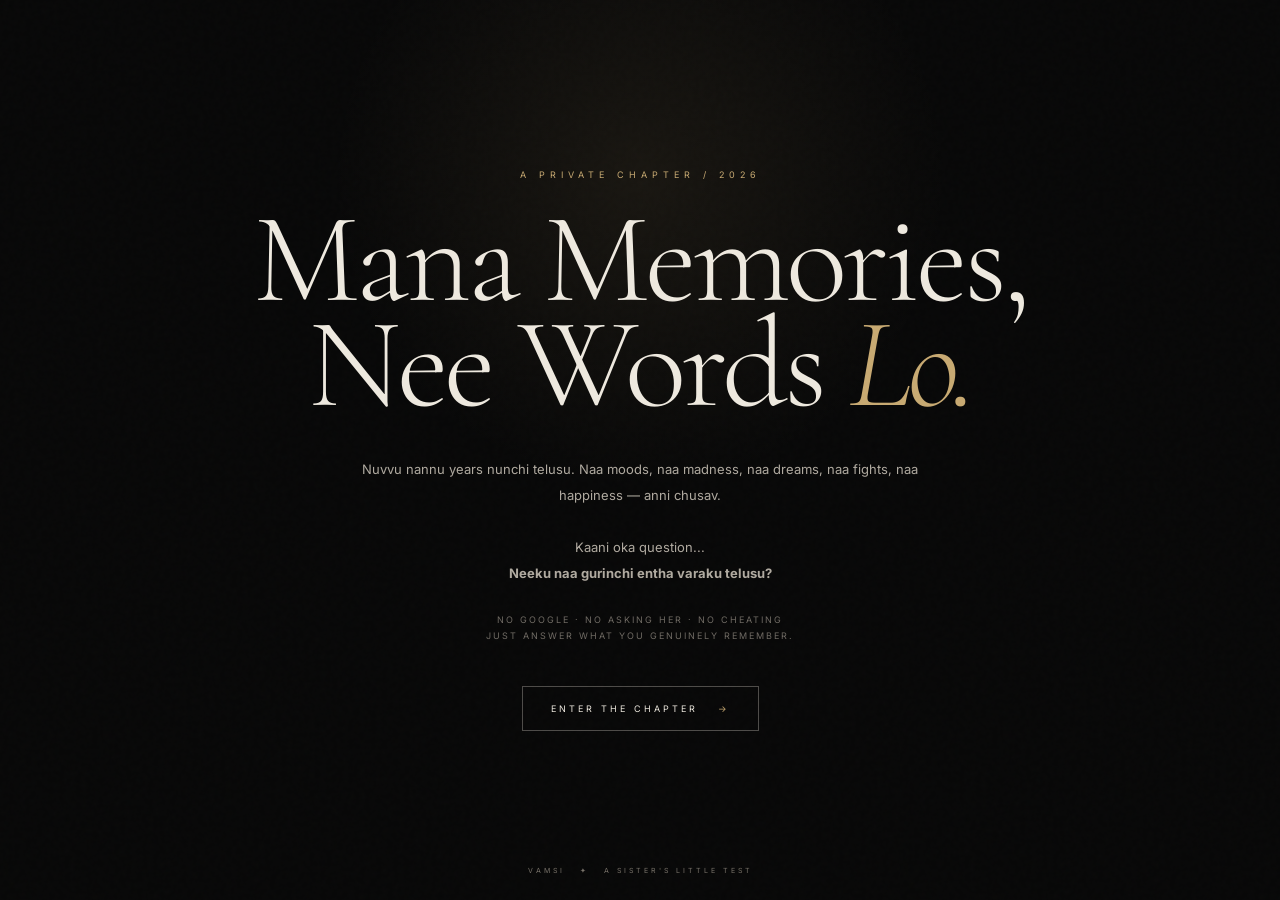
==== index.html @ 3186c995 "Add Memory Vault project" ====
<!DOCTYPE html>
<html lang="en">
<head>
<meta charset="UTF-8">
<meta name="viewport" content="width=device-width, initial-scale=1.0">
<meta name="theme-color" content="#080808">
<title>Mana Memories, Nee Words Lo — Vamsi</title>

<link rel="preconnect" href="https://fonts.googleapis.com">
<link rel="preconnect" href="https://fonts.gstatic.com" crossorigin>
<link href="https://fonts.googleapis.com/css2?family=Cormorant+Garamond:wght@300;400;500;600;700&family=Inter:wght@300;400;500;600&display=swap" rel="stylesheet">

<style>
:root{
    --black:#080808;
    --dark:#0d0d0d;
    --cream:#eee9df;
    --gold:#c8aa72;
    --gold-light:#dfc995;
    --muted:#8d8981;
    --border:rgba(238,233,223,.13);
}

*{box-sizing:border-box;margin:0;padding:0}

html{background:var(--black);scroll-behavior:smooth}

body{
    min-height:100vh;
    background:
        radial-gradient(circle at 50% 20%,rgba(200,170,114,.09),transparent 32%),
        var(--black);
    color:var(--cream);
    font-family:"Inter",Arial,sans-serif;
    overflow-x:hidden;
}

body::before{
    content:"";
    position:fixed;
    inset:0;
    pointer-events:none;
    z-index:999;
    opacity:.035;
    background-image:url("data:image/svg+xml,%3Csvg viewBox='0 0 180 180' xmlns='http://www.w3.org/2000/svg'%3E%3Cfilter id='n'%3E%3CfeTurbulence type='fractalNoise' baseFrequency='.9' numOctaves='3' stitchTiles='stitch'/%3E%3C/filter%3E%3Crect width='100%25' height='100%25' filter='url(%23n)' opacity='.5'/%3E%3C/svg%3E");
}

button,input,textarea{font:inherit}

button{
    border:0;
    outline:0;
    cursor:pointer;
    color:var(--cream);
    background:none;
}

.screen{
    min-height:100vh;
    display:flex;
    align-items:center;
    justify-content:center;
    padding:40px 22px;
}

.hidden{display:none!important}

/* INTRO */
#intro{
    position:relative;
    overflow:hidden;
}

.intro-content{
    position:relative;
    z-index:2;
    width:min(850px,100%);
    text-align:center;
    animation:appear 1.4s ease both;
}

.kicker{
    color:var(--gold);
    font-size:9px;
    letter-spacing:5px;
    margin-bottom:28px;
}

.intro-content h1{
    font-family:"Cormorant Garamond",Georgia,serif;
    font-weight:300;
    font-size:clamp(62px,10vw,130px);
    line-height:.82;
    letter-spacing:-4px;
}

.intro-content h1 em{
    color:var(--gold);
    font-style:italic;
}

.intro-copy{
    max-width:590px;
    margin:38px auto 0;
    color:#b0aaa0;
    font-size:13px;
    line-height:2;
}

.intro-note{
    margin-top:26px;
    color:#6f6a63;
    font-size:9px;
    letter-spacing:2px;
    line-height:1.8;
}

.primary-btn{
    margin-top:42px;
    padding:16px 28px;
    border:1px solid rgba(238,233,223,.3);
    font-size:9px;
    letter-spacing:3px;
    transition:.4s ease;
}

.primary-btn span{color:var(--gold);margin-left:14px}

.primary-btn:hover{
    background:var(--cream);
    color:var(--black);
    transform:translateY(-3px);
}

.intro-footer{
    position:absolute;
    z-index:2;
    bottom:25px;
    left:50%;
    transform:translateX(-50%);
    display:flex;
    gap:15px;
    white-space:nowrap;
    color:#777168;
    font-size:7px;
    letter-spacing:3px;
}

/* QUESTIONNAIRE */
#quiz{
    min-height:100svh;
    align-items:stretch;
    padding:0;
}

.quiz-shell{
    width:min(1050px,100%);
    min-height:100svh;
    margin:auto;
    display:flex;
    flex-direction:column;
    padding:28px clamp(20px,5vw,55px) 30px;
}

.quiz-top{
    display:flex;
    justify-content:space-between;
    align-items:center;
    gap:20px;
    border-bottom:1px solid var(--border);
    padding-bottom:18px;
}

.quiz-label{
    color:var(--gold);
    font-size:8px;
    letter-spacing:4px;
}

.quiz-count{
    color:#66615a;
    font-size:8px;
    letter-spacing:2px;
}

.progress-wrap{
    height:1px;
    margin-top:1px;
    background:rgba(238,233,223,.08);
}

.progress{
    height:100%;
    width:0;
    background:var(--gold);
    transition:width .45s ease;
}

.question-area{
    flex:1;
    display:flex;
    flex-direction:column;
    justify-content:center;
    padding:70px 0;
}

.section-tag{
    color:var(--gold);
    font-size:9px;
    letter-spacing:4px;
    margin-bottom:24px;
}

.question-number{
    color:#5d5952;
    font-family:"Cormorant Garamond",Georgia,serif;
    font-size:22px;
    margin-bottom:12px;
}

.question{
    max-width:900px;
    font-family:"Cormorant Garamond",Georgia,serif;
    font-size:clamp(42px,6.2vw,76px);
    font-weight:300;
    line-height:.94;
    letter-spacing:-2px;
}

.question .gold{color:var(--gold);font-style:italic}

.answer-box{
    width:100%;
    min-height:150px;
    margin-top:42px;
    padding:20px 0;
    resize:vertical;
    border:0;
    border-top:1px solid rgba(238,233,223,.18);
    border-bottom:1px solid rgba(238,233,223,.18);
    outline:0;
    background:transparent;
    color:var(--cream);
    font-size:15px;
    line-height:1.8;
    caret-color:var(--gold);
}

.answer-box::placeholder{color:#4f4b45}

.quiz-bottom{
    display:flex;
    justify-content:space-between;
    align-items:center;
    gap:20px;
    border-top:1px solid var(--border);
    padding-top:18px;
}

.bottom-note{
    color:#55514b;
    font-size:8px;
    letter-spacing:2px;
}

.nav-buttons{
    display:flex;
    gap:22px;
}

.nav-btn{
    padding:10px 0;
    border-bottom:1px solid rgba(238,233,223,.2);
    font-size:8px;
    letter-spacing:3px;
    transition:.3s;
}

.nav-btn:hover{
    color:var(--gold);
    border-color:var(--gold);
}

.nav-btn:disabled{
    opacity:.25;
    cursor:not-allowed;
}

.save-note{
    margin-top:12px;
    text-align:right;
    color:#44413c;
    font-size:7px;
    letter-spacing:1.5px;
}

/* FINAL */
#final{
    text-align:center;
}

.final-content{
    width:min(850px,100%);
    animation:appear 1.2s ease both;
}

.final-mark{
    width:72px;
    height:72px;
    margin:0 auto 32px;
    display:flex;
    align-items:center;
    justify-content:center;
    border:1px solid rgba(200,170,114,.4);
    border-radius:50%;
    color:var(--gold);
    font-size:25px;
}

.final-content h2{
    font-family:"Cormorant Garamond",Georgia,serif;
    font-size:clamp(52px,8vw,92px);
    font-weight:300;
    line-height:.9;
    letter-spacing:-3px;
}

.final-content h2 em{
    color:var(--gold);
    font-style:italic;
}

.final-copy{
    max-width:580px;
    margin:35px auto 0;
    color:#88837b;
    line-height:2;
    font-size:13px;
}

.final-actions{
    display:flex;
    justify-content:center;
    flex-wrap:wrap;
    gap:25px;
    margin-top:42px;
}

.secondary-btn{
    padding:15px 22px;
    border-bottom:1px solid rgba(238,233,223,.25);
    color:#aaa49a;
    font-size:8px;
    letter-spacing:3px;
}

.secondary-btn:hover{color:var(--gold);border-color:var(--gold)}

.seal{
    margin-top:38px;
    color:#45413b;
    font-size:7px;
    letter-spacing:3px;
}

@keyframes appear{
    from{opacity:0;transform:translateY(18px)}
    to{opacity:1;transform:translateY(0)}
}

.fade-out{animation:fadeOut .35s ease forwards}

.fade-in{animation:appear .45s ease both}

@keyframes fadeOut{
    to{opacity:0;transform:translateY(-8px)}
}

@media(max-width:700px){
    .screen{padding:25px 18px}

    .intro-content h1{
        font-size:clamp(58px,17vw,90px);
        letter-spacing:-2px;
    }

    .intro-copy{
        font-size:12px;
        line-height:1.9;
    }

    .intro-footer{
        font-size:6px;
        letter-spacing:2px;
        gap:9px;
    }

    .quiz-shell{
        padding:20px 18px 22px;
    }

    .question-area{
        padding:50px 0;
    }

    .question{
        font-size:clamp(38px,12vw,62px);
    }

    .answer-box{
        min-height:125px;
        font-size:14px;
    }

    .quiz-bottom{
        align-items:flex-end;
    }

    .bottom-note{display:none}

    .nav-buttons{
        width:100%;
        justify-content:space-between;
    }

    .final-content h2{
        font-size:clamp(50px,14vw,76px);
    }
}
</style>
</head>

<body>

<!-- INTRO -->
<section id="intro" class="screen">
    <div class="intro-content">
        <p class="kicker">A PRIVATE CHAPTER / 2026</p>

        <h1>
            Mana Memories,<br>
            Nee Words <em>Lo.</em>
        </h1>

        <p class="intro-copy">
            Nuvvu nannu years nunchi telusu.
            Naa moods, naa madness, naa dreams,
            naa fights, naa happiness — anni chusav.
            <br><br>
            Kaani oka question...
            <br>
            <strong>Neeku naa gurinchi entha varaku telusu?</strong>
        </p>

        <p class="intro-note">
            NO GOOGLE · NO ASKING HER · NO CHEATING<br>
            JUST ANSWER WHAT YOU GENUINELY REMEMBER.
        </p>

        <button class="primary-btn" id="startBtn">
            ENTER THE CHAPTER <span>→</span>
        </button>
    </div>

    <div class="intro-footer">
        <span>VAMSI</span>
        <span>✦</span>
        <span>A SISTER'S LITTLE TEST</span>
    </div>
</section>


<!-- QUESTIONS -->
<section id="quiz" class="screen hidden">
    <div class="quiz-shell">

        <div class="quiz-top">
            <div class="quiz-label">MANA MEMORIES, NEE WORDS LO</div>
            <div class="quiz-count" id="quizCount">01 / 52</div>
        </div>

        <div class="progress-wrap">
            <div class="progress" id="progress"></div>
        </div>

        <div class="question-area" id="questionArea">
            <div class="section-tag" id="sectionTag"></div>
            <div class="question-number" id="questionNumber"></div>
            <h2 class="question" id="questionText"></h2>

            <textarea
                id="answer"
                class="answer-box"
                placeholder="Nee answer ikkada rayi..."
                autocomplete="off"
                spellcheck="false"
            ></textarea>
        </div>

        <div class="quiz-bottom">
            <div class="bottom-note">YOUR ANSWERS ARE SAVED ON THIS DEVICE</div>

            <div class="nav-buttons">
                <button class="nav-btn" id="prevBtn">← PREVIOUS</button>
                <button class="nav-btn" id="nextBtn">NEXT →</button>
            </div>
        </div>

        <div class="save-note" id="saveNote">
            Nothing leaves this page while you're answering.
        </div>
    </div>
</section>


<!-- FINAL -->
<section id="final" class="screen hidden">
    <div class="final-content">

        <div class="final-mark">♢</div>

        <p class="kicker">ARCHIVE 13 / RESPONSE SEALED</p>

        <h2>
            The vault is<br>
            <em>sealed.</em>
        </h2>

        <p class="final-copy">
            You answered from what you remember.
            That's exactly what this was meant to capture.
            <br><br>
            Your answers have been sent to the private response vault.
            Srivalli can now receive them without you having to send a file manually. 👀
        </p>

        <div class="final-actions">
            <button class="primary-btn" id="downloadBtn">
                DOWNLOAD MY ANSWERS <span>↓</span>
            </button>

            <button class="secondary-btn" id="copyBtn">
                COPY MY ANSWERS
            </button>
        </div>

        <p class="seal">
            YOUR RESPONSES HAVE BEEN PRESERVED · ARCHIVE 13 COMES LATER.
        </p>
    </div>
</section>


<script>
const questions = [
    {
        section:"PART 01 / EASY START",
        q:"Naa full name enti?"
    },
    {
        section:"PART 01 / EASY START",
        q:"Nenu “no” cheppaleni oka thing enti? 😂"
    },
    {
        section:"PART 01 / EASY START",
        q:"Nenu ekkuvaga ye type of songs enjoy chesthanu?"
    },
    {
        section:"PART 01 / EASY START",
        q:"Naa perfect day ela untundi ani nuvvu anukuntunnav?"
    },
    {
        section:"PART 01 / EASY START",
        q:"Nannu instant-ga happy chese thing enti?"
    },
    {
        section:"PART 01 / EASY START",
        q:"Nenu ekkuva time waste chese pani enti? 😂"
    },
    {
        section:"PART 02 / YOU SHOULD KNOW THIS",
        q:"Naa biggest dream enti ani nuvvu anukuntunnav?"
    },
    {
        section:"PART 02 / YOU SHOULD KNOW THIS",
        q:"Life lo nenu deni gurinchi most serious-ga untanu?"
    },
    {
        section:"PART 02 / YOU SHOULD KNOW THIS",
        q:"Nenu ekkuvaga deni gurinchi worry or overthink chesthanu?"
    },
    {
        section:"PART 02 / YOU SHOULD KNOW THIS",
        q:"Nenu upset ayinappudu usually em chesthanu?"
    },
    {
        section:"PART 02 / YOU SHOULD KNOW THIS",
        q:"Nenu angry ayinappudu first nuvvu notice chese thing enti? 👀"
    },
    {
        section:"PART 02 / YOU SHOULD KNOW THIS",
        q:"Nenu ekkuvaga overthink chese topic enti?"
    },
    {
        section:"PART 02 / YOU SHOULD KNOW THIS",
        q:"“Naaku em problem ledu” ani cheppina, actually nannu hurt chese thing enti?"
    },
    {
        section:"PART 02 / YOU SHOULD KNOW THIS",
        q:"Naa gurinchi others easily understand cheyyaleni oka thing enti?"
    },
    {
        section:"PART 03 / BROTHER KNOWS SISTER",
        q:"Nenu secretly proud-ga feel ayye thing enti ani nuvvu anukuntunnav?"
    },
    {
        section:"PART 03 / BROTHER KNOWS SISTER",
        q:"Nenu life lo lose avvakudadhu ani ekkuvaga fear ayye thing enti?"
    },
    {
        section:"PART 03 / BROTHER KNOWS SISTER",
        q:"Nenu eppudu most happy-ga untanu ani nuvvu anukuntunnav?"
    },
    {
        section:"PART 04 / MANA MADNESS",
        q:"Naalo neeku most annoying thing enti? 😂 Honest-ga cheppu!"
    },
    {
        section:"PART 04 / MANA MADNESS",
        q:"Nenu ninnu ekkuvaga irritate chese pani enti?"
    },
    {
        section:"PART 04 / MANA MADNESS",
        q:"Nenu chese ye thing chusi neeku automatic-ga navvu vasthundi?"
    },
    {
        section:"PART 04 / MANA MADNESS",
        q:"Mana iddariki unna funniest memory enti? 😂"
    },
    {
        section:"PART 04 / MANA MADNESS",
        q:"Mana iddari madhya jarigina most ridiculous fight enti?"
    },
    {
        section:"PART 04 / MANA MADNESS",
        q:"Mana arguments lo usually evaru win avutharu? And please… DON'T LIE. 👀"
    },
    {
        section:"PART 04 / MANA MADNESS",
        q:"Nannu just 3 words lo describe cheyyali ante, aa 3 words enti?"
    },
    {
        section:"PART 05 / MANA MEMORIES",
        q:"Naatho unna nee favorite memory enti?"
    },
    {
        section:"PART 05 / MANA MEMORIES",
        q:"Naatho jarigina ye moment ni nuvvu life-long marchipovu?"
    },
    {
        section:"PART 05 / MANA MEMORIES",
        q:"Mana relationship lo eppatiki change avvakudadhu ani nuvvu anukune thing enti?"
    },
    {
        section:"PART 06 / FUTURE ME",
        q:"5 years tarvatha nannu ekkada imagine chesthunnav?"
    },
    {
        section:"PART 06 / FUTURE ME",
        q:"Future lo nenu elanti person avuthanu ani nuvvu anukuntunnav?"
    },
    {
        section:"PART 06 / FUTURE ME",
        q:"Naa future kosam nuvvu naaku oka advice ivvalante, adi enti?"
    },
    {
        section:"PART 07 / DEEP OBSERVATION",
        q:"Na gurinchi naaku kuda teliyani oka thing nuvvu notice chesav anukunte, adi enti?"
    },
    {
        section:"PART 07 / DEEP OBSERVATION",
        q:"Naa nundi nuvvu nerchukunna oka thing enti?"
    },
    {
        section:"PART 07 / DEEP OBSERVATION",
        q:"Nenu realize avvakunda neeku nerpinchina oka lesson enti?"
    },
    {
        section:"PART 07 / DEEP OBSERVATION",
        q:"Naatho oka day ni malli relive cheyyagaligithe, ye day choose chesthav? Why?"
    },
    {
        section:"PART 07 / DEEP OBSERVATION",
        q:"20 years tarvatha manam malli kalisinappudu, mana relationship lo em change avvakudadhu ani nuvvu hope chesthav?"
    },
    {
        section:"PART 08 / NO FILTER",
        q:"Nuvvu normally naatho cheppavu… but ippudu cheppali ante, naaku em chepthav?"
    },
    {
        section:"PART 08 / NO FILTER",
        q:"Nenu nee life lo exactly what place occupy chesthunnanu ani nuvvu feel avuthunnav?"
    },
    {
        section:"PART 08 / NO FILTER",
        q:"Naa gurinchi nuvvu secretly admire chese quality enti?"
    },
    {
        section:"FINAL / ONE SENTENCE",
        q:"Nuvvu vere vallaki nannu introduce cheyyali ante… “Srivalli is the kind of person who ______.” Complete the sentence. ❤️"
    },
    {
        section:"SECRET FINAL / NO FILTER",
        q:"Annaya… ippudu jokes pakkana pedithe. Naa kosam nee heart lo unna oka thing cheppu… adi nenu eppudu marchipokudadhu ani nuvvu anukuntunnav. ❤️"
    }
];

let current = 0;
let answers = JSON.parse(localStorage.getItem("vamsiBrotherTestAnswers") || "{}");

// AFTER DEPLOYING THE GOOGLE APPS SCRIPT, PASTE ITS WEB APP URL HERE.
const GOOGLE_SCRIPT_URL = "https://script.google.com/macros/s/AKfycbwMJqdkyfuyqty04xSD5xMP5z7EyM2ZkUikSGZuGMFqM7Io_5mkjeHDbPZ5QOgxB7MkFA/exec";

let submissionComplete = false;

const intro = document.getElementById("intro");
const quiz = document.getElementById("quiz");
const final = document.getElementById("final");

const startBtn = document.getElementById("startBtn");
const questionArea = document.getElementById("questionArea");
const sectionTag = document.getElementById("sectionTag");
const questionNumber = document.getElementById("questionNumber");
const questionText = document.getElementById("questionText");
const answer = document.getElementById("answer");
const quizCount = document.getElementById("quizCount");
const progress = document.getElementById("progress");
const prevBtn = document.getElementById("prevBtn");
const nextBtn = document.getElementById("nextBtn");
const saveNote = document.getElementById("saveNote");

function saveCurrentAnswer(){
    answers[current] = answer.value;
    localStorage.setItem("vamsiBrotherTestAnswers", JSON.stringify(answers));
}

function renderQuestion(animate=true){
    const item = questions[current];

    if(animate){
        questionArea.classList.remove("fade-in");
        void questionArea.offsetWidth;
        questionArea.classList.add("fade-in");
    }

    sectionTag.textContent = item.section;
    questionNumber.textContent = String(current + 1).padStart(2,"0");
    questionText.textContent = item.q;
    answer.value = answers[current] || "";

    quizCount.textContent =
        String(current + 1).padStart(2,"0") +
        " / " +
        String(questions.length).padStart(2,"0");

    progress.style.width =
        ((current + 1) / questions.length * 100) + "%";

    prevBtn.disabled = current === 0;

    if(current === questions.length - 1){
        nextBtn.textContent = "SEAL ANSWERS →";
    }else{
        nextBtn.textContent = "NEXT →";
    }

    answer.focus();
}

function openQuiz(){
    intro.classList.add("hidden");
    quiz.classList.remove("hidden");
    renderQuestion(false);
}

async function finishQuiz(){
    saveCurrentAnswer();

    if(GOOGLE_SCRIPT_URL.includes("PASTE_YOUR_")){
        alert("The questionnaire is not connected to the response system yet. Please ask Srivalli to add the Google Apps Script URL.");
        return;
    }

    nextBtn.disabled = true;
    prevBtn.disabled = true;
    nextBtn.textContent = "SENDING…";

    try{
        const payload = new URLSearchParams();
        payload.append("name", "Vamsi");
        payload.append("answers", JSON.stringify(answers));
        payload.append("completedAt", new Date().toISOString());

        // no-cors is intentional: the form only needs to send the answers.
        // Google Apps Script stores them in the owner's Google Sheet.
        await fetch(GOOGLE_SCRIPT_URL, {
            method: "POST",
            mode: "no-cors",
            headers: {
                "Content-Type": "application/x-www-form-urlencoded;charset=UTF-8"
            },
            body: payload.toString()
        });

        submissionComplete = true;
        localStorage.setItem("vamsiBrotherTestSubmitted", "true");

        quiz.classList.add("hidden");
        final.classList.remove("hidden");
        window.scrollTo(0,0);

    }catch(error){
        console.error(error);
        alert("The answers could not be sent. Please check your internet connection and try again.");
        nextBtn.disabled = false;
        prevBtn.disabled = false;
        nextBtn.textContent = "SEAL ANSWERS →";
    }
}

startBtn.addEventListener("click", openQuiz);

answer.addEventListener("input", ()=>{
    answers[current] = answer.value;
    localStorage.setItem("vamsiBrotherTestAnswers", JSON.stringify(answers));

    const wordCount = answer.value.trim()
        ? answer.value.trim().split(/\s+/).length
        : 0;

    saveNote.textContent =
        wordCount
        ? `SAVED · ${wordCount} WORD${wordCount === 1 ? "" : "S"}`
        : "YOUR ANSWER WILL BE SAVED ON THIS DEVICE";
});

prevBtn.addEventListener("click", ()=>{
    saveCurrentAnswer();

    if(current > 0){
        current--;
        renderQuestion();
    }
});

nextBtn.addEventListener("click", ()=>{
    saveCurrentAnswer();

    if(current < questions.length - 1){
        current++;
        renderQuestion();
    }else{
        finishQuiz();
    }
});

document.addEventListener("keydown",(event)=>{
    if(quiz.classList.contains("hidden")) return;

    if(event.ctrlKey || event.metaKey || event.altKey) return;

    if(event.key === "ArrowLeft"){
        prevBtn.click();
    }

    if(event.key === "ArrowRight"){
        nextBtn.click();
    }
});

function buildResponseText(){
    const now = new Date();

    let text = "";
    text += "MANA MEMORIES, NEE WORDS LO — VAMSI\n";
    text += "========================================\n";
    text += "A private response for Srivalli\n";
    text += "Completed: " + now.toLocaleString() + "\n";
    text += "========================================\n\n";

    questions.forEach((item,index)=>{
        text += `${String(index+1).padStart(2,"0")}. ${item.section}\n`;
        text += `Q: ${item.q}\n`;
        text += `A: ${answers[index] || "[No answer]"}\n\n`;
        text += "----------------------------------------\n\n";
    });

    text += "END OF RESPONSE\n";
    text += "THE VAULT IS SEALED.\n";

    return text;
}

document.getElementById("downloadBtn").addEventListener("click",()=>{
    const blob = new Blob([buildResponseText()],{type:"text/plain;charset=utf-8"});
    const url = URL.createObjectURL(blob);

    const a = document.createElement("a");
    a.href = url;
    a.download = "Vamsi-Brother-Test-Answers.txt";
    document.body.appendChild(a);
    a.click();
    a.remove();

    URL.revokeObjectURL(url);
});

document.getElementById("copyBtn").addEventListener("click",async()=>{
    try{
        await navigator.clipboard.writeText(buildResponseText());
        document.getElementById("copyBtn").textContent = "COPIED ✓";

        setTimeout(()=>{
            document.getElementById("copyBtn").textContent = "COPY MY ANSWERS";
        },1800);
    }catch(error){
        alert("Copy was blocked by the browser. Use DOWNLOAD MY ANSWERS instead.");
    }
});
</script>

</body>
</html>
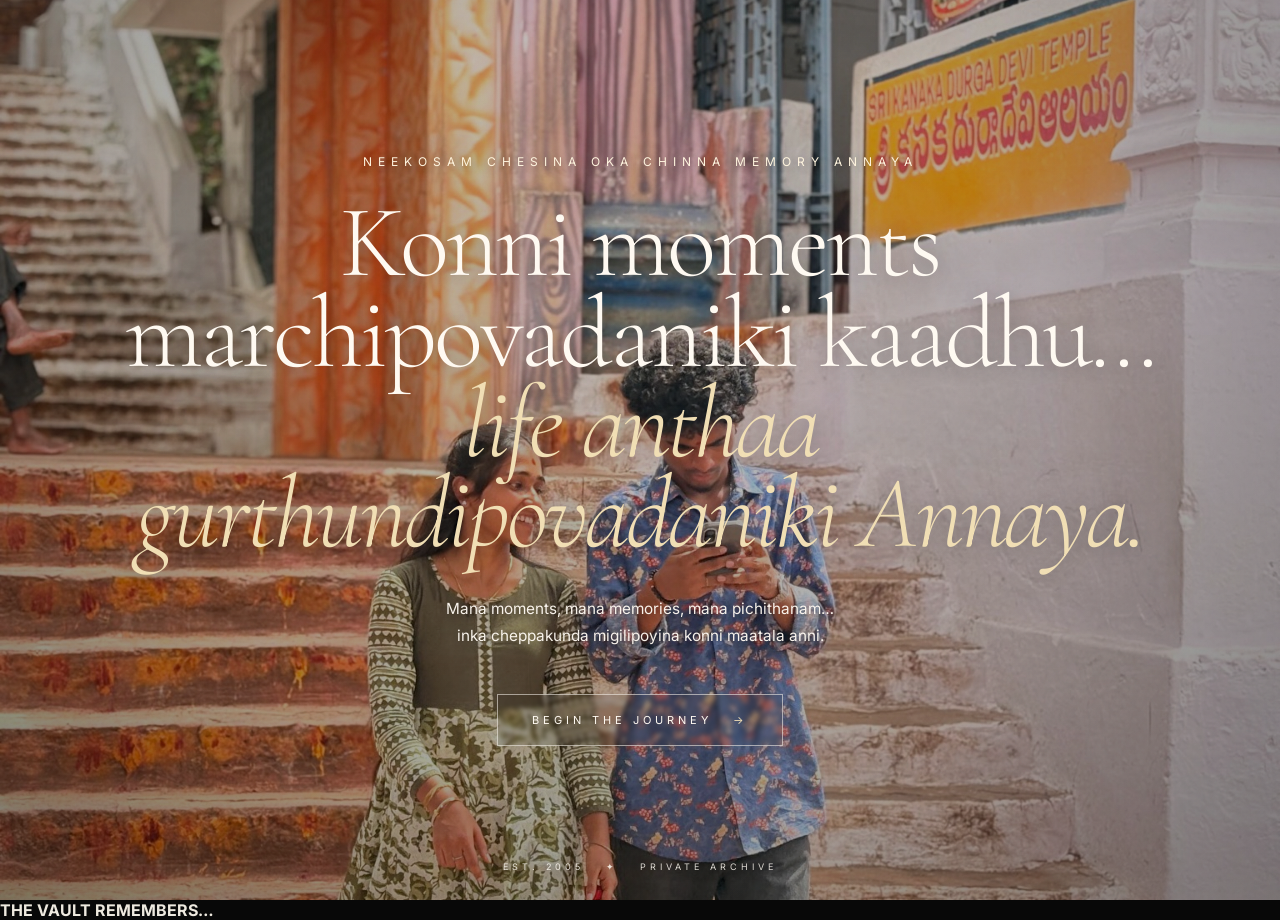
==== commit fbed7382: "Final Memory Vault updates" ====
--- a/index.html
+++ b/index.html
@@ -1,933 +1,3006 @@
 <!DOCTYPE html>
 <html lang="en">
+
 <head>
-<meta charset="UTF-8">
-<meta name="viewport" content="width=device-width, initial-scale=1.0">
-<meta name="theme-color" content="#080808">
-<title>Mana Memories, Nee Words Lo — Vamsi</title>
-
-<link rel="preconnect" href="https://fonts.googleapis.com">
-<link rel="preconnect" href="https://fonts.gstatic.com" crossorigin>
-<link href="https://fonts.googleapis.com/css2?family=Cormorant+Garamond:wght@300;400;500;600;700&family=Inter:wght@300;400;500;600&display=swap" rel="stylesheet">
-
-<style>
-:root{
-    --black:#080808;
-    --dark:#0d0d0d;
-    --cream:#eee9df;
-    --gold:#c8aa72;
-    --gold-light:#dfc995;
-    --muted:#8d8981;
-    --border:rgba(238,233,223,.13);
-}
-
-*{box-sizing:border-box;margin:0;padding:0}
-
-html{background:var(--black);scroll-behavior:smooth}
-
-body{
-    min-height:100vh;
-    background:
-        radial-gradient(circle at 50% 20%,rgba(200,170,114,.09),transparent 32%),
-        var(--black);
-    color:var(--cream);
-    font-family:"Inter",Arial,sans-serif;
-    overflow-x:hidden;
-}
-
-body::before{
-    content:"";
-    position:fixed;
-    inset:0;
-    pointer-events:none;
-    z-index:999;
-    opacity:.035;
-    background-image:url("data:image/svg+xml,%3Csvg viewBox='0 0 180 180' xmlns='http://www.w3.org/2000/svg'%3E%3Cfilter id='n'%3E%3CfeTurbulence type='fractalNoise' baseFrequency='.9' numOctaves='3' stitchTiles='stitch'/%3E%3C/filter%3E%3Crect width='100%25' height='100%25' filter='url(%23n)' opacity='.5'/%3E%3C/svg%3E");
-}
-
-button,input,textarea{font:inherit}
-
-button{
-    border:0;
-    outline:0;
-    cursor:pointer;
-    color:var(--cream);
-    background:none;
-}
-
-.screen{
-    min-height:100vh;
-    display:flex;
-    align-items:center;
-    justify-content:center;
-    padding:40px 22px;
-}
-
-.hidden{display:none!important}
-
-/* INTRO */
-#intro{
-    position:relative;
-    overflow:hidden;
-}
-
-.intro-content{
-    position:relative;
-    z-index:2;
-    width:min(850px,100%);
-    text-align:center;
-    animation:appear 1.4s ease both;
-}
-
-.kicker{
-    color:var(--gold);
-    font-size:9px;
-    letter-spacing:5px;
-    margin-bottom:28px;
-}
-
-.intro-content h1{
-    font-family:"Cormorant Garamond",Georgia,serif;
-    font-weight:300;
-    font-size:clamp(62px,10vw,130px);
-    line-height:.82;
-    letter-spacing:-4px;
-}
-
-.intro-content h1 em{
-    color:var(--gold);
-    font-style:italic;
-}
-
-.intro-copy{
-    max-width:590px;
-    margin:38px auto 0;
-    color:#b0aaa0;
-    font-size:13px;
-    line-height:2;
-}
-
-.intro-note{
-    margin-top:26px;
-    color:#6f6a63;
-    font-size:9px;
-    letter-spacing:2px;
-    line-height:1.8;
-}
-
-.primary-btn{
-    margin-top:42px;
-    padding:16px 28px;
-    border:1px solid rgba(238,233,223,.3);
-    font-size:9px;
-    letter-spacing:3px;
-    transition:.4s ease;
-}
-
-.primary-btn span{color:var(--gold);margin-left:14px}
-
-.primary-btn:hover{
-    background:var(--cream);
-    color:var(--black);
-    transform:translateY(-3px);
-}
-
-.intro-footer{
-    position:absolute;
-    z-index:2;
-    bottom:25px;
-    left:50%;
-    transform:translateX(-50%);
-    display:flex;
-    gap:15px;
-    white-space:nowrap;
-    color:#777168;
-    font-size:7px;
-    letter-spacing:3px;
-}
-
-/* QUESTIONNAIRE */
-#quiz{
-    min-height:100svh;
-    align-items:stretch;
-    padding:0;
-}
-
-.quiz-shell{
-    width:min(1050px,100%);
-    min-height:100svh;
-    margin:auto;
-    display:flex;
-    flex-direction:column;
-    padding:28px clamp(20px,5vw,55px) 30px;
-}
-
-.quiz-top{
-    display:flex;
-    justify-content:space-between;
-    align-items:center;
-    gap:20px;
-    border-bottom:1px solid var(--border);
-    padding-bottom:18px;
-}
-
-.quiz-label{
-    color:var(--gold);
-    font-size:8px;
-    letter-spacing:4px;
-}
-
-.quiz-count{
-    color:#66615a;
-    font-size:8px;
-    letter-spacing:2px;
-}
-
-.progress-wrap{
-    height:1px;
-    margin-top:1px;
-    background:rgba(238,233,223,.08);
-}
-
-.progress{
-    height:100%;
-    width:0;
-    background:var(--gold);
-    transition:width .45s ease;
-}
-
-.question-area{
-    flex:1;
-    display:flex;
-    flex-direction:column;
-    justify-content:center;
-    padding:70px 0;
-}
-
-.section-tag{
-    color:var(--gold);
-    font-size:9px;
-    letter-spacing:4px;
-    margin-bottom:24px;
-}
-
-.question-number{
-    color:#5d5952;
-    font-family:"Cormorant Garamond",Georgia,serif;
-    font-size:22px;
-    margin-bottom:12px;
-}
-
-.question{
-    max-width:900px;
-    font-family:"Cormorant Garamond",Georgia,serif;
-    font-size:clamp(42px,6.2vw,76px);
-    font-weight:300;
-    line-height:.94;
-    letter-spacing:-2px;
-}
-
-.question .gold{color:var(--gold);font-style:italic}
-
-.answer-box{
-    width:100%;
-    min-height:150px;
-    margin-top:42px;
-    padding:20px 0;
-    resize:vertical;
-    border:0;
-    border-top:1px solid rgba(238,233,223,.18);
-    border-bottom:1px solid rgba(238,233,223,.18);
-    outline:0;
-    background:transparent;
-    color:var(--cream);
-    font-size:15px;
-    line-height:1.8;
-    caret-color:var(--gold);
-}
-
-.answer-box::placeholder{color:#4f4b45}
-
-.quiz-bottom{
-    display:flex;
-    justify-content:space-between;
-    align-items:center;
-    gap:20px;
-    border-top:1px solid var(--border);
-    padding-top:18px;
-}
-
-.bottom-note{
-    color:#55514b;
-    font-size:8px;
-    letter-spacing:2px;
-}
-
-.nav-buttons{
-    display:flex;
-    gap:22px;
-}
-
-.nav-btn{
-    padding:10px 0;
-    border-bottom:1px solid rgba(238,233,223,.2);
-    font-size:8px;
-    letter-spacing:3px;
-    transition:.3s;
-}
-
-.nav-btn:hover{
-    color:var(--gold);
-    border-color:var(--gold);
-}
-
-.nav-btn:disabled{
-    opacity:.25;
-    cursor:not-allowed;
-}
-
-.save-note{
-    margin-top:12px;
-    text-align:right;
-    color:#44413c;
-    font-size:7px;
-    letter-spacing:1.5px;
-}
-
-/* FINAL */
-#final{
-    text-align:center;
-}
-
-.final-content{
-    width:min(850px,100%);
-    animation:appear 1.2s ease both;
-}
-
-.final-mark{
-    width:72px;
-    height:72px;
-    margin:0 auto 32px;
-    display:flex;
-    align-items:center;
-    justify-content:center;
-    border:1px solid rgba(200,170,114,.4);
-    border-radius:50%;
-    color:var(--gold);
-    font-size:25px;
-}
-
-.final-content h2{
-    font-family:"Cormorant Garamond",Georgia,serif;
-    font-size:clamp(52px,8vw,92px);
-    font-weight:300;
-    line-height:.9;
-    letter-spacing:-3px;
-}
-
-.final-content h2 em{
-    color:var(--gold);
-    font-style:italic;
-}
-
-.final-copy{
-    max-width:580px;
-    margin:35px auto 0;
-    color:#88837b;
-    line-height:2;
-    font-size:13px;
-}
-
-.final-actions{
-    display:flex;
-    justify-content:center;
-    flex-wrap:wrap;
-    gap:25px;
-    margin-top:42px;
-}
-
-.secondary-btn{
-    padding:15px 22px;
-    border-bottom:1px solid rgba(238,233,223,.25);
-    color:#aaa49a;
-    font-size:8px;
-    letter-spacing:3px;
-}
-
-.secondary-btn:hover{color:var(--gold);border-color:var(--gold)}
-
-.seal{
-    margin-top:38px;
-    color:#45413b;
-    font-size:7px;
-    letter-spacing:3px;
-}
-
-@keyframes appear{
-    from{opacity:0;transform:translateY(18px)}
-    to{opacity:1;transform:translateY(0)}
-}
-
-.fade-out{animation:fadeOut .35s ease forwards}
-
-.fade-in{animation:appear .45s ease both}
-
-@keyframes fadeOut{
-    to{opacity:0;transform:translateY(-8px)}
-}
-
-@media(max-width:700px){
-    .screen{padding:25px 18px}
-
-    .intro-content h1{
-        font-size:clamp(58px,17vw,90px);
-        letter-spacing:-2px;
-    }
-
-    .intro-copy{
-        font-size:12px;
-        line-height:1.9;
-    }
-
-    .intro-footer{
-        font-size:6px;
-        letter-spacing:2px;
-        gap:9px;
-    }
-
-    .quiz-shell{
-        padding:20px 18px 22px;
-    }
-
-    .question-area{
-        padding:50px 0;
-    }
-
-    .question{
-        font-size:clamp(38px,12vw,62px);
-    }
-
-    .answer-box{
-        min-height:125px;
-        font-size:14px;
-    }
-
-    .quiz-bottom{
-        align-items:flex-end;
-    }
-
-    .bottom-note{display:none}
-
-    .nav-buttons{
-        width:100%;
-        justify-content:space-between;
-    }
-
-    .final-content h2{
-        font-size:clamp(50px,14vw,76px);
-    }
-}
-</style>
+    <meta charset="UTF-8">
+    <meta name="viewport" content="width=device-width, initial-scale=1.0">
+
+    <title>Mana Memories, Nee Words Lo — Vamsi</title>
+
+    <link rel="stylesheet" href="styles.css">
+
+    <link rel="preconnect" href="https://fonts.googleapis.com">
+    <link rel="preconnect" href="https://fonts.gstatic.com" crossorigin>
+
+    <link
+        href="https://fonts.googleapis.com/css2?family=Cormorant+Garamond:wght@300;400;500;600;700&family=Inter:wght@300;400;500;600&display=swap"
+        rel="stylesheet">
+
+
+
 </head>
 
 <body>
 
-<!-- INTRO -->
-<section id="intro" class="screen">
-    <div class="intro-content">
-        <p class="kicker">A PRIVATE CHAPTER / 2026</p>
-
-        <h1>
-            Mana Memories,<br>
-            Nee Words <em>Lo.</em>
-        </h1>
-
-        <p class="intro-copy">
-            Nuvvu nannu years nunchi telusu.
-            Naa moods, naa madness, naa dreams,
-            naa fights, naa happiness — anni chusav.
-            <br><br>
-            Kaani oka question...
-            <br>
-            <strong>Neeku naa gurinchi entha varaku telusu?</strong>
-        </p>
-
-        <p class="intro-note">
-            NO GOOGLE · NO ASKING HER · NO CHEATING<br>
-            JUST ANSWER WHAT YOU GENUINELY REMEMBER.
-        </p>
-
-        <button class="primary-btn" id="startBtn">
-            ENTER THE CHAPTER <span>→</span>
+    <div class="grain"></div>
+
+
+    <!-- =================================================
+     OPENING
+================================================= -->
+
+    <section id="opening" class="screen">
+
+        <div class="opening-content">
+
+            <p class="small-text">
+                NEEKOSAM CHESINA OKA CHINNA MEMORY ANNAYA
+            </p>
+
+            <h1>
+                Konni moments<br>
+                marchipovadaniki kaadhu…<br>
+                <span>life anthaa gurthundipovadaniki Annaya.</span>
+            </h1>
+
+            <p class="subtitle">
+                Mana moments, mana memories, mana pichithanam…<br>
+                inka cheppakunda migilipoyina konni maatala anni.
+            </p>
+
+            <button id="beginBtn">
+                BEGIN THE JOURNEY <span>→</span>
+            </button>
+
+        </div>
+
+        <div class="bottom-info">
+            <span>EST. 2005</span>
+            <span>✦</span>
+            <span>PRIVATE ARCHIVE</span>
+        </div>
+
+    </section>
+
+
+    <!-- =================================================
+     PASSWORD
+================================================= -->
+
+    <section id="vault" class="screen hidden">
+
+        <div class="vault-box">
+
+            <p class="vault-label">
+                PRIVATE ARCHIVE
+            </p>
+
+            <div class="lock">
+                ♢
+            </div>
+
+            <h2>
+                THE MEMORY VAULT
+            </h2>
+
+            <p class="for-text">
+                Ee memories anni ni kosame
+            </p>
+
+            <h3>
+                VAMSI
+            </h3>
+
+            <p class="instruction">
+                Enter the password…<br>
+                appude ee memories unlock avuthayi.
+            </p>
+
+            <div class="password-container">
+
+                <input type="password" id="password" placeholder="••••••••">
+
+                <button id="unlockBtn">
+                    UNLOCK
+                </button>
+
+            </div>
+
+            <p id="error"></p>
+
+            <div class="vault-footer">
+                <span>CLASSIFIED</span>
+                <span>•</span>
+                <span>2026</span>
+            </div>
+
+        </div>
+
+    </section>
+
+
+    <!-- =================================================
+     WELCOME
+================================================= -->
+
+    <section id="welcome" class="screen hidden">
+
+        <div class="welcome-content">
+
+            <p class="small-text">
+                ACCESS GRANTED
+            </p>
+
+            <div class="line"></div>
+
+            <h1>
+                Welcome to<br>
+                <span>your story.</span>
+            </h1>
+
+            <p>
+                Prathi photo venaka oka moment untundi.<br>
+                Prathi moment venaka oka story untundi.<br>
+                Ee story maatram…nidhi.
+            </p>
+
+            <button id="enterArchive">
+                ENTER THE ARCHIVE <span>→</span>
+            </button>
+
+        </div>
+
+    </section>
+
+
+    <!-- =================================================
+     ARCHIVE
+================================================= -->
+
+    <main id="archive" class="hidden">
+
+        <header class="archive-header">
+
+            <div>
+
+                <p class="archive-label">
+                    PRIVATE ARCHIVE / 2026
+                </p>
+
+                <h1>
+                    Vamsi<span>.</span>
+                </h1>
+
+            </div>
+
+            <div class="archive-number">
+                21
+                <small>years</small>
+            </div>
+
+        </header>
+
+
+        <section class="archive-intro">
+
+            <p class="small-text">
+                THE ARCHIVE
+            </p>
+
+            <h2>
+                A few pieces<br>
+                of <em>your story...</em>
+            </h2>
+
+            <p>
+                chaala ekkuva memories, adho ala.
+            </p>
+
+        </section>
+
+
+        <!-- =================================================
+     CARDS
+================================================= -->
+
+        <section class="archive-grid">
+
+
+            <!-- 01 STORY -->
+
+            <article class="archive-card large-card">
+                <div class="archive-card">
+                    <div class="card-number">01</div>
+
+                    <div class="card-content">
+                        <span>TIMELINE</span>
+
+                        <h3>OurStory</h3>
+
+                        <p>
+                            Almost four years of memories,<br>
+                            konchem chaos, endless conversations,<br>
+                            inka madhyalo jarigina anno vishyalu.
+                        </p>
+
+                        <button class="open-card" onclick="openSection('storySection')">
+                            OPEN STORY →
+                        </button>
+                    </div>
+                </div>
+
+            </article>
+
+
+            <!-- 02 Nee World — Nee lens nunchi -->
+
+            <article class="archive-card photo-card">
+
+                <div class="photo-background">
+
+                    <img src="images/a8.jpeg" alt="Vamsi photography">
+
+                </div>
+
+                <div class="photo-overlay"></div>
+
+                <div class="card-number">
+                    02
+                </div>
+
+                <div class="card-content">
+
+                    <span>Nee World — Nee lens nunchi</span>
+
+                    <h3>
+                        Nee lens nunchi
+                    </h3>
+
+                    <p>
+                        Andaru chuse world okkate…<br>
+                        kaani nuvvu chuse way is different Annaya.
+                    </p>
+
+                    <button class="open-card" onclick="openSection('photos')">
+                        Nee Frames Chooddhaama →
+                    </button>
+
+                </div>
+
+            </article>
+
+
+            <!-- 03 -->
+
+            <article class="archive-card">
+
+                <div class="card-number">
+                    03
+                </div>
+
+                <div class="card-content">
+
+                    <span>21 YEARS OF YOU</span>
+
+                    <h3>
+                        21 Things That Make You… You
+                    </h3>
+
+                    <p>
+                        21 chinna chinna things…<br>
+                        avi kalisi nuvvu ane person ni create chestayi.
+                    </p>
+
+                    <button class="open-card" onclick="openSection('things')">
+                        DISCOVER →
+                    </button>
+
+                </div>
+
+            </article>
+
+
+            <!-- 04 VIDEO -->
+
+            <article class="archive-card video-card">
+
+                <div class="snap-card-background">
+
+                    <img src="images/s34.jpeg" alt="Memories in Motion">
+
+                </div>
+                < div class="video-overlay">
+                    </div>
+
+                    <div class="card-number">
+                        04
+                    </div>
+
+                    <div class="card-content">
+
+                        <span>MEMORIES IN MOTION</span>
+
+                        <h3>
+                            Mana snaps
+                        </h3>
+
+                        <p>
+                            Konni memories photo lo kanna…<br>
+                            kadilthe inka bhaguntay Annaya.
+                        </p>
+
+                        <button class="open-card" onclick="openSection('video')">
+                            WATCH →
+                        </button>
+
+                    </div>
+
+            </article>
+
+            <!-- 05 MESSAGE -->
+
+            <article class="archive-card message-card">
+
+                <div class="card-number">
+                    05
+                </div>
+
+                <div class="card-content">
+
+                    <span>NAA NUNCHI…</span>
+
+                    <h3>
+                        A Message
+                    </h3>
+
+                    <p>
+                        Konni maatlu… direct ga cheppaleni vi.
+                    </p>
+
+
+                    <!-- MESSAGE 01 -->
+
+                    <div class="voice-message">
+
+                        <small>
+                            MESSAGE 01
+                        </small>
+
+                        <button class="voice-play" data-audio="message1">
+                            ▶ PLAY MESSAGE
+                        </button>
+
+                        <audio id="message1">
+                            <source src="audio/message1.ogg" type="audio/ogg">
+                        </audio>
+
+                    </div>
+
+
+                    <!-- MESSAGE 02 -->
+
+                    <div class="voice-message">
+
+                        <small>
+                            MESSAGE 02
+                        </small>
+
+                        <button class="voice-play" data-audio="message2">
+                            ▶ PLAY MESSAGE
+                        </button>
+
+                        <audio id="message2">
+                            <source src="audio/message2.ogg" type="audio/ogg">
+                        </audio>
+
+                    </div>
+
+                </div>
+
+            </article>
+
+
+            <!-- 06 MULTIVERSE -->
+
+            <article class="archive-card large-card multiverse-card">
+
+                <div class="card-number">
+                    06
+                </div>
+
+                <div class="card-content">
+
+                    <span>Oka Vela… WHAT IF?</span>
+
+                    <h3>
+                        The Multiverse
+                    </h3>
+
+                    <p>
+                        Worlds veraina…<br>
+                        lives veraina…<br>
+                        Nuvvu nuvve.
+                    </p>
+
+                    <button class="open-card" onclick="openSection('multiverse')">
+                        ENTER →
+                    </button>
+
+                </div>
+
+            </article>
+
+
+            <!-- 07 FUTURE -->
+
+            <article class="archive-card future-card">
+
+                <div class="card-number">
+                    07
+                </div>
+
+                <div class="card-content">
+
+                    <span>
+                        CLASSIFIED / 2036
+                    </span>
+
+                    <h3>
+                        10 Years Tarvatha Maybe…
+                    </h3>
+
+                    <p>
+                        Oka camera tho start ayina dream…<br>
+                        10 years lo ekkadiki teesukeltundo choodali.
+                    </p>
+
+                    <button class="open-card" onclick="openSection('future')">
+                        Open Chaos →
+                    </button>
+
+                </div>
+
+            </article>
+
+
+            <!-- 08 INKA LOCKED 🔒 -->
+
+            <article class="archive-card locked-card">
+
+                <div class="lock-symbol">
+                    🔒
+                </div>
+
+                <div class="card-number">
+                    08
+                </div>
+
+                <div class="card-content">
+
+                    <span>
+                        DO NOT OPEN
+                    </span>
+
+                    <h3>
+                        2027
+                    </h3>
+
+                    <p>
+                        Next time malli ra…
+                    </p>
+
+                    <button disabled>
+                        INKA LOCKED 🔒
+                    </button>
+
+                </div>
+
+            </article>
+
+            <!-- 09 CHAOS -->
+            <article class="archive-card emotional-card">
+                <div class="card-number">09</div>
+                <div class="card-content">
+                    <span>THE CHAOS ARCHIVE</span>
+                    <h3>Mana Pichi Panulu</h3>
+                    <p>Mana jokes, mana fights, mana nonsense…<br>
+                        bayata vallaki artham kaani,<br>
+                        manaki maatram moments.</p>
+                    <button class="open-card" onclick="openSection('chaos')">Open Chaos →</button>
+                </div>
+            </article>
+
+            <!-- 10 OPEN WHEN -->
+            <article class="archive-card emotional-card">
+                <div class="card-number">10</div>
+                <div class="card-content">
+                    <span>PRIVATE LETTERS</span>
+                    <h3>Eppudu Open Cheyyalante…</h3>
+                    <p>Konni rojulu happy ga untayi…<br>
+                        konni rojulu konchem tough ga untayi.<br>
+                        Aa days kosam konni maatlu.</p>
+                    <button class="open-card" onclick="openSection('openWhen')">OPEN ENVELOPE →</button>
+                </div>
+            </article>
+
+            <!-- 11 UNSAID -->
+            <article class="archive-card emotional-card">
+                <div class="card-number">11</div>
+                <div class="card-content">
+                    <span>THINGS I NEVER SAY</span>
+                    <h3>Unsaid Things</h3>
+                    <p>Konni feelings face-to-face cheppadam kanna…<br>
+                        paper meeda raayadam different ga anipisthundi Annaya.</p>
+                    <button class="open-card" onclick="openSection('unsaid')">Idi Chaduvu →</button>
+                </div>
+            </article>
+
+            <!-- 12 FINAL LETTER -->
+            <article class="archive-card emotional-card final-card">
+                <div class="card-number">12</div>
+                <div class="card-content">
+                    <span>BEFORE YOU LEAVE…</span>
+                    <h3>Letter</h3>
+                    <p>Last ga okkate gurthupettuko…<br>
+                        mana memories ekkada unna,<br>
+                        mana relation ki oka different idhi untundi Annaya.</p>
+                    <button class="open-card" onclick="openSection('finalLetter')">Open Cheyyi →</button>
+                </div>
+            </article>
+            <!-- 13 QUESTIONNAIRE -->
+
+            <article class="archive-card questionnaire-card">
+
+                <div class="card-number">
+                    13
+                </div>
+
+                <div class="card-content">
+
+                    <span>
+                        MANA MEMORIES, NEE WORDS LO
+                    </span>
+
+                    <h3>
+                        Your Words.
+                    </h3>
+
+                    <p>
+                        Few questions.<br>
+                        No Google. No cheating.<br>
+                        Just niku nakosam am telusu anthe 👀
+                    </p>
+
+                    <button class="open-card" onclick="window.location.href='mana-memories-nee-words-lo.html'">
+
+                        OPEN QUESTIONNAIRE →
+
+                    </button>
+
+                </div>
+
+            </article>
+            <!-- 14 QUESTIONNAIRE RESPONSES -->
+
+            <article class="archive-card response-card">
+
+                <div class="card-number">
+                    14
+                </div>
+
+                <div class="card-content">
+
+                    <span>
+                        MANA MEMORIES, NEE WORDS LO
+                    </span>
+
+                    <h3>
+                        The Answers You Left.
+                    </h3>
+
+                    <p>
+                        Few questions.<br>
+                        miku na kosam antha teluso 👀.
+                    </p>
+
+                    <button class="open-card" type="button" onclick="openSection('responses')">
+                        READ THE RESPONSES →
+                    </button>
+
+                </div>
+
+            </article>
+        </section>
+
+
+        <!-- =================================================
+     STORY SECTION
+================================================= -->
+
+        <section id="storySection" class="extra-section hidden">
+
+            <button type="button" class="back-btn" onclick="closeSection('storySection')">
+                ← BACK TO ARCHIVE
+            </button>
+
+            <div class="timeline-item">
+                <span>CHAPTER 01</span>
+
+                <h3>Our <em>Story.</em></h3>
+
+                <p>
+                    Almost four years… ayina, mana story ki proper beginning ani cheppadaniki oka particular vishyam
+                    ledu.
+                </p>
+
+                <p>
+                    THAT DAY — 30 JUL 2022.<br>
+                    First lo mana iddaram ki teliyadu kada… ee random conversations anni oka roju memories avuthayi
+                    ani🤷‍♀️.
+                </p>
+            </div>
+
+            <div class="timeline-item">
+                <span>CHAPTER 02</span>
+                <h3>Mana Chaos.</h3>
+                <p>
+                    Mana jokes, mana fights, random conversations, godavalu… appudu avi just normal days. Ippudu venakki
+                    chusthe avi anni chala pedha memories.
+                </p>
+            </div>
+
+            <div class="timeline-item">
+                <span>CHAPTER 03</span>
+                <h3>Almost four years later.</h3>
+                <p>
+                    Time chala fast ga vellipoyindi. Kaani inka complete kaaledu.<br>
+                    Inka chaala memories create cheyyali Annaya.
+                </p>
+            </div>
+            <div class="timeline-item">
+                <span>CHAPTER 04</span>
+                <h3>Our <em>Forever.</em></h3>
+                <p>
+                    Idi ending kaadhu Annaya.<br>
+                    Already raasina chapters konni unnayi… migatha story inka mana mundhe undi.
+                    SOMEWHERE ALONG THE WAY
+                </p>
+            </div>
+
+        </section>
+
+        <!-- =================================================
+     CARD 02 — NEE WORLD
+================================================= -->
+
+        <section id="photos" class="extra-section hidden">
+
+            <button type="button" class="back-btn" onclick="closeSection('photos')">
+                ← BACK TO ARCHIVE
+            </button>
+
+            <div class="section-intro">
+                <span class="small-text">CHAPTER 02</span>
+
+                <h2>
+                    Nee World — Through Your <em>Lens.</em>
+                </h2>
+
+                <p class="section-intro-text">
+                    Nuvvu just photographs theeyavu.<br>
+                    Konni moments ni notice chesthav… konni feelings ni capture chesthav…
+                    migatha vallaki ordinary ga kanipinche things lo kuda oka frame chusthav.
+                </p>
+            </div>
+
+
+            <!-- =========================
+         PHOTOS
+    ========================== -->
+
+            <div class="card2-title">
+                <span>01 / HIS FRAMES</span>
+                <h3>Captured Moments.</h3>
+            </div>
+
+            <div class="card2-photo-grid">
+
+                <button class="card2-media" onclick="openPhoto('images/a1.jpeg')">
+                    <img src="images/a1.jpeg" alt="Vamsi photo 1">
+                    <span>01</span>
+                </button>
+
+                <button class="card2-media" onclick="openPhoto('images/a2.jpeg')">
+                    <img src="images/a2.jpeg" alt="Vamsi photo 2">
+                    <span>02</span>
+                </button>
+
+                <button class="card2-media" onclick="openPhoto('images/a3.jpeg')">
+                    <img src="images/a3.jpeg" alt="Vamsi photo 3">
+                    <span>03</span>
+                </button>
+
+                <button class="card2-media" onclick="openPhoto('images/a4.jpeg')">
+                    <img src="images/a4.jpeg" alt="Vamsi photo 4">
+                    <span>04</span>
+                </button>
+
+                <button class="card2-media" onclick="openPhoto('images/a5.jpeg')">
+                    <img src="images/a5.jpeg" alt="Vamsi photo 5">
+                    <span>05</span>
+                </button>
+
+                <button class="card2-media" onclick="openPhoto('images/a6.jpeg')">
+                    <img src="images/a6.jpeg" alt="Vamsi photo 6">
+                    <span>06</span>
+                </button>
+
+                <button class="card2-media" onclick="openPhoto('images/a7.jpeg')">
+                    <img src="images/a7.jpeg" alt="Vamsi photo 7">
+                    <span>07</span>
+                </button>
+
+                <button class="card2-media" onclick="openPhoto('images/a8.jpeg')">
+                    <img src="images/a8.jpeg" alt="Vamsi photo 8">
+                    <span>08</span>
+                </button>
+
+                <button class="card2-media" onclick="openPhoto('images/a9.jpeg')">
+                    <img src="images/a9.jpeg" alt="Vamsi photo 9">
+                    <span>09</span>
+                </button>
+
+                <button class="card2-media" onclick="openPhoto('images/a10.jpeg')">
+                    <img src="images/a10.jpeg" alt="Vamsi photo 10">
+                    <span>10</span>
+                </button>
+
+                <button class="card2-media" onclick="openPhoto('images/a11.jpeg')">
+                    <img src="images/a11.jpeg" alt="Vamsi photo 11">
+                    <span>11</span>
+                </button>
+
+                <button class="card2-media" onclick="openPhoto('images/a12.jpeg')">
+                    <img src="images/a12.jpeg" alt="Vamsi photo 12">
+                    <span>12</span>
+                </button>
+
+                <button class="card2-media" onclick="openPhoto('images/a13.jpeg')">
+                    <img src="images/a13.jpeg" alt="Vamsi photo 13">
+                    <span>13</span>
+                </button>
+
+                <button class="card2-media" onclick="openPhoto('images/a14.jpeg')">
+                    <img src="images/a14.jpeg" alt="Vamsi photo 14">
+                    <span>14</span>
+                </button>
+
+                <button class="card2-media" onclick="openPhoto('images/a15.jpeg')">
+                    <img src="images/a15.jpeg" alt="Vamsi photo 15">
+                    <span>15</span>
+                </button>
+
+                <button class="card2-media" onclick="openPhoto('images/a16.jpeg')">
+                    <img src="images/a16.jpeg" alt="Vamsi photo 16">
+                    <span>16</span>
+                </button>
+
+                <button class="card2-media" onclick="openPhoto('images/a17.jpeg')">
+                    <img src="images/a17.jpeg" alt="Vamsi photo 17">
+                    <span>17</span>
+                </button>
+
+                <button class="card2-media" onclick="openPhoto('images/a18.jpeg')">
+                    <img src="images/a18.jpeg" alt="Vamsi photo 18">
+                    <span>18</span>
+                </button>
+
+                <button class="card2-media" onclick="openPhoto('images/a19.jpeg')">
+                    <img src="images/a19.jpeg" alt="Vamsi photo 19">
+                    <span>19</span>
+                </button>
+
+            </div>
+
+
+            <!-- =========================
+         SOCIALS
+    ========================== -->
+
+            <div class="card2-socials">
+
+                <div class="card2-title">
+                    <span>02 / FIND HIM</span>
+                    <h3>Beyond The Frame.</h3>
+                </div>
+
+                <div class="card2-social-grid">
+
+                    <a class="card2-social instagram" href="https://www.instagram.com/hey__tony__.01/" target="_blank"
+                        rel="noopener noreferrer">
+
+                        <div>
+                            <small>INSTAGRAM</small>
+                            <strong>@hey__tony__.01</strong>
+                        </div>
+
+                        <span>VIEW PROFILE ↗</span>
+
+                    </a>
+
+
+                    <div class="card2-social snapchat coming-soon">
+
+                        <div>
+                            <small>SNAPCHAT</small>
+                            <strong>Coming Soon</strong>
+                        </div>
+
+                        <span>ADDING LATER</span>
+
+                    </div>
+
+                </div>
+
+            </div>
+
+
+            <!-- =========================
+         REELS
+    ========================== -->
+            <div class="card2-reels">
+
+                <div class="card2-media-heading card2-reels-heading">
+                    <span>03 / REELS</span>
+                    <div></div>
+                </div>
+
+                <h3 class="card2-reels-title">
+                    His Moments In Motion.
+                </h3>
+
+                <!-- ONE GRID -->
+                <div class="card2-reel-grid">
+
+                    <button class="card2-reel" onclick="openReel('videos/annaya1.mp4')">
+
+                        <video muted playsinline preload="metadata">
+                            <source src="videos/annaya1.mp4" type="video/mp4">
+                        </video>
+
+                        <span>REEL 01</span>
+
+                    </button>
+
+                    <button class="card2-reel" onclick="openReel('videos/annaya2.mp4')">
+
+                        <video muted playsinline preload="metadata">
+                            <source src="videos/annaya2.mp4" type="video/mp4">
+                        </video>
+
+                        <span>REEL 02</span>
+
+                    </button>
+
+                    <button class="card2-reel" onclick="openReel('videos/annaya3.mp4')">
+
+                        <video muted playsinline preload="metadata">
+                            <source src="videos/annaya3.mp4" type="video/mp4">
+                        </video>
+
+                        <span>REEL 03</span>
+                        <button class="card2-reel" onclick="openReel('videos/annaya4.mp4')">
+
+                            <video muted playsinline preload="metadata">
+                                <source src="videos/annaya4.mp4" type="video/mp4">
+                            </video>
+
+                            <span>REEL 04</span>
+
+                        </button>
+                        <button class="card2-reel" onclick="openReel('videos/annaya5.mp4')">
+
+                            <video muted playsinline preload="metadata">
+                                <source src="videos/annaya5.mp4" type="video/mp4">
+                            </video>
+
+                            <span>REEL 05</span>
+
+                        </button>
+                        <button class="card2-reel" onclick="openReel('videos/annaya6.mp4')">
+
+                            <video muted playsinline preload="metadata">
+                                <source src="videos/annaya6.mp4" type="video/mp4">
+                            </video>
+
+                            <span>REEL 06</span>
+
+                        </button>
+                        <button class="card2-reel" onclick="openReel('videos/annaya7.mp4')">
+
+                            <video muted playsinline preload="metadata">
+                                <source src="videos/annaya7.mp4" type="video/mp4">
+                            </video>
+
+                            <span>REEL 07</span>
+
+                        </button>
+                        <button class="card2-reel" onclick="openReel('videos/annaya8.mp4')">
+
+                            <video muted playsinline preload="metadata">
+                                <source src="videos/annaya8.mp4" type="video/mp4">
+                            </video>
+
+                            <span>REEL 08</span>
+
+                        </button>
+                        <button class="card2-reel" onclick="openReel('videos/annaya9.mp4')">
+
+                            <video muted playsinline preload="metadata">
+                                <source src="videos/annaya9.mp4" type="video/mp4">
+                            </video>
+
+                            <span>REEL 09</span>
+
+                        </button>
+                        <button class="card2-reel" onclick="openReel('videos/annaya10.mp4')">
+
+                            <video muted playsinline preload="metadata">
+                                <source src="videos/annaya10.mp4" type="video/mp4">
+                            </video>
+
+                            <span>REEL 10</span>
+
+                        </button>
+                        <button class="card2-reel" onclick="openReel('videos/annaya11.mp4')">
+
+                            <video muted playsinline preload="metadata">
+                                <source src="videos/annaya11.mp4" type="video/mp4">
+                            </video>
+
+                            <span>REEL 11</span>
+
+                        </button>
+                        <button class="card2-reel" onclick="openReel('videos/annaya12.mp4')">
+
+                            <video muted playsinline preload="metadata">
+                                <source src="videos/annaya12.mp4" type="video/mp4">
+                            </video>
+
+                            <span>REEL 12</span>
+
+                        </button>
+                        <button class="card2-reel" onclick="openReel('videos/annaya13.mp4')">
+
+                            <video muted playsinline preload="metadata">
+                                <source src="videos/annaya13.mp4" type="video/mp4">
+                            </video>
+
+                            <span>REEL 13</span>
+
+                        </button>
+
+                    </button>
+                    <button class="card2-reel" onclick="openReel('videos/annaya14.mp4')">
+
+                        <video muted playsinline preload="metadata">
+                            <source src="videos/annaya14.mp4" type="video/mp4">
+                        </video>
+
+                        <span>REEL 14</span>
+
+                    </button>
+                    <button class="card2-reel" onclick="openReel('videos/annaya15.mp4')">
+
+                        <video muted playsinline preload="metadata">
+                            <source src="videos/annaya15.mp4" type="video/mp4">
+                        </video>
+
+                        <span>REEL 15</span>
+
+                    </button>
+                    <button class="card2-reel" onclick="openReel('videos/annaya16.mp4')">
+
+                        <video muted playsinline preload="metadata">
+                            <source src="videos/annaya16.mp4" type="video/mp4">
+                        </video>
+
+                        <span>REEL 16</span>
+
+                    </button>
+                    <button class="card2-reel" onclick="openReel('videos/annaya17.mp4')">
+
+                        <video muted playsinline preload="metadata">
+                            <source src="videos/annaya17.mp4" type="video/mp4">
+                        </video>
+
+                        <span>REEL 17</span>
+
+                    </button>
+                    <button class="card2-reel" onclick="openReel('videos/annaya18.mp4')">
+
+                        <video muted playsinline preload="metadata">
+                            <source src="videos/annaya18.mp4" type="video/mp4">
+                        </video>
+
+                        <span>REEL 18</span>
+
+                    </button>
+                    <button class="card2-reel" onclick="openReel('videos/annaya19.mp4')">
+
+                        <video muted playsinline preload="metadata">
+                            <source src="videos/annaya19.mp4" type="video/mp4">
+                        </video>
+
+                        <span>REEL 19</span>
+
+                    </button>
+                    <button class="card2-reel" onclick="openReel('videos/annaya20.mp4')">
+
+                        <video muted playsinline preload="metadata">
+                            <source src="videos/annaya20.mp4" type="video/mp4">
+                        </video>
+
+                        <span>REEL 20</span>
+
+                    </button>
+                    <button class="card2-reel" onclick="openReel('videos/annaya21.mp4')">
+
+                        <video muted playsinline preload="metadata">
+                            <source src="videos/annaya21.mp4" type="video/mp4">
+                        </video>
+
+                        <span>REEL 21</span>
+
+                    </button>
+                    <button class="card2-reel" onclick="openReel('videos/annaya22.mp4')">
+
+                        <video muted playsinline preload="metadata">
+                            <source src="videos/annaya22.mp4" type="video/mp4">
+                        </video>
+
+                        <span>REEL 22</span>
+
+                    </button>
+                    <button class="card2-reel" onclick="openReel('videos/annaya23.mp4')">
+
+                        <video muted playsinline preload="metadata">
+                            <source src="videos/annaya23.mp4" type="video/mp4">
+                        </video>
+
+                        <span>REEL 23</span>
+
+                    </button>
+                    <button class="card2-reel" onclick="openReel('videos/annaya24.mp4')">
+
+                        <video muted playsinline preload="metadata">
+                            <source src="videos/annaya24.mp4" type="video/mp4">
+                        </video>
+
+                        <span>REEL 24</span>
+
+                    </button>
+
+                    <button class="card2-reel" onclick="openReel('videos/annaya25.mp4')">
+
+                        <video muted playsinline preload="metadata">
+                            <source src="videos/annaya25.mp4" type="video/mp4">
+                        </video>
+
+                        <span>REEL 25</span>
+
+                    </button>
+                    <button class="card2-reel" onclick="openReel('videos/annaya26.mp4')">
+
+                        <video muted playsinline preload="metadata">
+                            <source src="videos/annaya26.mp4" type="video/mp4">
+                        </video>
+
+                        <span>REEL 26</span>
+
+                    </button>
+                    <button class="card2-reel" onclick="openReel('videos/annaya27.mp4')">
+
+                        <video muted playsinline preload="metadata">
+                            <source src="videos/annaya27.mp4" type="video/mp4">
+                        </video>
+
+                        <span>REEL 27</span>
+
+                    </button>
+                    <button class="card2-reel" onclick="openReel('videos/annaya28.mp4')">
+
+                        <video muted playsinline preload="metadata">
+                            <source src="videos/annaya28.mp4" type="video/mp4">
+                        </video>
+
+                        <span>REEL 28</span>
+
+                    </button>
+                    <button class="card2-reel" onclick="openReel('videos/annaya29.mp4')">
+
+                        <video muted playsinline preload="metadata">
+                            <source src="videos/annaya29.mp4" type="video/mp4">
+                        </video>
+
+                        <span>REEL 29</span>
+
+                    </button>
+                    <button class="card2-reel" onclick="openReel('videos/annaya30.mp4')">
+
+                        <video muted playsinline preload="metadata">
+                            <source src="videos/annaya30.mp4" type="video/mp4">
+                        </video>
+
+                        <span>REEL 30</span>
+
+                    </button>
+                    <button class="card2-reel" onclick="openReel('videos/annaya31.mp4')">
+
+                        <video muted playsinline preload="metadata">
+                            <source src="videos/annaya31.mp4" type="video/mp4">
+                        </video>
+
+                        <span>REEL 31</span>
+
+                    </button>
+                    <button class="card2-reel" onclick="openReel('videos/annaya32.mp4')">
+
+                        <video muted playsinline preload="metadata">
+                            <source src="videos/annaya32.mp4" type="video/mp4">
+                        </video>
+
+                        <span>REEL 32</span>
+
+                    </button>
+                    <button class="card2-reel" onclick="openReel('videos/annaya33.mp4')">
+
+                        <video muted playsinline preload="metadata">
+                            <source src="videos/annaya33.mp4" type="video/mp4">
+                        </video>
+
+                        <span>REEL 33</span>
+
+                    </button>
+                    <button class="card2-reel" onclick="openReel('videos/annaya34.mp4')">
+
+                        <video muted playsinline preload="metadata">
+                            <source src="videos/annaya34.mp4" type="video/mp4">
+                        </video>
+
+                        <span>REEL 34</span>
+
+                    </button>
+                    <button class="card2-reel" onclick="openReel('videos/annaya35.mp4')">
+
+                        <video muted playsinline preload="metadata">
+                            <source src="videos/annaya35.mp4" type="video/mp4">
+                        </video>
+
+                        <span>REEL 35</span>
+
+                    </button>
+                    <button class="card2-reel" onclick="openReel('videos/annaya36.mp4')">
+
+                        <video muted playsinline preload="metadata">
+                            <source src="videos/annaya36.mp4" type="video/mp4">
+                        </video>
+
+                        <span>REEL 36</span>
+
+                    </button>
+                    <button class="card2-reel" onclick="openReel('videos/annaya37.mp4')">
+
+                        <video muted playsinline preload="metadata">
+                            <source src="videos/annaya37.mp4" type="video/mp4">
+                        </video>
+
+                        <span>REEL 37</span>
+
+                    </button>
+                    <button class="card2-reel" onclick="openReel('videos/annaya38.mp4')">
+
+                        <video muted playsinline preload="metadata">
+                            <source src="videos/annaya38.mp4" type="video/mp4">
+                        </video>
+
+                        <span>REEL 38</span>
+
+                    </button>
+                    <button class="card2-reel" onclick="openReel('videos/annaya39.mp4')">
+
+                        <video muted playsinline preload="metadata">
+                            <source src="videos/annaya39.mp4" type="video/mp4">
+                        </video>
+
+                        <span>REEL 39</span>
+
+                    </button>
+                    <button class="card2-reel" onclick="openReel('videos/annaya40.mp4')">
+
+                        <video muted playsinline preload="metadata">
+                            <source src="videos/annaya40.mp4" type="video/mp4">
+                        </video>
+
+                        <span>REEL 40</span>
+
+                    </button>
+                    <button class="card2-reel" onclick="openReel('videos/annaya41.mp4')">
+
+                        <video muted playsinline preload="metadata">
+                            <source src="videos/annaya41.mp4" type="video/mp4">
+                        </video>
+
+                        <span>REEL 41</span>
+
+                    </button>
+
+                    <button class="card2-reel" onclick="openReel('videos/annaya42.mp4')">
+
+                        <video muted playsinline preload="metadata">
+                            <source src="videos/annaya42.mp4" type="video/mp4">
+                        </video>
+
+                        <span>REEL 42</span>
+
+                    </button>
+                    <button class="card2-reel" onclick="openReel('videos/annaya43.mp4')">
+
+                        <video muted playsinline preload="metadata">
+                            <source src="videos/annaya43.mp4" type="video/mp4">
+                        </video>
+
+                       <span>REEL 42</span>
+
+                    </button>
+
+                </div>
+
+            </div>
+
+        </section>
+
+
+        <!-- =================================================
+     21 THINGS
+================================================= -->
+
+        <section id="things" class="extra-section hidden">
+
+            <button type="button" class="back-btn" onclick="closeSection('things')">
+                ← BACK TO ARCHIVE
+            </button>
+
+            <p class="small-text">
+                CHAPTER 03
+            </p>
+
+            <h2>
+                21 Things That Make You… You<br>
+                <em>About You.</em>
+            </h2>
+
+            <div class="things-grid">
+
+                <div class="thing">
+                    <span>01</span>
+                    <p>Nannu yedipinchadam lo niku chala istame kadha Annaya.</p>
+                </div>
+
+                <div class="thing">
+                    <span>02</span>
+                    <p>Nenu serious ga unna kuda somehow navvinchesthav.</p>
+                </div>
+
+                <div class="thing">
+                    <span>03</span>
+                    <p>Camera tho chuse nee way chaala different.</p>
+                </div>
+
+                <div class="thing">
+                    <span>04</span>
+                    <p>Vere vallaki kanipinchani details nuvvu notice chesthav.</p>
+                </div>
+
+                <div class="thing">
+                    <span>05</span>
+                    <p>Ordinary moments ni kuda memory ga marchesthav.</p>
+                </div>
+
+                <div class="thing">
+                    <span>06</span>
+                    <p>Nee dreams ni serious ga teesukuntav.</p>
+                </div>
+
+                <div class="thing">
+                    <span>07</span>
+                    <p>Nee lens… just lens kaadhu. Adi nee way of seeing the world.</p>
+                </div>
+
+                <div class="thing">
+                    <span>08</span>
+                    <p>Nuvvu unte life different ga untundi Annaya.</p>
+                </div>
+
+                <div class="thing">
+                    <span>09</span>
+                    <p>Konni sarlu chiraku ga untav. 😂</p>
+                </div>
+
+                <div class="thing">
+                    <span>10</span>
+                    <p>Kaani ninnu vere vallatho replace cheyyanu.</p>
+                </div>
+
+                <div class="thing">
+                    <span>11</span>
+                    <p>Nee own way of seeing the world undi.</p>
+                </div>
+
+                <div class="thing">
+                    <span>12</span>
+                    <p>Nuvvu inka nannu ala care chesthune untav.</p>
+                </div>
+
+                <div class="thing">
+                    <span>13</span>
+                    <p>Planning lekunda create ayye memories manaki ekkuva.</p>
+                </div>
+
+                <div class="thing">
+                    <span>14</span>
+                    <p>Nuvvu anukunnadanikanna nilo potential chaala ekkuva Annaya kani niku adhi teliyatle.</p>
+                </div>
+
+                <div class="thing">
+                    <span>15</span>
+                    <p>Nee dreams nijam avvali ani true ga korukuntunna.</p>
+                </div>
+
+                <div class="thing">
+                    <span>16</span>
+                    <p>Nuvvu Different Annaya.</p>
+                </div>
+
+                <div class="thing">
+                    <span>17</span>
+                    <p>Nuvvu family ni iche value kuda veru Annaya.</p>
+                </div>
+
+                <div class="thing">
+                    <span>18</span>
+                    <p>Nee story inka chaala pedda ga undi.</p>
+                </div>
+
+                <div class="thing">
+                    <span>19</span>
+                    <p>Nuvvu inka grow avuthunnav… and that's beautiful to watch.</p>
+                </div>
+
+                <div class="thing">
+                    <span>20</span>
+                    <p>Nuvvu avarki ivalsina value priority valaki isthav Annaya.</p>
+                </div>
+
+                <div class="thing">
+                    <span>21</span>
+                    <p>
+                        Nuvvu chese chaala things ni nuvvu notice cheyyakapoyina… nenu notice chestha.
+                    </p>
+                </div>
+
+            </div>
+
+        </section>
+
+
+        <!-- =================================================
+     VIDEO
+================================================= -->
+
+        <section id="video" class="extra-section hidden">
+
+            <button type="button" class="back-btn" onclick="closeSection('video')">
+                ← BACK TO ARCHIVE
+            </button>
+
+
+            <div class="section-intro">
+
+                <span class="small-text">
+                    CHAPTER 04
+                </span>
+
+                <h2>
+                    Memories in <em>Motion.</em>
+                </h2>
+
+                <p class="section-intro-text">
+                    Konni memories photo lo kanna…<br>
+                    kadilthe inka bhaguntay Annaya.
+                </p>
+
+            </div>
+
+
+            <!-- =================================================
+         SNAP MEMORIES
+    ================================================= -->
+
+            <div class="card2-title">
+
+                <span>01 / SNAP MEMORIES</span>
+
+                <h3>
+                    Mana Snaps.
+                </h3>
+
+            </div>
+
+
+            <div class="snap-memory-grid">
+
+
+                <!-- SNAP VIDEO -->
+
+                <button type="button" class="snap-memory" onclick="openReel('videos/s1.mp4')">
+
+                    <video muted playsinline preload="metadata">
+
+                        <source src="videos/s1.mp4" type="video/mp4">
+
+                    </video>
+
+                    <span>
+                        SNAP 01
+                    </span>
+
+                </button>
+                <button type="button" class="snap-memory" onclick="openReel('videos/s2.mp4')">
+
+                    <video muted playsinline preload="metadata">
+
+                        <source src="videos/s2.mp4" type="video/mp4">
+
+                    </video>
+
+                    <span>
+                        SNAP 23
+                    </span>
+
+                </button>
+
+
+
+
+                <button type="button" class="snap-memory" onclick="openReel('videos/s3.mp4')">
+
+                    <video muted playsinline preload="metadata">
+
+                        <source src="videos/s3.mp4" type="video/mp4">
+
+                    </video>
+
+                    <span>
+                        SNAP 02
+                    </span>
+
+                </button>
+
+                <button type="button" class="snap-memory" onclick="openReel('videos/s4.mp4')">
+
+                    <video muted playsinline preload="metadata">
+
+                        <source src="videos/s4.mp4" type="video/mp4">
+
+                    </video>
+
+                    <span>
+                        SNAP 03
+                    </span>
+
+                </button>
+
+                <button type="button" class="snap-memory" onclick="openReel('videos/s5.mp4')">
+
+                    <video muted playsinline preload="metadata">
+
+                        <source src="videos/s5.mp4" type="video/mp4">
+
+                    </video>
+
+                    <span>
+                        SNAP 04
+                    </span>
+
+                </button>
+
+                <button type="button" class="snap-memory" onclick="openReel('videos/s6.mp4')">
+
+                    <video muted playsinline preload="metadata">
+
+                        <source src="videos/s6.mp4" type="video/mp4">
+
+                    </video>
+
+                    <span>
+                        SNAP 05
+                    </span>
+
+                </button>
+
+                <button type="button" class="snap-memory" onclick="openReel('videos/s7.mp4')">
+
+                    <video muted playsinline preload="metadata">
+
+                        <source src="videos/s7.mp4" type="video/mp4">
+
+                    </video>
+
+                    <span>
+                        SNAP 06
+                    </span>
+
+                </button>
+
+                <button type="button" class="snap-memory" onclick="openReel('videos/s8.mp4')">
+
+                    <video muted playsinline preload="metadata">
+
+                        <source src="videos/s8.mp4" type="video/mp4">
+
+                    </video>
+
+                    <span>
+                        SNAP 07
+                    </span>
+
+                </button>
+
+                <button type="button" class="snap-memory" onclick="openReel('videos/s9.mp4')">
+
+                    <video muted playsinline preload="metadata">
+
+                        <source src="videos/s9.mp4" type="video/mp4">
+
+                    </video>
+
+                    <span>
+                        SNAP 08
+                    </span>
+
+                </button>
+
+                <button type="button" class="snap-memory" onclick="openReel('videos/s10.mp4')">
+
+                    <video muted playsinline preload="metadata">
+
+                        <source src="videos/s10.mp4" type="video/mp4">
+
+                    </video>
+
+                    <span>
+                        SNAP 09
+                    </span>
+
+                </button>
+
+                <button type="button" class="snap-memory" onclick="openReel('videos/s11.mp4')">
+
+                    <video muted playsinline preload="metadata">
+
+                        <source src="videos/s11.mp4" type="video/mp4">
+
+                    </video>
+
+                    <span>
+                        SNAP 10
+                    </span>
+
+                </button>
+                <button type="button" class="snap-memory" onclick="openReel('videos/s12.mp4')">
+
+                    <video muted playsinline preload="metadata">
+
+                        <source src="videos/s12.mp4" type="video/mp4">
+
+                    </video>
+
+                    <span>
+                        SNAP 11
+                    </span>
+
+                </button>
+                <button type="button" class="snap-memory" onclick="openReel('videos/s13.mp4')">
+
+                    <video muted playsinline preload="metadata">
+
+                        <source src="videos/s13.mp4" type="video/mp4">
+
+                    </video>
+
+                    <span>
+                        SNAP 12
+                    </span>
+
+                </button>
+                <button type="button" class="snap-memory" onclick="openReel('videos/s14.mp4')">
+
+                    <video muted playsinline preload="metadata">
+
+                        <source src="videos/s14.mp4" type="video/mp4">
+
+                    </video>
+
+                    <span>
+                        SNAP 13
+                    </span>
+
+                </button>
+
+                <button type="button" class="snap-memory" onclick="openReel('videos/s15.mp4')">
+
+                    <video muted playsinline preload="metadata">
+
+                        <source src="videos/s15.mp4" type="video/mp4">
+
+                    </video>
+
+                    <span>
+                        SNAP 14
+                    </span>
+
+                </button>
+
+                <button type="button" class="snap-memory" onclick="openReel('videos/s16.mp4')">
+
+                    <video muted playsinline preload="metadata">
+
+                        <source src="videos/s16.mp4" type="video/mp4">
+
+                    </video>
+
+                    <span>
+                        SNAP 15
+                    </span>
+
+                </button>
+
+                <button type="button" class="snap-memory" onclick="openReel('videos/s17.mp4')">
+
+                    <video muted playsinline preload="metadata">
+
+                        <source src="videos/s17.mp4" type="video/mp4">
+
+                    </video>
+
+                    <span>
+                        SNAP 16
+                    </span>
+
+                </button>
+
+                <button type="button" class="snap-memory" onclick="openReel('videos/s18.mp4')">
+
+                    <video muted playsinline preload="metadata">
+
+                        <source src="videos/s18.mp4" type="video/mp4">
+
+                    </video>
+
+                    <span>
+                        SNAP 17
+                    </span>
+
+                </button>
+
+                <button type="button" class="snap-memory" onclick="openReel('videos/s19.mp4')">
+
+                    <video muted playsinline preload="metadata">
+
+                        <source src="videos/s19.mp4" type="video/mp4">
+
+                    </video>
+
+                    <span>
+                        SNAP 18
+                    </span>
+
+                </button>
+
+                <button type="button" class="snap-memory" onclick="openReel('videos/s20.mp4')">
+
+                    <video muted playsinline preload="metadata">
+
+                        <source src="videos/s20.mp4" type="video/mp4">
+
+                    </video>
+
+                    <span>
+                        SNAP 19
+                    </span>
+
+                </button>
+
+                <button type="button" class="snap-memory" onclick="openReel('videos/s21.mp4')">
+
+                    <video muted playsinline preload="metadata">
+
+                        <source src="videos/s21.mp4" type="video/mp4">
+
+                    </video>
+
+                    <span>
+                        SNAP 20
+                    </span>
+
+                </button>
+
+                <button type="button" class="snap-memory" onclick="openReel('videos/s24.mp4')">
+
+                    <video muted playsinline preload="metadata">
+
+                        <source src="videos/s24.mp4" type="video/mp4">
+
+                    </video>
+
+                    <span>
+                        SNAP 21
+                    </span>
+
+                </button>
+
+                <button type="button" class="snap-memory" onclick="openReel('videos/s25.mp4')">
+
+                    <video muted playsinline preload="metadata">
+
+                        <source src="videos/s25.mp4" type="video/mp4">
+
+                    </video>
+
+                    <span>
+                        SNAP 24
+                    </span>
+
+                </button>
+
+                <button type="button" class="snap-memory" onclick="openReel('videos/s26.mp4')">
+
+                    <video muted playsinline preload="metadata">
+
+                        <source src="videos/s26.mp4" type="video/mp4">
+
+                    </video>
+
+                    <span>
+                        SNAP 25
+                    </span>
+
+                </button>
+
+                <button type="button" class="snap-memory" onclick="openReel('videos/s27.mp4')">
+
+                    <video muted playsinline preload="metadata">
+
+                        <source src="videos/s27.mp4" type="video/mp4">
+
+                    </video>
+
+                    <span>
+                        SNAP 26
+                    </span>
+
+                </button>
+
+                <button type="button" class="snap-memory" onclick="openReel('videos/s28.mp4')">
+
+                    <video muted playsinline preload="metadata">
+
+                        <source src="videos/s28.mp4" type="video/mp4">
+
+                    </video>
+
+                    <span>
+                        SNAP 27
+                    </span>
+
+                </button>
+
+                <button type="button" class="snap-memory" onclick="openReel('videos/s29.mp4')">
+
+                    <video muted playsinline preload="metadata">
+
+                        <source src="videos/s29.mp4" type="video/mp4">
+
+                    </video>
+
+                    <span>
+                        SNAP 28
+                    </span>
+
+                </button>
+
+                <button type="button" class="snap-memory" onclick="openReel('videos/s30.mp4')">
+
+                    <video muted playsinline preload="metadata">
+
+                        <source src="videos/s30.mp4" type="video/mp4">
+
+                    </video>
+
+                    <span>
+                        SNAP 29
+                    </span>
+
+                </button>
+
+                <button type="button" class="snap-memory" onclick="openReel('videos/s31.mp4')">
+
+                    <video muted playsinline preload="metadata">
+
+                        <source src="videos/s31.mp4" type="video/mp4">
+
+                    </video>
+
+                    <span>
+                        SNAP 30
+                    </span>
+
+                </button>
+
+                <button type="button" class="snap-memory" onclick="openReel('videos/s32.mp4')">
+
+                    <video muted playsinline preload="metadata">
+
+                        <source src="videos/s32.mp4" type="video/mp4">
+
+                    </video>
+
+                    <span>
+                        SNAP 31
+                    </span>
+
+                </button>
+
+                <button type="button" class="snap-memory" onclick="openReel('videos/s33.mp4')">
+
+                    <video muted playsinline preload="metadata">
+
+                        <source src="videos/s33.mp4" type="video/mp4">
+
+                    </video>
+
+                    <span>
+                        SNAP 32
+                    </span>
+
+                </button>
+
+
+
+
+
+
+
+
+
+
+
+                <!-- SNAP PHOTO -->
+
+                <button type="button" class="snap-memory" onclick="openPhoto('images/s23.jpeg')">
+
+                    <img src="images/s23.jpeg" alt="Snap memory">
+
+                    <span>
+                        SNAP 33
+                    </span>
+
+                </button>
+
+                <button type="button" class="snap-memory" onclick="openPhoto('images/s34.jpeg')">
+
+                    <img src="images/s34.jpeg" alt="Snap memory">
+
+                    <span>
+                        SNAP 34
+                    </span>
+
+                </button>
+
+
+            </div>
+
+        </section>
+
+
+        <!-- =================================================
+     MULTIVERSE
+================================================= -->
+
+        <section id="multiverse" class="extra-section hidden">
+
+            <button type="button" class="back-btn" onclick="closeSection('multiverse')">
+                ← BACK TO ARCHIVE
+            </button>
+
+            <p class="small-text">
+                CHAPTER 06
+            </p>
+
+            <h2>
+                The <em>Multiverse.</em>
+            </h2>
+
+            <p class="section-intro">
+                Oka vela mana lives different ga unte?<br>
+                Different city. Different career. Different people. Different story.
+            </p>
+
+            <div class="universe-grid">
+
+                <div>
+                    <span>UNIVERSE 01</span>
+                    <h3>THE PHOTOGRAPHER</h3>
+                    <p>
+                        Camera tho moments ni chase chesthu… finally nee dream ni live chesthunnav.
+                    </p>
+                </div>
+
+                <div>
+                    <span>UNIVERSE 02</span>
+                    <h3>THE TRAVELLER</h3>
+                    <p>
+                        Oka place nunchi inko place ki velthu… every location lo oka new story kanipisthav.
+                    </p>
+                </div>
+
+                <div>
+                    <span>UNIVERSE 03</span>
+                    <h3>THE FILMMAKER</h3>
+                    <p>
+                        Photos nunchi movie stories varaku… moments ni cinema laga capture chesthav.
+                    </p>
+                </div>
+
+                <div>
+                    <span>UNIVERSE 04</span>
+                    <h3>THE EXPLORER</h3>
+                    <p>
+                        Next frame ekkada untundo teliyadu… kaani search cheyyadam aapavu.
+                    </p>
+                </div>
+
+            </div>
+
+        </section>
+
+
+        <!-- =================================================
+     FUTURE
+================================================= -->
+
+        <section id="future" class="extra-section future-section hidden">
+
+            <button type="button" class="back-btn" onclick="closeSection('future')">
+                ← BACK TO ARCHIVE
+            </button>
+
+            <div class="future-header">
+
+                <p class="small-text">
+                    CLASSIFIED FILE / 2036
+                </p>
+
+                <h2>
+                    10 Years<br>
+                    From <em>Now.</em>
+                </h2>
+
+                <p>
+                    This file was created in 2026.<br>
+                    Open chesedi 2036 lo or inka mundhu ayina avvachu.
+                </p>
+
+            </div>
+
+
+            <div class="future-profile">
+
+                <div class="future-year">
+                    2036
+                </div>
+
+                <div>
+
+                    <span>
+                        VAMSI
+                    </span>
+
+                    <h3>
+                        PHOTOGRAPHER
+                    </h3>
+
+                    <p>
+                        MNC • CREATIVE VISUALS
+                    </p>
+
+                </div>
+
+            </div>
+
+
+            <div class="future-letter">
+
+                <p>
+                    Annaya,
+                </p>
+
+                <p>
+                    10 years tarvatha ee page chusthunnaav ante… first of all, hello future Annaya. 😂
+                </p>
+
+                <p>
+                    Maybe oka office lo nee dream job chesthu untav.
+                </p>
+
+                <p>
+                    Maybe somewhere beautiful, camera hand lo pattukuni next perfect frame kosam wait chesthu untav.
+                </p>
+
+                <p>
+                    Maybe thousands of stories already capture chesi untav.
+                </p>
+
+                <p>
+                    Kaani okati matram marchipoku.<br>
+                    Nee dream start ayina reason ni marchipoku.
+                </p>
+
+                <p class="highlight">
+                    Different ga choodadam aapaku.
+                </p>
+
+                <p class="highlight">
+                    Perfect frame kosam chase cheyyadam aapaku.
+                </p>
+
+                <p class="highlight">
+                    And most importantly…<br>
+                    Nuvvu avvali anukunna person ga ayyinantha varuku aapaku.
+                </p>
+
+                <p>
+                    I'll always be somewhere cheering for you.
+                </p>
+
+                <div class="future-signature">
+                    —valli🖤
+                </div>
+
+            </div>
+
+        </section>
+
+
+        <!-- =================================================
+     CHAOS ARCHIVE
+================================================= -->
+        <section id="chaos" class="extra-section hidden emotional-section">
+            <button type="button" class="back-btn" onclick="closeSection('chaos')">← BACK TO ARCHIVE</button>
+            <div class="section-intro">
+                <span class="small-text">09 / THE CHAOS ARCHIVE</span>
+                <h2>Things that make <em>no sense.</em></h2>
+                <p>Bayata vallaki idi just nonsense.<br>
+                    Manaki?<br>
+                    Core memories. 😂</p>
+            </div>
+            <div class="memory-notes">
+                <article><span>01</span>
+                    <h3>THE INSIDE JOKES</h3>
+                    <p>Explain cheyyalsina avasaram leni jokes.<br>
+                        Oka word chaalu… iddaram navvukovadaniki.</p>
+                </article>
+                <article><span>02</span>
+                    <h3>THE RANDOM FIGHTS</h3>
+                    <p>5 minutes argument.<br>
+                        10 minutes later…<br>
+                        “Em jaragaledhu” ani normal ga matladukovadam. 😂</p>
+                </article>
+                <article><span>03</span>
+                    <h3>THE STUPID MOMENTS</h3>
+                    <p>Appudu stupid anipinchina moments…<br>
+                        Ippudu gurthosthe automatic ga navvu vachche moments.</p>
+                </article>
+                <article><span>04</span>
+                    <h3>THE ORDINARY DAYS</h3>
+                    <p>Maybe mana best memories special days lo kaadhu.<br>
+                        Just normal days lo jarigina chinna chinna things lo unnayi.<br>
+                        That's our kind of chaos. ❤️</p>
+                </article>
+            </div>
+        </section>
+
+        <!-- =================================================
+     OPEN WHEN
+================================================= -->
+        <section id="openWhen" class="extra-section hidden emotional-section">
+            <button type="button" class="back-btn" onclick="closeSection('openWhen')">← BACK TO ARCHIVE</button>
+            <div class="section-intro">
+                <span class="small-text">10 / PRIVATE LETTERS</span>
+                <h2>Open <em>when...</em></h2>
+                <p>Anni okesari open cheyyaku.<br>
+                    Konni letters future kosam save cheyyi. ❤️</p>
+            </div>
+            <div class="envelope-grid">
+                <button class="envelope" onclick="toggleEnvelope(this)"><span>OPEN WHEN</span><strong>YOU'RE HAVING A
+                        BAD DAY</strong>
+                    <p>Every day strong ga undalsina avasaram ledu Annaya.<br>
+                        Bad day ante bad life kaadhu.<br>
+                        Konchem time teesko.<br>
+                        Tomorrow malli try cheyyachu.</p>
+                </button>
+                <button class="envelope" onclick="toggleEnvelope(this)"><span>OPEN WHEN</span><strong>YOU MISS
+                        ME</strong>
+                    <p>Phone lo message cheyyachu… but first, ee page chudu. 😂<br>
+                        Consider this a tiny hug from your sister.</p>
+                </button>
+                <button class="envelope" onclick="toggleEnvelope(this)"><span>OPEN WHEN</span><strong>YOU NEED TO
+                        LAUGH</strong>
+                    <p>Remember one thing…<br>
+                        Nannu sister ga vundi kuda unav ante, nee life already successful. 😂</p>
+                </button>
+                <button class="envelope" onclick="toggleEnvelope(this)"><span>OPEN WHEN</span><strong>YOU FORGET HOW
+                        MUCH YOU MATTER</strong>
+                    <p>Nuvvu anukunnadanikanna chaala important.<br>
+                        And yes… nenu cheppakapoyina, I care about you more than you know.</p>
+                </button>
+            </div>
+        </section>
+
+        <!-- =================================================
+     UNSAID THINGS
+================================================= -->
+        <section id="unsaid" class="extra-section hidden emotional-section unsaid-section">
+            <button type="button" class="back-btn" onclick="closeSection('unsaid')">← BACK TO ARCHIVE</button>
+            <div class="section-intro">
+                <span class="small-text">11 / THINGS I NEVER SAY</span>
+                <h2>Things I <em>don't say enough.</em></h2>
+            </div>
+            <div class="unsaid-letter">
+                <p>Annaya,<br><br>I don't say it enough… but I'm proud of you.</p>
+                <p>Nuvvu nannu almost irritate chesthav. 😂<br>
+                    Kaani somehow… every single time, I'd still choose you as my brother.</p>
+                <p>Thank you for growing up with me.</p>
+                <p>Thank you for all those ordinary days… avi memories avuthunnayi ani appudu manaki teliyaledu.</p>
+                <p>Nee camera dream ni chase chesthu undu.<br>
+                    One day nenu “I knew you could do it” ani cheppali.</p>
+                <p class="highlight">And no matter how old we get…<br>
+                    Mana childhood, mana stupid jokes, mana fights, mana memories lo oka little piece of us always
+                    untundi.</p>
+                <div class="future-signature">— Srivalli</div>
+            </div>
+        </section>
+
+        <!-- =================================================
+     FINAL LETTER
+================================================= -->
+        <section id="finalLetter" class="extra-section hidden final-letter-section">
+            <button type="button" class="back-btn" onclick="closeSection('finalLetter')">← BACK TO ARCHIVE</button>
+            <div class="final-letter-wrap">
+                <span class="small-text">12 / A LETTER</span>
+                <h2>Out of all the people life could have given me…</h2>
+                <p class="final-highlight">IAndhuko telidhu annaya kani nuv matram naku chala special anthe</p>
+                <p>Whatever happens next…<br>
+                    Life manalni different directions lo teesukellina, busy ayina, years pass ayina…<br>
+                    I hope we never become strangers.</p>
+                <p>Keep taking photographs.<br>
+                    Keep finding beautiful things.<br>
+                    Keep chasing the life you want.</p>
+                <p>And one day life chaala busy ayyi photos theeyadam kuda marchipothe…<br>
+                    at least aa moments ela feel ayyamo marchipokunda undham Annaya<br><br>
+                    Because photos may fade…<br>
+                    but some memories don't.</p>
+                <div class="final-signature">— Yours ❤️</div>
+                <div class="final-end">THE END? <span>Probably not.</span></div>
+            </div>
+        </section>
+        <!-- =================================================
+     CARD 14 — HIS RESPONSES
+================================================= -->
+
+        <section id="responses" class="extra-section hidden">
+
+            <button type="button" class="back-btn" onclick="closeSection('responses')">
+
+                ← BACK TO ARCHIVE
+
+            </button>
+
+
+            <div class="section-intro">
+
+                <span class="small-text">
+                    ARCHIVE 14 / HIS WORDS
+                </span>
+
+                <h2>
+                    The Answers<br>
+                    You <em>Left Behind.</em>
+                </h2>
+
+                <p class="section-intro-text">
+                    Questions asked once.<br>
+                    Answers preserved here.
+                </p>
+
+            </div>
+
+
+            <div class="responses-list">
+
+
+                <!-- RESPONSE 01 -->
+
+                <article class="response-item">
+
+                    <span class="response-number">
+                        01
+                    </span>
+
+                    <h3 class="response-question">
+                        Naa full name enti?
+                    </h3>
+
+                    <p class="response-answer">
+                        rapetisrivalli
+                    </p>
+
+                </article>
+
+
+                <!-- RESPONSE 02 -->
+
+                <article class="response-item">
+
+                    <span class="response-number">
+                        02
+                    </span>
+
+                    <h3 class="response-question">
+                        Nenu “no” cheppaleni oka thing enti? 😂
+                    </h3>
+
+                    <p class="response-answer">
+                        nen em adigana nuvvu no cheppalevuu
+                    </p>
+
+                </article>
+
+
+                <!-- RESPONSE 03 -->
+
+                <article class="response-item">
+
+                    <span class="response-number">
+                        03
+                    </span>
+
+                    <h3 class="response-question">
+                        Nenu ekkuvaga ye type of songs enjoy chesthanu?
+                    </h3>
+
+                    <p class="response-answer">
+                        love songs
+                    </p>
+
+                </article>
+
+
+                <!-- RESPONSE 04 -->
+
+                <article class="response-item">
+
+                    <span class="response-number">
+                        04
+                    </span>
+
+                    <h3 class="response-question">
+                        Naa perfect day ela untundi ani nuvvu anukuntunnav?
+                    </h3>
+
+                    <p class="response-answer">
+                        calls and msgs full busy person
+                    </p>
+
+                </article>
+                <article class="response-item">
+
+                    <span class="response-number">
+                        05
+                    </span>
+
+                    <h3 class="response-question">
+                        Nannu instant-ga happy chese thing enti?
+                    </h3>
+
+                    <p class="response-answer">
+                        natho matladadam
+                    </p>
+
+                </article>
+                <article class="response-item">
+
+                    <span class="response-number">
+                        06
+                    </span>
+
+                    <h3 class="response-question">
+                        Nenu ekkuva time waste chese pani enti? 😂
+
+                        <p class="response-answer">
+                            cooking
+
+                </article>
+                <article class="response-item">
+
+                    <span class="response-number">
+                        07
+                    </span>
+
+                    <h3 class="response-question">
+                        Naa biggest dream enti ani nuvvu anukuntunnav?
+                    </h3>
+
+                    <p class="response-answer">
+                        vaditho pelli
+                    </p>
+
+                </article>
+                <article class="response-item">
+
+                    <span class="response-number">
+                        08
+                    </span>
+
+                    <h3 class="response-question">
+                        Life lo nenu deni gurinchi most serious-ga untanu?
+                    </h3>
+
+                    <p class="response-answer">
+                        every relationship
+                    </p>
+
+                </article>
+                <article class="response-item">
+
+                    <span class="response-number">
+                        09
+                    </span>
+
+                    <h3 class="response-question">
+                        Nenu ekkuvaga deni gurinchi worry or overthink chesthanu?
+                    </h3>
+
+                    <p class="response-answer">
+                        relationship
+                    </p>
+
+                </article>
+                <article class="response-item">
+
+                    <span class="response-number">
+                        10
+                    </span>
+
+                    <h3 class="response-question">
+                        Nenu upset ayinappudu usually em chesthanu?
+                    </h3>
+
+                    <p class="response-answer">
+                        andharini avoid chesthav
+                    </p>
+
+                </article>
+                <article class="response-item">
+
+                    <span class="response-number">
+                        11
+                    </span>
+
+                    <h3 class="response-question">
+                        Nenu angry ayinappudu first nuvvu notice chese thing enti? 👀
+                    </h3>
+
+                    <p class="response-answer">
+                        alagadam
+
+                </article>
+                <article class="response-item">
+
+                    <span class="response-number">
+                        12
+                    </span>
+
+                    <h3 class="response-question">
+                        Nenu ekkuvaga overthink chese topic enti?
+                    </h3>
+
+                    <p class="response-answer">
+                        relationship
+                    </p>
+
+                </article>
+                <article class="response-item">
+
+                    <span class="response-number">
+                        13
+                    </span>
+
+                    <h3 class="response-question">
+                        “Naaku em problem ledu” ani cheppina, actually nannu hurt chese thing enti?
+
+                        <p class="response-answer">
+                            nen edho ani overthinking cheyadam
+                        </p>
+
+                </article>
+                <article class="response-item">
+
+                    <span class="response-number">
+                        14
+                    </span>
+
+                    <h3 class="response-question">
+                        Naa gurinchi others easily understand cheyyaleni oka thing enti?
+                    </h3>
+
+                    <p class="response-answer">
+                        nuvvu andhulo ayina true ga vunta
+                    </p>
+
+                </article>
+                <article class="response-item">
+
+                    <span class="response-number">
+                        15
+                    </span>
+
+                    <h3 class="response-question">
+                        Nenu secretly proud-ga feel ayye thing enti ani nuvvu anukuntunnav?
+
+                    </h3>
+
+                    <p class="response-answer">
+                        bond
+                    </p>
+
+                </article>
+                <article class="response-item">
+
+                    <span class="response-number">
+                        16
+                    </span>
+
+                    <h3 class="response-question">
+                        Nenu life lo lose avvakudadhu ani ekkuvaga fear ayye thing enti?
+
+                        <p class="response-answer">
+                            our relationship
+
+                </article>
+                <article class="response-item">
+
+                    <span class="response-number">
+                        17
+                    </span>
+
+                    <h3 class="response-question">
+                        Nenu eppudu most happy-ga untanu ani nuvvu anukuntunnav?
+                    </h3>
+
+                    <p class="response-answer">
+                        enjoy your most important persons
+                    </p>
+
+                </article>
+                <article class="response-item">
+
+                    <span class="response-number">
+                        18
+                    </span>
+
+                    <h3 class="response-question">
+                        Naalo neeku most annoying thing enti? 😂 Honest-ga cheppu!
+                    </h3>
+
+                    <p class="response-answer">
+                        nen ammayi ni flirting chesa time lo
+                </article>
+                <article class="response-item">
+
+                    <span class="response-number">
+                        19
+                    </span>
+
+                    <h3 class="response-question">
+                        Nenu ninnu ekkuvaga irritate chese pani enti?
+                    </h3>
+
+                    <p class="response-answer">
+                        overthinking
+                    </p>
+
+                </article>
+                <article class="response-item">
+
+                    <span class="response-number">
+                        20
+                    </span>
+
+                    <h3 class="response-question">
+                        Nenu chese ye thing chusi neeku automatic-ga navvu vasthundi?
+                    </h3>
+
+                    <p class="response-answer">
+                        em cheppina vinakunda malli adhe overthinking chesthav
+                    </p>
+
+                </article>
+                <article class="response-item">
+
+                    <span class="response-number">
+                        21
+                    </span>
+
+                    <h3 class="response-question">
+                        Mana iddariki unna funniest memory enti? 😂
+                    </h3>
+
+                    <p class="response-answer">
+                        vadini iterate chesa time lo
+                    </p>
+
+                </article>
+                <article class="response-item">
+
+                    <span class="response-number">
+                        22
+                    </span>
+
+                    <h3 class="response-question">
+                        Mana iddari madhya jarigina most ridiculous fight enti?
+                    </h3>
+
+                    <p class="response-answer">
+                        no reason don't talking too mee
+                    </p>
+
+                </article>
+                <article class="response-item">
+
+                    <span class="response-number">
+                        23
+                    </span>
+
+                    <h3 class="response-question">
+                        Mana arguments lo usually evaru win avutharu? And please… DON'T LIE. 👀
+
+                    </h3>
+
+                    <p class="response-answer">
+                        nuvve
+                    </p>
+
+                </article>
+                <article class="response-item">
+
+                    <span class="response-number">
+                        24
+                    </span>
+
+                    <h3 class="response-question">
+                        Nannu just 3 words lo describe cheyyali ante, aa 3 words enti?
+                    </h3>
+
+                    <p class="response-answer">
+                        best relationship every . most important person .wlle wishe
+                    </p>
+
+                </article>
+                <article class="response-item">
+
+                    <span class="response-number">
+                        25
+                    </span>
+
+                    <h3 class="response-question">
+                        Naatho unna nee favorite memory enti?
+                    </h3>
+
+                    <p class="response-answer">
+                        every tiem spending too you its my favourite memory
+                    </p>
+
+                </article>
+                <article class="response-item">
+
+                    <span class="response-number">
+                        26
+                    </span>
+
+                    <h3 class="response-question">
+                        Naatho jarigina ye moment ni nuvvu life-long marchipovu?
+                    </h3>
+
+                    <p class="response-answer">
+                        anakapalli
+                    </p>
+
+                </article>
+                <article class="response-item">
+
+                    <span class="response-number">
+                        27
+                    </span>
+
+                    <h3 class="response-question">
+                        Mana relationship lo eppatiki change avvakudadhu ani nuvvu anukune thing enti?
+                    </h3>
+
+                    <p class="response-answer">
+                        trust
+                    </p>
+
+                </article>
+                <article class="response-item">
+
+                    <span class="response-number">
+                        28
+                    </span>
+
+                    <h3 class="response-question">
+                        5 years tarvatha nannu ekkada imagine chesthunnav?
+                    </h3>
+
+                    <p class="response-answer">
+                        raghu valla intlo
+                    </p>
+
+                </article>
+                <article class="response-item">
+
+                    <span class="response-number">
+                        29
+                    </span>
+
+                    <h3 class="response-question">
+                        Future lo nenu elanti person avuthanu ani nuvvu anukuntunnav?
+                    </h3>
+
+                    <p class="response-answer">
+                        ma bava ki pellam laa
+                    </p>
+
+                </article>
+                <article class="response-item">
+
+                    <span class="response-number">
+                        30
+                    </span>
+
+                    <h3 class="response-question">
+                        Naa future kosam nuvvu naaku oka advice ivvalante, adi enti?
+                    </h3>
+
+                    <p class="response-answer">
+                        nv baga vundu vadini baga chusko
+
+                </article>
+                <article class="response-item">
+
+                    <span class="response-number">
+                        31
+                    </span>
+
+                    <h3 class="response-question">
+                        Na gurinchi naaku kuda teliyani oka thing nuvvu notice chesav anukunte, adi enti?
+                    </h3>
+
+                    <p class="response-answer">
+                        em levu niku ani telsu nak kuda ani telsu
+                    </p>
+
+                </article>
+                <article class="response-item">
+
+                    <span class="response-number">
+                        32
+                    </span>
+
+                    <h3 class="response-question">
+                        Naa nundi nuvvu nerchukunna oka thing enti?
+
+                        <p class="response-answer">
+                            true gah vundadam nd em ayina cool la react avvadam
+                        </p>
+
+                </article>
+                <article class="response-item">
+
+                    <span class="response-number">
+                        33
+                    </span>
+
+                    <h3 class="response-question">
+                        Nenu realize avvakunda neeku nerpinchina oka lesson enti?
+
+                        <p class="response-answer">
+                            loev kosma na ichina advage
+                        </p>
+
+                </article>
+                <article class="response-item">
+
+                    <span class="response-number">
+                        34
+                    </span>
+
+                    <h3 class="response-question">
+                        Naatho oka day ni malli relive cheyyagaligithe, ye day choose chesthav? Why?
+                    </h3>
+
+                    <p class="response-answer">
+                        anakapalli
+                    </p>
+
+                </article>
+                <article class="response-item">
+
+                    <span class="response-number">
+                        35
+                    </span>
+
+                    <h3 class="response-question">
+                        20 years tarvatha manam malli kalisinappudu, mana relationship lo em change avvakudadhu ani
+                        nuvvu hope chesthav?
+                    </h3>
+
+                    <p class="response-answer">
+                        mana bond
+                    </p>
+
+                </article>
+                <article class="response-item">
+
+                    <span class="response-number">
+                        36
+                    </span>
+
+                    <h3 class="response-question">
+                        Nuvvu normally naatho cheppavu… but ippudu cheppali ante, naaku em chepthav?
+
+                        <p class="response-answer">
+                            nen kida nilane overthinking chestha
+                        </p>
+
+                </article>
+                <article class="response-item">
+
+                    <span class="response-number">
+                        37
+                    </span>
+
+                    <h3 class="response-question">
+                        Nenu nee life lo exactly what place occupy chesthunnanu ani nuvvu feel avuthunnav?
+                    </h3>
+
+                    <p class="response-answer">
+                        best person evary
+                    </p>
+
+                </article>
+                <article class="response-item">
+
+                    <span class="response-number">
+                        38
+                    </span>
+
+                    <h3 class="response-question">
+                        Naa gurinchi nuvvu secretly admire chese quality enti?
+                    </h3>
+
+                    <p class="response-answer">
+                        opikaga vundadam
+                    </p>
+
+                </article>
+                <article class="response-item">
+
+                    <span class="response-number">
+                        39
+                    </span>
+
+                    <h3 class="response-question">
+                        Nuvvu vere vallaki nannu introduce cheyyali ante… “Srivalli is the kind of person who ______.”
+                        Complete the sentence. ❤️
+                    </h3>
+
+                    <p class="response-answer">
+                        sri valla is the most and important person to mee
+                    </p>
+
+                </article>
+                <article class="response-item">
+
+                    <span class="response-number">
+                        40
+                    </span>
+
+                    <h3 class="response-question">
+                        Annaya… ippudu jokes pakkana pedithe. Naa kosam nee heart lo unna oka thing cheppu… adi nenu
+                        eppudu marchipokudadhu ani nuvvu anukuntunnav. ❤️
+                    </h3>
+
+                    <p class="response-answer">
+                        you are my best sister in every
+                    </p>
+
+                </article>
+                <p class="responses-end">
+                    IVI NUV RASINAVE ANNAYA<br>
+                    IKKADE UNTAYI ❤️
+                </p>
+
+
+                <!-- CONTINUE THE SAME FORMAT -->
+                <!-- RESPONSE 05 → RESPONSE 41 -->
+
+            </div>
+
+        </section>
+
+        <!-- ========================1
+         ========================
+     END
+================================================= -->
+
+
+        <section class="vault-stats" aria-label="Memory Vault statistics">
+            <div class="vault-stat"><span>14</span><small>ARCHIVES</small></div>
+            <div class="vault-stat"><span>21</span><small>YEARS OF YOU</small></div>
+            <div class="vault-stat"><span>2022 → ∞</span><small>STORY STILL WRITING</small></div>
+        </section>
+
+        <section class="random-memory-wrap">
+            <div class="random-memory-label">THE VAULT REMEMBERS…</div>
+            <div class="random-memory" id="randomMemory">Konni ordinary days… later memories aipoyayi.</div>
+            <button class="memory-btn" id="randomMemoryBtn">Inka →</button>
+        </section>
+
+        <section class="archive-x" id="archiveX">
+            <p class="small-text">CLASSIFIED / ARCHIVE X</p>
+            <h3>One More Thing…</h3>
+            <p>Kani konni memories ki names avasaram ledu Annaya.</p>
+            <button id="archiveXBtn">OPEN CHEY→</button>
+            <div class="archive-x-message">
+                You found it. ❤️<br><br>
+                ikada ami secret kadhu kani .<br>
+                Ee pages ni ala mana memories tho add chesukuntu undham Annaya kk na<br><br>
+                <em>Inka rayalsina memories chala unnayi Annaya.</em>
+            </div>
+        </section>
+
+        <section class="vault-close">
+            <p class="small-text">THE VAULT IS NEVER REALLY CLOSED</p>
+            <h2>Come back when we have<br><em>another memory worth saving.</em></h2>
+            <p>Already written chapters are safe here.<br>New ones can always be added.</p>
+        </section>
+
+        <footer>
+
+            <span>
+                THE MEMORY VAULT
+            </span>
+
+            <span>
+                / 2026
+            </span>
+
+        </footer>
+
+    </main>
+    <div class="vault-whisper" id="vaultWhisper"><strong>THE VAULT REMEMBERS…</strong><span
+            id="vaultWhisperText"></span></div>
+
+    <script>
+        (function () {
+            const randomMemory = document.getElementById("randomMemory");
+            const randomMemoryBtn = document.getElementById("randomMemoryBtn");
+            const memories = [
+                "Konni moments marchipovadaniki kaadhu… life anthaa gurthundipovadaniki Annaya.",
+                "Mana jokes, mana fights, mana pichi… bayata vallaki ardham kaani, manaki maatrame ardham ayye moments.",
+                "Ordinary moments ni kuda memory ga marchukundam",
+                "Maybe mana best memories special days lo kaadhu… normal days lo jarigina chinna chinna vishyalo lo untayi.",
+                "Nuvvu naku kopam tepisthav. 😂 Kaani somehow… every single time, I'd still choose you as my Annaya.",
+                "Nuvvu chese chala vishyalani ni nuvvu notice cheyyakapoyina… nenu notice chestha Annaya👀.",
+                "Idi ending kaadhu Annaya. Inka chaala memories create chesukundham.",
+                "Photos may fade… but some memories don't but even photos stay ♾️."
+            ];
+            if (randomMemory && randomMemoryBtn) {
+                randomMemoryBtn.addEventListener("click", function () {
+                    randomMemory.style.opacity = "0";
+                    randomMemory.style.transform = "translateY(6px)";
+                    setTimeout(function () {
+                        let next = memories[Math.floor(Math.random() * memories.length)];
+                        while (memories.length > 1 && next === randomMemory.textContent.trim()) {
+                            next = memories[Math.floor(Math.random() * memories.length)];
+                        }
+                        randomMemory.textContent = next;
+                        randomMemory.style.opacity = "1";
+                        randomMemory.style.transform = "translateY(0)";
+                    }, 220);
+                });
+            }
+
+            const whisper = document.getElementById("vaultWhisper");
+            const whisperText = document.getElementById("vaultWhisperText");
+            const whisperMessages = [
+                "Manam appudu just moment ni create chesukuntune undham. ",
+                "Some ordinary days deserve a permanent place here.",
+                "Ee website lo unna prati word has my emotion Annaya.",
+                "The story is already beautiful. It just isn't finished yet.",
+                "One day, you'll look back and realize how much changed… and how much stayed the same."
+            ];
+            let shown = false, timer;
+            function showWhisper() {
+                if (!whisper || !whisperText) return;
+                whisperText.textContent = whisperMessages[Math.floor(Math.random() * whisperMessages.length)];
+                whisper.classList.add("show");
+                clearTimeout(timer);
+                timer = setTimeout(() => whisper.classList.remove("show"), 4200);
+            }
+
+
+            const archiveX = document.getElementById("archiveX");
+            const archiveXBtn = document.getElementById("archiveXBtn");
+            if (archiveX && archiveXBtn) {
+                archiveXBtn.addEventListener("click", function () {
+                    archiveX.classList.toggle("opened");
+                    archiveXBtn.textContent = archiveX.classList.contains("opened") ? "CLOSE ARCHIVE X" : "TRY TO OPEN →";
+                });
+            }
+        })();
+    </script>
+    <!-- =================================================
+     MEDIA VIEWER
+     PHOTO + REEL
+================================================= -->
+
+    <div id="mediaViewer" class="media-viewer hidden">
+
+        <button type="button" class="media-viewer-close" onclick="closeMediaViewer(event)">
+            ×
         </button>
+
+        <div class="media-viewer-content">
+
+            <!-- PHOTO -->
+            <img id="fullPhoto" src="" alt="Full photo">
+
+
+            <!-- REEL -->
+            <video id="fullReel" controls playsinline>
+
+                <source id="fullReelSource" src="" type="video/mp4">
+
+            </video>
+
+        </div>
+
     </div>
-
-    <div class="intro-footer">
-        <span>VAMSI</span>
-        <span>✦</span>
-        <span>A SISTER'S LITTLE TEST</span>
-    </div>
-</section>
-
-
-<!-- QUESTIONS -->
-<section id="quiz" class="screen hidden">
-    <div class="quiz-shell">
-
-        <div class="quiz-top">
-            <div class="quiz-label">MANA MEMORIES, NEE WORDS LO</div>
-            <div class="quiz-count" id="quizCount">01 / 52</div>
-        </div>
-
-        <div class="progress-wrap">
-            <div class="progress" id="progress"></div>
-        </div>
-
-        <div class="question-area" id="questionArea">
-            <div class="section-tag" id="sectionTag"></div>
-            <div class="question-number" id="questionNumber"></div>
-            <h2 class="question" id="questionText"></h2>
-
-            <textarea
-                id="answer"
-                class="answer-box"
-                placeholder="Nee answer ikkada rayi..."
-                autocomplete="off"
-                spellcheck="false"
-            ></textarea>
-        </div>
-
-        <div class="quiz-bottom">
-            <div class="bottom-note">YOUR ANSWERS ARE SAVED ON THIS DEVICE</div>
-
-            <div class="nav-buttons">
-                <button class="nav-btn" id="prevBtn">← PREVIOUS</button>
-                <button class="nav-btn" id="nextBtn">NEXT →</button>
-            </div>
-        </div>
-
-        <div class="save-note" id="saveNote">
-            Nothing leaves this page while you're answering.
-        </div>
-    </div>
-</section>
-
-
-<!-- FINAL -->
-<section id="final" class="screen hidden">
-    <div class="final-content">
-
-        <div class="final-mark">♢</div>
-
-        <p class="kicker">ARCHIVE 13 / RESPONSE SEALED</p>
-
-        <h2>
-            The vault is<br>
-            <em>sealed.</em>
-        </h2>
-
-        <p class="final-copy">
-            You answered from what you remember.
-            That's exactly what this was meant to capture.
-            <br><br>
-            Your answers have been sent to the private response vault.
-            Srivalli can now receive them without you having to send a file manually. 👀
-        </p>
-
-        <div class="final-actions">
-            <button class="primary-btn" id="downloadBtn">
-                DOWNLOAD MY ANSWERS <span>↓</span>
-            </button>
-
-            <button class="secondary-btn" id="copyBtn">
-                COPY MY ANSWERS
-            </button>
-        </div>
-
-        <p class="seal">
-            YOUR RESPONSES HAVE BEEN PRESERVED · ARCHIVE 13 COMES LATER.
-        </p>
-    </div>
-</section>
-
-
-<script>
-const questions = [
-    {
-        section:"PART 01 / EASY START",
-        q:"Naa full name enti?"
-    },
-    {
-        section:"PART 01 / EASY START",
-        q:"Nenu “no” cheppaleni oka thing enti? 😂"
-    },
-    {
-        section:"PART 01 / EASY START",
-        q:"Nenu ekkuvaga ye type of songs enjoy chesthanu?"
-    },
-    {
-        section:"PART 01 / EASY START",
-        q:"Naa perfect day ela untundi ani nuvvu anukuntunnav?"
-    },
-    {
-        section:"PART 01 / EASY START",
-        q:"Nannu instant-ga happy chese thing enti?"
-    },
-    {
-        section:"PART 01 / EASY START",
-        q:"Nenu ekkuva time waste chese pani enti? 😂"
-    },
-    {
-        section:"PART 02 / YOU SHOULD KNOW THIS",
-        q:"Naa biggest dream enti ani nuvvu anukuntunnav?"
-    },
-    {
-        section:"PART 02 / YOU SHOULD KNOW THIS",
-        q:"Life lo nenu deni gurinchi most serious-ga untanu?"
-    },
-    {
-        section:"PART 02 / YOU SHOULD KNOW THIS",
-        q:"Nenu ekkuvaga deni gurinchi worry or overthink chesthanu?"
-    },
-    {
-        section:"PART 02 / YOU SHOULD KNOW THIS",
-        q:"Nenu upset ayinappudu usually em chesthanu?"
-    },
-    {
-        section:"PART 02 / YOU SHOULD KNOW THIS",
-        q:"Nenu angry ayinappudu first nuvvu notice chese thing enti? 👀"
-    },
-    {
-        section:"PART 02 / YOU SHOULD KNOW THIS",
-        q:"Nenu ekkuvaga overthink chese topic enti?"
-    },
-    {
-        section:"PART 02 / YOU SHOULD KNOW THIS",
-        q:"“Naaku em problem ledu” ani cheppina, actually nannu hurt chese thing enti?"
-    },
-    {
-        section:"PART 02 / YOU SHOULD KNOW THIS",
-        q:"Naa gurinchi others easily understand cheyyaleni oka thing enti?"
-    },
-    {
-        section:"PART 03 / BROTHER KNOWS SISTER",
-        q:"Nenu secretly proud-ga feel ayye thing enti ani nuvvu anukuntunnav?"
-    },
-    {
-        section:"PART 03 / BROTHER KNOWS SISTER",
-        q:"Nenu life lo lose avvakudadhu ani ekkuvaga fear ayye thing enti?"
-    },
-    {
-        section:"PART 03 / BROTHER KNOWS SISTER",
-        q:"Nenu eppudu most happy-ga untanu ani nuvvu anukuntunnav?"
-    },
-    {
-        section:"PART 04 / MANA MADNESS",
-        q:"Naalo neeku most annoying thing enti? 😂 Honest-ga cheppu!"
-    },
-    {
-        section:"PART 04 / MANA MADNESS",
-        q:"Nenu ninnu ekkuvaga irritate chese pani enti?"
-    },
-    {
-        section:"PART 04 / MANA MADNESS",
-        q:"Nenu chese ye thing chusi neeku automatic-ga navvu vasthundi?"
-    },
-    {
-        section:"PART 04 / MANA MADNESS",
-        q:"Mana iddariki unna funniest memory enti? 😂"
-    },
-    {
-        section:"PART 04 / MANA MADNESS",
-        q:"Mana iddari madhya jarigina most ridiculous fight enti?"
-    },
-    {
-        section:"PART 04 / MANA MADNESS",
-        q:"Mana arguments lo usually evaru win avutharu? And please… DON'T LIE. 👀"
-    },
-    {
-        section:"PART 04 / MANA MADNESS",
-        q:"Nannu just 3 words lo describe cheyyali ante, aa 3 words enti?"
-    },
-    {
-        section:"PART 05 / MANA MEMORIES",
-        q:"Naatho unna nee favorite memory enti?"
-    },
-    {
-        section:"PART 05 / MANA MEMORIES",
-        q:"Naatho jarigina ye moment ni nuvvu life-long marchipovu?"
-    },
-    {
-        section:"PART 05 / MANA MEMORIES",
-        q:"Mana relationship lo eppatiki change avvakudadhu ani nuvvu anukune thing enti?"
-    },
-    {
-        section:"PART 06 / FUTURE ME",
-        q:"5 years tarvatha nannu ekkada imagine chesthunnav?"
-    },
-    {
-        section:"PART 06 / FUTURE ME",
-        q:"Future lo nenu elanti person avuthanu ani nuvvu anukuntunnav?"
-    },
-    {
-        section:"PART 06 / FUTURE ME",
-        q:"Naa future kosam nuvvu naaku oka advice ivvalante, adi enti?"
-    },
-    {
-        section:"PART 07 / DEEP OBSERVATION",
-        q:"Na gurinchi naaku kuda teliyani oka thing nuvvu notice chesav anukunte, adi enti?"
-    },
-    {
-        section:"PART 07 / DEEP OBSERVATION",
-        q:"Naa nundi nuvvu nerchukunna oka thing enti?"
-    },
-    {
-        section:"PART 07 / DEEP OBSERVATION",
-        q:"Nenu realize avvakunda neeku nerpinchina oka lesson enti?"
-    },
-    {
-        section:"PART 07 / DEEP OBSERVATION",
-        q:"Naatho oka day ni malli relive cheyyagaligithe, ye day choose chesthav? Why?"
-    },
-    {
-        section:"PART 07 / DEEP OBSERVATION",
-        q:"20 years tarvatha manam malli kalisinappudu, mana relationship lo em change avvakudadhu ani nuvvu hope chesthav?"
-    },
-    {
-        section:"PART 08 / NO FILTER",
-        q:"Nuvvu normally naatho cheppavu… but ippudu cheppali ante, naaku em chepthav?"
-    },
-    {
-        section:"PART 08 / NO FILTER",
-        q:"Nenu nee life lo exactly what place occupy chesthunnanu ani nuvvu feel avuthunnav?"
-    },
-    {
-        section:"PART 08 / NO FILTER",
-        q:"Naa gurinchi nuvvu secretly admire chese quality enti?"
-    },
-    {
-        section:"FINAL / ONE SENTENCE",
-        q:"Nuvvu vere vallaki nannu introduce cheyyali ante… “Srivalli is the kind of person who ______.” Complete the sentence. ❤️"
-    },
-    {
-        section:"SECRET FINAL / NO FILTER",
-        q:"Annaya… ippudu jokes pakkana pedithe. Naa kosam nee heart lo unna oka thing cheppu… adi nenu eppudu marchipokudadhu ani nuvvu anukuntunnav. ❤️"
-    }
-];
-
-let current = 0;
-let answers = JSON.parse(localStorage.getItem("vamsiBrotherTestAnswers") || "{}");
-
-// AFTER DEPLOYING THE GOOGLE APPS SCRIPT, PASTE ITS WEB APP URL HERE.
-const GOOGLE_SCRIPT_URL = "https://script.google.com/macros/s/AKfycbwMJqdkyfuyqty04xSD5xMP5z7EyM2ZkUikSGZuGMFqM7Io_5mkjeHDbPZ5QOgxB7MkFA/exec";
-
-let submissionComplete = false;
-
-const intro = document.getElementById("intro");
-const quiz = document.getElementById("quiz");
-const final = document.getElementById("final");
-
-const startBtn = document.getElementById("startBtn");
-const questionArea = document.getElementById("questionArea");
-const sectionTag = document.getElementById("sectionTag");
-const questionNumber = document.getElementById("questionNumber");
-const questionText = document.getElementById("questionText");
-const answer = document.getElementById("answer");
-const quizCount = document.getElementById("quizCount");
-const progress = document.getElementById("progress");
-const prevBtn = document.getElementById("prevBtn");
-const nextBtn = document.getElementById("nextBtn");
-const saveNote = document.getElementById("saveNote");
-
-function saveCurrentAnswer(){
-    answers[current] = answer.value;
-    localStorage.setItem("vamsiBrotherTestAnswers", JSON.stringify(answers));
-}
-
-function renderQuestion(animate=true){
-    const item = questions[current];
-
-    if(animate){
-        questionArea.classList.remove("fade-in");
-        void questionArea.offsetWidth;
-        questionArea.classList.add("fade-in");
-    }
-
-    sectionTag.textContent = item.section;
-    questionNumber.textContent = String(current + 1).padStart(2,"0");
-    questionText.textContent = item.q;
-    answer.value = answers[current] || "";
-
-    quizCount.textContent =
-        String(current + 1).padStart(2,"0") +
-        " / " +
-        String(questions.length).padStart(2,"0");
-
-    progress.style.width =
-        ((current + 1) / questions.length * 100) + "%";
-
-    prevBtn.disabled = current === 0;
-
-    if(current === questions.length - 1){
-        nextBtn.textContent = "SEAL ANSWERS →";
-    }else{
-        nextBtn.textContent = "NEXT →";
-    }
-
-    answer.focus();
-}
-
-function openQuiz(){
-    intro.classList.add("hidden");
-    quiz.classList.remove("hidden");
-    renderQuestion(false);
-}
-
-async function finishQuiz(){
-    saveCurrentAnswer();
-
-    if(GOOGLE_SCRIPT_URL.includes("PASTE_YOUR_")){
-        alert("The questionnaire is not connected to the response system yet. Please ask Srivalli to add the Google Apps Script URL.");
-        return;
-    }
-
-    nextBtn.disabled = true;
-    prevBtn.disabled = true;
-    nextBtn.textContent = "SENDING…";
-
-    try{
-        const payload = new URLSearchParams();
-        payload.append("name", "Vamsi");
-        payload.append("answers", JSON.stringify(answers));
-        payload.append("completedAt", new Date().toISOString());
-
-        // no-cors is intentional: the form only needs to send the answers.
-        // Google Apps Script stores them in the owner's Google Sheet.
-        await fetch(GOOGLE_SCRIPT_URL, {
-            method: "POST",
-            mode: "no-cors",
-            headers: {
-                "Content-Type": "application/x-www-form-urlencoded;charset=UTF-8"
-            },
-            body: payload.toString()
-        });
-
-        submissionComplete = true;
-        localStorage.setItem("vamsiBrotherTestSubmitted", "true");
-
-        quiz.classList.add("hidden");
-        final.classList.remove("hidden");
-        window.scrollTo(0,0);
-
-    }catch(error){
-        console.error(error);
-        alert("The answers could not be sent. Please check your internet connection and try again.");
-        nextBtn.disabled = false;
-        prevBtn.disabled = false;
-        nextBtn.textContent = "SEAL ANSWERS →";
-    }
-}
-
-startBtn.addEventListener("click", openQuiz);
-
-answer.addEventListener("input", ()=>{
-    answers[current] = answer.value;
-    localStorage.setItem("vamsiBrotherTestAnswers", JSON.stringify(answers));
-
-    const wordCount = answer.value.trim()
-        ? answer.value.trim().split(/\s+/).length
-        : 0;
-
-    saveNote.textContent =
-        wordCount
-        ? `SAVED · ${wordCount} WORD${wordCount === 1 ? "" : "S"}`
-        : "YOUR ANSWER WILL BE SAVED ON THIS DEVICE";
-});
-
-prevBtn.addEventListener("click", ()=>{
-    saveCurrentAnswer();
-
-    if(current > 0){
-        current--;
-        renderQuestion();
-    }
-});
-
-nextBtn.addEventListener("click", ()=>{
-    saveCurrentAnswer();
-
-    if(current < questions.length - 1){
-        current++;
-        renderQuestion();
-    }else{
-        finishQuiz();
-    }
-});
-
-document.addEventListener("keydown",(event)=>{
-    if(quiz.classList.contains("hidden")) return;
-
-    if(event.ctrlKey || event.metaKey || event.altKey) return;
-
-    if(event.key === "ArrowLeft"){
-        prevBtn.click();
-    }
-
-    if(event.key === "ArrowRight"){
-        nextBtn.click();
-    }
-});
-
-function buildResponseText(){
-    const now = new Date();
-
-    let text = "";
-    text += "MANA MEMORIES, NEE WORDS LO — VAMSI\n";
-    text += "========================================\n";
-    text += "A private response for Srivalli\n";
-    text += "Completed: " + now.toLocaleString() + "\n";
-    text += "========================================\n\n";
-
-    questions.forEach((item,index)=>{
-        text += `${String(index+1).padStart(2,"0")}. ${item.section}\n`;
-        text += `Q: ${item.q}\n`;
-        text += `A: ${answers[index] || "[No answer]"}\n\n`;
-        text += "----------------------------------------\n\n";
-    });
-
-    text += "END OF RESPONSE\n";
-    text += "THE VAULT IS SEALED.\n";
-
-    return text;
-}
-
-document.getElementById("downloadBtn").addEventListener("click",()=>{
-    const blob = new Blob([buildResponseText()],{type:"text/plain;charset=utf-8"});
-    const url = URL.createObjectURL(blob);
-
-    const a = document.createElement("a");
-    a.href = url;
-    a.download = "Vamsi-Brother-Test-Answers.txt";
-    document.body.appendChild(a);
-    a.click();
-    a.remove();
-
-    URL.revokeObjectURL(url);
-});
-
-document.getElementById("copyBtn").addEventListener("click",async()=>{
-    try{
-        await navigator.clipboard.writeText(buildResponseText());
-        document.getElementById("copyBtn").textContent = "COPIED ✓";
-
-        setTimeout(()=>{
-            document.getElementById("copyBtn").textContent = "COPY MY ANSWERS";
-        },1800);
-    }catch(error){
-        alert("Copy was blocked by the browser. Use DOWNLOAD MY ANSWERS instead.");
-    }
-});
-</script>
+    <script src="script.js"></script>
 
 </body>
-</html>
+
+</html>
--- a/styles.css
+++ b/styles.css
@@ -0,0 +1,3551 @@
+/* =========================================================
+   BROTHER TIME CAPSULE — THE MEMORY VAULT
+   COMPLETE MODIFIED STYLESHEET
+   MOBILE-FIRST CHAPTER 1 & 4 PHOTO LAYOUT
+========================================================= */
+
+/* =========================================================
+   RESET
+========================================================= */
+
+* {
+    margin: 0;
+    padding: 0;
+    box-sizing: border-box;
+}
+
+:root {
+    --black: #080808;
+    --dark: #0d0d0d;
+    --dark-soft: #111111;
+    --cream: #eee9df;
+    --gold: #c8aa72;
+    --gold-light: #dfc995;
+    --muted: #8d8981;
+    --muted-dark: #55514b;
+    --border: rgba(238, 233, 223, 0.12);
+}
+
+/* =========================================================
+   BODY
+========================================================= */
+
+html {
+    scroll-behavior: smooth;
+    background: var(--black);
+}
+
+body {
+    width: 100%;
+    min-height: 100vh;
+    margin: 0;
+    padding: 0;
+    background: var(--black);
+    color: var(--cream);
+    font-family: "Inter", Arial, sans-serif;
+    overflow-x: hidden;
+}
+
+/* =========================================================
+   FILM GRAIN
+========================================================= */
+
+.grain {
+    position: fixed;
+    inset: 0;
+    width: 100%;
+    height: 100%;
+    pointer-events: none;
+    z-index: 9999;
+    opacity: 0.035;
+
+    background-image:
+        url("data:image/svg+xml,%3Csvg viewBox='0 0 180 180' xmlns='http://www.w3.org/2000/svg'%3E%3Cfilter id='n'%3E%3CfeTurbulence type='fractalNoise' baseFrequency='.9' numOctaves='3' stitchTiles='stitch'/%3E%3C/filter%3E%3Crect width='100%25' height='100%25' filter='url(%23n)' opacity='.5'/%3E%3C/svg%3E");
+
+    animation: grainMove 0.4s steps(2) infinite;
+}
+
+@keyframes grainMove {
+    0% {
+        transform: translate(0, 0);
+    }
+
+    25% {
+        transform: translate(1%, -1%);
+    }
+
+    50% {
+        transform: translate(-1%, 1%);
+    }
+
+    75% {
+        transform: translate(1%, 0);
+    }
+
+    100% {
+        transform: translate(0, -1%);
+    }
+}
+
+/* =========================================================
+   COMMON
+========================================================= */
+
+.hidden {
+    display: none !important;
+}
+
+button {
+    border: none;
+    outline: none;
+    background: none;
+    color: var(--cream);
+    cursor: pointer;
+    font-family: "Inter", Arial, sans-serif;
+}
+
+button:focus-visible {
+    outline: 1px solid var(--gold);
+    outline-offset: 5px;
+}
+
+/* =========================================================
+   FULL SCREEN SCREENS
+========================================================= */
+
+.screen {
+    position: relative;
+    width: 100%;
+    min-height: 100vh;
+
+    display: flex;
+    align-items: center;
+    justify-content: center;
+
+    background:
+        radial-gradient(
+            circle at 50% 45%,
+            rgba(200, 170, 114, 0.08),
+            transparent 35%
+        ),
+        var(--black);
+
+    transition:
+        opacity 1.2s ease,
+        transform 1.2s ease;
+}
+
+/* =========================================================
+   OPENING SCREEN
+========================================================= */
+
+.opening-content {
+    width: 100%;
+    max-width: 850px;
+    padding: 30px;
+    text-align: center;
+    animation: appear 1.8s ease forwards;
+}
+
+.small-text {
+    margin-bottom: 35px;
+    font-size: 10px;
+    letter-spacing: 5px;
+    color: var(--gold);
+}
+
+.opening-content h1,
+h1 {
+    font-family: "Cormorant Garamond", Georgia, serif;
+    font-weight: 300;
+    font-size: clamp(55px, 8vw, 105px);
+    line-height: 0.88;
+    letter-spacing: -3px;
+}
+
+h1 span {
+    color: var(--gold);
+    font-style: italic;
+}
+
+.subtitle {
+    margin-top: 40px;
+    font-size: 13px;
+    line-height: 1.8;
+    color: var(--muted);
+}
+
+/* =========================================================
+   BUTTONS
+========================================================= */
+
+#beginBtn,
+#enterArchive {
+    margin-top: 50px;
+    padding: 16px 30px;
+    border: 1px solid rgba(238, 233, 223, 0.25);
+    font-size: 10px;
+    letter-spacing: 3px;
+    transition: 0.4s ease;
+}
+
+#beginBtn span,
+#enterArchive span {
+    margin-left: 15px;
+    color: var(--gold);
+}
+
+#beginBtn:hover,
+#enterArchive:hover {
+    background: var(--cream);
+    color: var(--black);
+    border-color: var(--cream);
+    transform: translateY(-3px);
+}
+
+/* =========================================================
+   BOTTOM INFO
+========================================================= */
+
+.bottom-info {
+    position: absolute;
+    bottom: 30px;
+    left: 50%;
+
+    transform: translateX(-50%);
+
+    display: flex;
+    gap: 20px;
+
+    font-size: 8px;
+    letter-spacing: 3px;
+    color: #555;
+
+    white-space: nowrap;
+}
+
+/* =========================================================
+   MEMORY VAULT / PASSWORD
+========================================================= */
+
+.vault-box {
+    width: min(450px, 90%);
+    padding: 50px 35px;
+
+    text-align: center;
+
+    border: 1px solid rgba(238, 233, 223, 0.12);
+
+    background:
+        linear-gradient(
+            145deg,
+            rgba(255, 255, 255, 0.025),
+            rgba(255, 255, 255, 0)
+        );
+
+    box-shadow:
+        0 30px 100px rgba(0, 0, 0, 0.5);
+
+    animation: vaultAppear 1.4s ease;
+}
+
+.vault-label {
+    font-size: 8px;
+    letter-spacing: 4px;
+    color: var(--gold);
+}
+
+.lock {
+    width: 60px;
+    height: 60px;
+    margin: 30px auto 20px;
+
+    display: flex;
+    align-items: center;
+    justify-content: center;
+
+    border: 1px solid rgba(200, 170, 114, 0.4);
+    border-radius: 50%;
+
+    color: var(--gold);
+    font-size: 25px;
+}
+
+.vault-box h2 {
+    font-family: "Cormorant Garamond", Georgia, serif;
+    font-size: 40px;
+    font-weight: 400;
+    letter-spacing: 2px;
+}
+
+.for-text {
+    margin-top: 30px;
+    color: var(--muted);
+    font-size: 11px;
+}
+
+.vault-box h3 {
+    margin-top: 8px;
+    font-size: 13px;
+    font-weight: 400;
+    letter-spacing: 4px;
+    color: var(--cream);
+}
+
+.instruction {
+    margin-top: 35px;
+    font-size: 10px;
+    color: #666;
+}
+
+/* =========================================================
+   PASSWORD INPUT
+========================================================= */
+
+.password-container {
+    margin-top: 20px;
+    display: flex;
+    border-bottom: 1px solid rgba(238, 233, 223, 0.25);
+}
+
+.password-container input {
+    flex: 1;
+    min-width: 0;
+
+    padding: 15px;
+
+    background: transparent;
+    border: none;
+    outline: none;
+
+    color: var(--cream);
+    text-align: center;
+    letter-spacing: 5px;
+}
+
+.password-container input::placeholder {
+    color: #444;
+}
+
+#unlockBtn {
+    padding: 15px;
+    font-size: 9px;
+    letter-spacing: 2px;
+    color: var(--gold);
+    transition: 0.3s;
+}
+
+#unlockBtn:hover {
+    color: white;
+}
+
+#error {
+    height: 20px;
+    margin-top: 12px;
+    font-size: 9px;
+    color: #b77777;
+}
+
+.vault-footer {
+    margin-top: 35px;
+
+    display: flex;
+    justify-content: center;
+    gap: 15px;
+
+    font-size: 7px;
+    letter-spacing: 3px;
+    color: #444;
+}
+
+/* =========================================================
+   WELCOME SCREEN
+========================================================= */
+
+#welcome {
+    background:
+        radial-gradient(
+            circle at center,
+            rgba(200, 170, 114, 0.12),
+            transparent 40%
+        ),
+        var(--black);
+}
+
+.welcome-content {
+    text-align: center;
+    animation: appear 2s ease;
+}
+
+.welcome-content h1 {
+    font-size: clamp(60px, 9vw, 120px);
+}
+
+.welcome-content p:not(.small-text) {
+    margin-top: 40px;
+    color: var(--muted);
+    line-height: 2;
+    font-size: 13px;
+}
+
+.line {
+    width: 1px;
+    height: 60px;
+    margin: 0 auto 35px;
+    background: var(--gold);
+}
+
+/* =========================================================
+   GENERAL EXTRA SECTIONS
+========================================================= */
+
+.extra-section {
+    position: relative;
+    width: 100%;
+    min-height: 100vh;
+
+    padding: 100px 7vw;
+
+    background:
+        radial-gradient(
+            circle at 50% 10%,
+            rgba(200, 170, 114, 0.08),
+            transparent 35%
+        ),
+        var(--black);
+
+    animation: sectionIn 0.8s ease;
+}
+
+.extra-section h2 {
+    font-family: "Cormorant Garamond", Georgia, serif;
+    font-size: clamp(70px, 10vw, 150px);
+    font-weight: 300;
+    line-height: 0.82;
+    letter-spacing: -5px;
+    margin: 35px 0;
+}
+
+.extra-section h2 em {
+    color: var(--gold);
+    font-style: italic;
+}
+
+.back-btn {
+    padding-bottom: 10px;
+    border-bottom: 1px solid #333;
+
+    font-size: 8px;
+    letter-spacing: 3px;
+    color: #777;
+
+    transition: 0.3s;
+}
+
+.back-btn:hover {
+    color: var(--gold);
+    border-color: var(--gold);
+}
+
+.section-intro {
+    max-width: 700px;
+    margin: 40px 0 80px;
+
+    color: #777;
+    font-size: 13px;
+    line-height: 2;
+}
+
+/* =========================================================
+   MEMORY VAULT ARCHIVE
+========================================================= */
+
+#archive {
+    position: relative;
+    width: 100%;
+    min-height: 100vh;
+
+    padding: 55px 7vw 120px;
+
+    background:
+        radial-gradient(
+            circle at 80% 10%,
+            rgba(200, 170, 114, 0.07),
+            transparent 30%
+        ),
+        #080808;
+
+    color: var(--cream);
+    overflow: hidden;
+}
+
+/* =========================================================
+   ARCHIVE TOP
+========================================================= */
+
+.archive-header {
+    position: relative;
+    z-index: 2;
+
+    max-width: 1400px;
+    margin: 0 auto;
+
+    display: flex;
+    align-items: flex-start;
+    justify-content: space-between;
+
+    gap: 40px;
+}
+
+.archive-header h1 {
+    margin: 15px 0 0;
+
+    font-family: "Cormorant Garamond", Georgia, serif;
+    font-size: clamp(80px, 12vw, 170px);
+    font-weight: 300;
+    line-height: 0.75;
+    letter-spacing: -6px;
+}
+
+.archive-header h1 span {
+    color: var(--gold);
+    font-style: italic;
+}
+
+.archive-header .archive-age {
+    margin-top: 20px;
+    color: var(--cream);
+    font-size: 12px;
+    letter-spacing: 1px;
+}
+
+.archive-header .archive-label {
+    margin-top: 10px;
+    color: var(--gold);
+    font-size: 9px;
+    letter-spacing: 5px;
+}
+
+/* =========================================================
+   ARCHIVE INTRO
+========================================================= */
+
+.archive-intro {
+    position: relative;
+    z-index: 2;
+
+    max-width: 1400px;
+    margin: 90px auto 55px;
+}
+
+.archive-intro h2 {
+    max-width: 700px;
+    margin: 0;
+
+    font-family: "Cormorant Garamond", Georgia, serif;
+    font-size: clamp(55px, 7vw, 95px);
+    font-weight: 300;
+    line-height: 0.88;
+    letter-spacing: -3px;
+
+    color: var(--cream);
+}
+
+.archive-intro h2 em {
+    color: var(--gold);
+    font-style: italic;
+}
+
+.archive-intro p {
+    max-width: 600px;
+    margin-top: 35px;
+
+    color: #777;
+    font-size: 13px;
+    line-height: 1.9;
+}
+
+/* =========================================================
+   ARCHIVE GRID
+========================================================= */
+
+.archive-grid {
+    position: relative;
+    z-index: 2;
+
+    max-width: 1100px;
+    margin: 0 auto;
+
+    display: grid;
+    grid-template-columns: repeat(3, minmax(0, 1fr));
+    gap: 14px;
+}
+
+/* =========================================================
+   ARCHIVE CARD
+========================================================= */
+
+.archive-card {
+    position: relative;
+
+    min-height: 300px;
+    height: 300px;
+
+    padding: 28px;
+
+    display: flex;
+    flex-direction: column;
+    justify-content: space-between;
+
+    overflow: hidden;
+
+    background:
+        linear-gradient(
+            145deg,
+            #101010,
+            #0b0b0b
+        );
+
+    border: 1px solid rgba(238, 233, 223, 0.1);
+
+    transition:
+        transform 0.5s ease,
+        border-color 0.5s ease,
+        background 0.5s ease;
+}
+
+.archive-card:hover {
+    transform: translateY(-8px);
+    border-color: rgba(200, 170, 114, 0.45);
+    background: #10100f;
+}
+
+.large-card,
+.photo-card,
+.video-card {
+    min-height: 300px;
+    height: 300px;
+}
+
+/* =========================================================
+   CARD NUMBER
+========================================================= */
+
+.card-number {
+    position: relative;
+    z-index: 5;
+
+    color: var(--gold);
+    font-size: 9px;
+    letter-spacing: 4px;
+}
+
+/* =========================================================
+   CARD CONTENT
+========================================================= */
+
+.card-content {
+    position: relative;
+    z-index: 5;
+    max-width: 650px;
+}
+
+.card-content span {
+    display: block;
+    margin-bottom: 10px;
+
+    color: var(--gold);
+    font-size: 8px;
+    letter-spacing: 3px;
+}
+
+.card-content h3 {
+    margin: 10px 0;
+
+    font-family: "Cormorant Garamond", Georgia, serif;
+    font-size: 38px;
+    font-weight: 300;
+    line-height: 1;
+
+    color: var(--cream);
+}
+
+.card-content p {
+    max-width: 550px;
+
+    color: #888;
+    font-size: 11px;
+    line-height: 1.6;
+}
+
+/* =========================================================
+   CARD BUTTON
+========================================================= */
+
+.open-card {
+    position: relative;
+    z-index: 5;
+
+    align-self: flex-start;
+
+    margin-top: 20px;
+    padding-bottom: 8px;
+
+    border-bottom: 1px solid rgba(238, 233, 223, 0.25);
+
+    color: var(--cream);
+    font-size: 8px;
+    letter-spacing: 3px;
+
+    transition: 0.3s;
+}
+
+.open-card:hover {
+    color: var(--gold);
+    border-color: var(--gold);
+}
+
+/* =========================================================
+   PHOTOGRAPHY CARD
+========================================================= */
+
+.photo-background {
+    position: absolute;
+    inset: 0;
+
+    z-index: 0;
+    overflow: hidden;
+}
+
+.photo-background::after {
+    content: "";
+
+    position: absolute;
+    inset: 0;
+
+    background:
+        linear-gradient(
+            to top,
+            rgba(0, 0, 0, 0.95),
+            rgba(0, 0, 0, 0.25),
+            rgba(0, 0, 0, 0.15)
+        );
+}
+
+.photo-background img {
+    width: 100%;
+    height: 100%;
+
+    display: block;
+
+    object-fit: cover;
+
+    filter: grayscale(20%);
+    opacity: 0.55;
+
+    transition:
+        transform 1s ease,
+        opacity 1s ease;
+}
+
+.photo-card:hover .photo-background img {
+    transform: scale(1.07);
+    opacity: 0.9;
+}
+
+/* =========================================================
+   VIDEO CARD
+========================================================= */
+
+.video-card::after {
+    content: "";
+
+    position: absolute;
+    inset: 0;
+
+    z-index: 1;
+
+    background:
+        linear-gradient(
+            to top,
+            rgba(0, 0, 0, 0.95),
+            rgba(0, 0, 0, 0.25)
+        );
+
+    pointer-events: none;
+}
+
+.video-card video {
+    position: absolute;
+    inset: 0;
+
+    width: 100%;
+    height: 100%;
+
+    object-fit: cover;
+
+    z-index: 0;
+    opacity: 0.5;
+}
+
+/* =========================================================
+   TIMELINE
+========================================================= */
+
+.timeline {
+    max-width: 900px;
+    margin: 60px auto;
+}
+
+.timeline-item {
+    padding: 60px 0;
+    border-top: 1px solid rgba(238, 233, 223, 0.12);
+}
+
+.timeline-item span {
+    color: var(--gold);
+    font-size: 8px;
+    letter-spacing: 4px;
+}
+
+.timeline-item h3 {
+    margin: 20px 0;
+
+    font-family: "Cormorant Garamond", Georgia, serif;
+    font-size: clamp(35px, 5vw, 65px);
+    font-weight: 300;
+}
+
+.timeline-item p {
+    max-width: 600px;
+    color: #777;
+    line-height: 2;
+}
+
+/* =========================================================
+   PHOTO GALLERY
+========================================================= */
+
+.photo-gallery {
+    max-width: 1200px;
+    margin: 80px auto;
+
+    display: grid;
+    grid-template-columns: repeat(3, minmax(0, 1fr));
+
+    gap: 25px;
+}
+
+.gallery-item {
+    position: relative;
+    min-height: 400px;
+    overflow: hidden;
+}
+
+.gallery-item img {
+    width: 100%;
+    height: 100%;
+    min-height: 400px;
+
+    display: block;
+
+    object-fit: cover;
+
+    transition: transform 1s ease;
+}
+
+.gallery-item:hover img {
+    transform: scale(1.06);
+}
+
+.gallery-item div {
+    position: absolute;
+    left: 25px;
+    bottom: 20px;
+    z-index: 5;
+
+    font-size: 8px;
+    letter-spacing: 3px;
+    color: white;
+}
+
+/* =========================================================
+   21 THINGS
+========================================================= */
+
+.things-grid {
+    max-width: 1200px;
+    margin: 100px auto;
+
+    display: grid;
+    grid-template-columns: repeat(3, 1fr);
+
+    gap: 1px;
+
+    background: rgba(238, 233, 223, 0.12);
+}
+
+.thing {
+    min-height: 220px;
+    padding: 35px;
+
+    background: #080808;
+
+    transition:
+        background 0.4s ease,
+        transform 0.4s ease;
+}
+
+.thing:hover {
+    background: #111;
+    transform: translateY(-3px);
+}
+
+.thing span {
+    font-family: "Cormorant Garamond", Georgia, serif;
+    color: var(--gold);
+    font-size: 25px;
+}
+
+.thing p {
+    margin-top: 40px;
+
+    color: #999;
+    font-size: 12px;
+    line-height: 1.8;
+}
+
+.final-thing {
+    background:
+        radial-gradient(
+            circle at center,
+            rgba(200, 170, 114, 0.1),
+            transparent
+        );
+}
+
+/* =========================================================
+   BIG VIDEO SECTION
+========================================================= */
+
+.big-video {
+    max-width: 1200px;
+    margin: 80px auto;
+}
+
+.big-video video {
+    width: 100%;
+    max-height: 700px;
+
+    display: block;
+
+    background: #000;
+}
+
+/* =========================================================
+   MULTIVERSE
+========================================================= */
+
+.universe-grid {
+    max-width: 1200px;
+    margin: 100px auto;
+
+    display: grid;
+    grid-template-columns: repeat(2, 1fr);
+
+    gap: 20px;
+}
+
+.universe-grid > div {
+    min-height: 300px;
+    padding: 40px;
+
+    display: flex;
+    flex-direction: column;
+    justify-content: flex-end;
+
+    border: 1px solid rgba(238, 233, 223, 0.1);
+
+    transition:
+        border-color 0.5s ease,
+        transform 0.5s ease;
+}
+
+.universe-grid > div:hover {
+    border-color: rgba(200, 170, 114, 0.4);
+    transform: translateY(-6px);
+}
+
+.universe-grid span {
+    color: var(--gold);
+    font-size: 8px;
+    letter-spacing: 3px;
+}
+
+.universe-grid h3 {
+    margin: 15px 0;
+
+    font-family: "Cormorant Garamond", Georgia, serif;
+    font-size: 45px;
+    font-weight: 300;
+}
+
+.universe-grid p {
+    color: #777;
+}
+
+/* =========================================================
+   FUTURE / 2036
+========================================================= */
+
+.future-section {
+    background:
+        radial-gradient(
+            circle at 50% 20%,
+            rgba(200, 170, 114, 0.12),
+            transparent 40%
+        ),
+        var(--black);
+}
+
+.future-header {
+    max-width: 1100px;
+    margin: 120px auto;
+}
+
+.future-header > p:last-child {
+    margin-top: 35px;
+    color: #555;
+}
+
+.future-profile {
+    max-width: 1000px;
+    margin: 100px auto;
+
+    padding: 60px;
+
+    display: flex;
+    align-items: center;
+
+    gap: 70px;
+
+    border-top: 1px solid rgba(238, 233, 223, 0.15);
+    border-bottom: 1px solid rgba(238, 233, 223, 0.15);
+}
+
+.future-year {
+    flex-shrink: 0;
+
+    font-family: "Cormorant Garamond", Georgia, serif;
+    font-size: 120px;
+
+    color: rgba(200, 170, 114, 0.25);
+}
+
+.future-profile span {
+    color: var(--gold);
+    font-size: 9px;
+    letter-spacing: 4px;
+}
+
+.future-profile h3 {
+    margin: 10px 0;
+
+    font-family: "Cormorant Garamond", Georgia, serif;
+    font-size: 55px;
+    font-weight: 300;
+}
+
+.future-profile p {
+    color: #666;
+    font-size: 10px;
+    letter-spacing: 3px;
+}
+
+/* =========================================================
+   FUTURE LETTER
+========================================================= */
+
+.future-letter {
+    max-width: 700px;
+    margin: 150px auto;
+
+    font-family: "Cormorant Garamond", Georgia, serif;
+    font-size: 27px;
+    line-height: 1.5;
+
+    color: #aaa;
+}
+
+.future-letter p {
+    margin-bottom: 35px;
+}
+
+.future-letter p:first-child {
+    color: var(--cream);
+}
+
+.future-letter .highlight {
+    color: var(--gold);
+    font-size: 35px;
+    font-style: italic;
+}
+
+.future-signature {
+    margin-top: 80px;
+
+    font-size: 35px;
+    color: var(--cream);
+    font-style: italic;
+}
+
+/* =========================================================
+   ARCHIVE ENDING
+========================================================= */
+
+.archive-ending {
+    max-width: 1000px;
+    margin: 120px auto 70px;
+
+    text-align: center;
+}
+
+.archive-ending h2 {
+    font-family: "Cormorant Garamond", Georgia, serif;
+    font-size: clamp(55px, 8vw, 100px);
+    font-weight: 300;
+    line-height: 0.9;
+
+    color: var(--cream);
+}
+
+.archive-ending h2 em {
+    color: var(--gold);
+    font-style: italic;
+}
+
+.archive-ending p {
+    max-width: 500px;
+    margin: 30px auto 0;
+
+    color: #666;
+    font-size: 12px;
+    line-height: 1.8;
+}
+
+/* =========================================================
+   VOICE BUTTON
+========================================================= */
+
+#voiceBtn {
+    margin-top: 25px;
+    padding-bottom: 8px;
+
+    border-bottom: 1px solid rgba(238, 233, 223, 0.25);
+
+    color: var(--cream);
+    font-size: 9px;
+    letter-spacing: 3px;
+
+    transition: 0.3s;
+}
+
+#voiceBtn:hover {
+    color: var(--gold);
+    border-color: var(--gold);
+}
+
+/* =========================================================
+   EMOTIONAL ARCHIVE
+========================================================= */
+
+#archive .archive-grid {
+    max-width: 1100px !important;
+    grid-template-columns: repeat(3, minmax(0, 1fr)) !important;
+    gap: 14px !important;
+}
+
+#archive .archive-grid > .archive-card {
+    min-height: 300px !important;
+    height: 300px !important;
+    padding: 28px !important;
+}
+
+#archive .archive-grid > .archive-card.large-card,
+#archive .archive-grid > .archive-card.photo-card,
+#archive .archive-grid > .archive-card.video-card {
+    min-height: 300px !important;
+    height: 300px !important;
+}
+
+#archive .archive-grid > .archive-card > .archive-card {
+    min-height: 0 !important;
+    height: 100% !important;
+    width: 100% !important;
+
+    padding: 0 !important;
+
+    background: transparent !important;
+    border: 0 !important;
+}
+
+#archive.section-open > .archive-header,
+#archive.section-open > .archive-intro,
+#archive.section-open > .archive-grid,
+#archive.section-open > .archive-ending,
+#archive.section-open > footer {
+    display: none !important;
+}
+
+#archive.section-open > .extra-section:not(.hidden) {
+    display: block !important;
+}
+
+.emotional-card {
+    background:
+        radial-gradient(
+            circle at 80% 20%,
+            rgba(200, 170, 114, 0.08),
+            transparent 35%
+        ),
+        linear-gradient(
+            145deg,
+            #111,
+            #090909
+        ) !important;
+}
+
+.final-card {
+    background:
+        radial-gradient(
+            circle at center,
+            rgba(200, 170, 114, 0.12),
+            transparent 65%
+        ),
+        #0b0b0b !important;
+}
+
+/* =========================================================
+   MEMORY NOTES
+========================================================= */
+
+.memory-notes {
+    max-width: 1050px;
+    margin: 90px auto 120px;
+
+    display: grid;
+    grid-template-columns: repeat(2, 1fr);
+
+    gap: 14px;
+}
+
+.memory-notes article {
+    min-height: 240px;
+    padding: 35px;
+
+    border: 1px solid rgba(238, 233, 223, 0.1);
+    background: #0d0d0d;
+}
+
+.memory-notes span {
+    color: var(--gold);
+    font-size: 9px;
+    letter-spacing: 4px;
+}
+
+.memory-notes h3 {
+    margin: 35px 0 15px;
+
+    font-family: "Cormorant Garamond", Georgia, serif;
+    font-size: 42px;
+    font-weight: 300;
+}
+
+.memory-notes p {
+    color: #777;
+    line-height: 1.8;
+}
+
+/* =========================================================
+   ENVELOPE GRID
+========================================================= */
+
+.envelope-grid {
+    max-width: 1050px;
+    margin: 80px auto 120px;
+
+    display: grid;
+    grid-template-columns: repeat(2, 1fr);
+
+    gap: 14px;
+}
+
+.envelope {
+    min-height: 230px;
+    padding: 35px;
+
+    text-align: left;
+
+    border: 1px solid rgba(238, 233, 223, 0.1);
+    background: #0d0d0d;
+
+    transition: 0.4s ease;
+}
+
+.envelope:hover,
+.envelope.opened {
+    border-color: rgba(200, 170, 114, 0.45);
+    transform: translateY(-4px);
+}
+
+.envelope span {
+    display: block;
+
+    color: var(--gold);
+    font-size: 8px;
+    letter-spacing: 4px;
+}
+
+.envelope strong {
+    display: block;
+
+    margin-top: 25px;
+
+    color: var(--cream);
+
+    font-family: "Cormorant Garamond", Georgia, serif;
+    font-size: 34px;
+    font-weight: 400;
+}
+
+.envelope p {
+    max-height: 0;
+    margin: 0;
+
+    overflow: hidden;
+
+    color: #999;
+    line-height: 1.8;
+
+    transition: 0.5s ease;
+}
+
+.envelope.opened p {
+    max-height: 120px;
+    margin-top: 25px;
+}
+
+/* =========================================================
+   UNSAID LETTER
+========================================================= */
+
+.unsaid-letter {
+    max-width: 760px;
+    margin: 80px auto 150px;
+
+    font-family: "Cormorant Garamond", Georgia, serif;
+    font-size: 28px;
+    line-height: 1.55;
+
+    color: #999;
+}
+
+.unsaid-letter p {
+    margin-bottom: 32px;
+}
+
+.unsaid-letter p:first-child {
+    color: var(--cream);
+}
+
+.unsaid-letter em,
+.unsaid-letter .highlight {
+    color: var(--gold);
+}
+
+/* =========================================================
+   FINAL LETTER
+========================================================= */
+
+.final-letter-section {
+    min-height: 100vh;
+
+    background:
+        radial-gradient(
+            circle at 50% 25%,
+            rgba(200, 170, 114, 0.12),
+            transparent 45%
+        ),
+        #080808;
+}
+
+.final-letter-wrap {
+    max-width: 850px;
+    margin: 130px auto 160px;
+
+    text-align: center;
+}
+
+.final-letter-wrap h2 {
+    margin-top: 45px;
+
+    font-family: "Cormorant Garamond", Georgia, serif;
+    font-size: clamp(45px, 7vw, 82px);
+    line-height: 1;
+    font-weight: 300;
+}
+
+.final-letter-wrap p {
+    max-width: 620px;
+    margin: 35px auto 0;
+
+    color: #888;
+
+    font-family: "Cormorant Garamond", Georgia, serif;
+    font-size: 24px;
+    line-height: 1.55;
+}
+
+.final-letter-wrap .final-highlight {
+    color: var(--gold);
+    font-size: clamp(40px, 6vw, 68px);
+    font-style: italic;
+}
+
+.final-signature {
+    margin-top: 70px;
+
+    font-family: "Cormorant Garamond", Georgia, serif;
+    font-size: 34px;
+    font-style: italic;
+}
+
+.final-end {
+    margin-top: 100px;
+
+    color: #444;
+    font-size: 9px;
+    letter-spacing: 5px;
+}
+
+.final-end span {
+    color: var(--gold);
+}
+
+/* =========================================================
+   STORY SECTION
+========================================================= */
+
+#storySection {
+    display: none;
+}
+
+#storySection:not(.hidden) {
+    display: block;
+
+    min-height: 100vh;
+
+    background: #080808;
+    color: var(--cream);
+}
+
+#storySection .section-intro {
+    max-width: 1000px;
+    margin: 100px auto 50px;
+}
+
+#storySection .timeline {
+    max-width: 900px;
+    margin: 60px auto;
+}
+
+#storySection .timeline-item {
+    padding: 60px 0;
+    border-top: 1px solid rgba(238, 233, 223, 0.12);
+}
+
+#storySection .timeline-item span {
+    color: var(--gold);
+    font-size: 9px;
+    letter-spacing: 4px;
+}
+
+#storySection .timeline-item h3 {
+    font-family: "Cormorant Garamond", Georgia, serif;
+    font-size: 45px;
+    font-weight: 300;
+    margin: 15px 0;
+}
+
+#storySection .timeline-item p {
+    max-width: 600px;
+    color: #888;
+    line-height: 1.9;
+}
+
+/* =========================================================
+   SECTION VISIBILITY
+========================================================= */
+
+#archive.hidden,
+#storySection.hidden,
+#photoSection.hidden,
+#thingsSection.hidden,
+#videoSection.hidden {
+    display: none !important;
+}
+
+#archive:not(.hidden) {
+    display: block;
+}
+
+.extra-section:not(.hidden) {
+    display: block;
+}
+
+/* =========================================================
+   OPENING PAGE
+========================================================= */
+
+#opening {
+    position: relative;
+
+    width: 100%;
+
+    min-height: 100vh;
+    min-height: 100svh;
+
+    display: flex;
+    align-items: center;
+    justify-content: center;
+
+    overflow: hidden;
+    isolation: isolate;
+
+    background-image:
+        linear-gradient(
+            rgba(0, 0, 0, 0.18),
+            rgba(0, 0, 0, 0.32)
+        ),
+        url("./main-page.jpg");
+
+    background-size: cover;
+    background-position: center center;
+    background-repeat: no-repeat;
+
+    transition:
+        opacity 0.9s ease,
+        transform 0.9s ease;
+}
+
+#opening::before {
+    content: "";
+
+    position: absolute;
+    inset: 0;
+
+    z-index: 1;
+    pointer-events: none;
+
+    background:
+        radial-gradient(
+            circle at center,
+            rgba(0, 0, 0, 0.02) 0%,
+            rgba(0, 0, 0, 0.08) 55%,
+            rgba(0, 0, 0, 0.28) 100%
+        );
+}
+
+#opening .opening-content,
+#opening .bottom-info {
+    position: relative;
+    z-index: 5;
+}
+
+#opening .opening-content {
+    width: min(1100px, 92%);
+    max-width: 1100px;
+
+    padding: 60px 20px;
+
+    text-align: center;
+}
+
+#opening .opening-content h1 {
+    margin: 0 auto;
+
+    font-family: "Cormorant Garamond", Georgia, serif;
+    font-weight: 300;
+
+    font-size: clamp(64px, 8vw, 120px);
+    line-height: 0.88;
+    letter-spacing: -3px;
+
+    color: #fffaf2;
+
+    text-shadow:
+        0 2px 18px rgba(0, 0, 0, 0.25);
+}
+
+#opening .opening-content h1 span {
+    color: #f1dfb5;
+    font-style: italic;
+}
+
+#opening .opening-content .small-text {
+    margin-bottom: 28px;
+
+    font-size: 12px;
+    letter-spacing: 6px;
+
+    color: #fff5df;
+
+    text-shadow:
+        0 2px 12px rgba(0, 0, 0, 0.4);
+}
+
+#opening .opening-content .subtitle {
+    margin-top: 38px;
+
+    font-size: clamp(14px, 1.2vw, 18px);
+    line-height: 1.75;
+
+    color: rgba(255, 250, 242, 0.96);
+
+    text-shadow:
+        0 2px 12px rgba(0, 0, 0, 0.4);
+}
+
+#opening #beginBtn {
+    margin-top: 44px;
+
+    padding: 18px 34px;
+
+    border: 1px solid rgba(255, 250, 242, 0.55);
+
+    color: #fffaf2;
+    background: rgba(0, 0, 0, 0.08);
+
+    font-size: 11px;
+    letter-spacing: 4px;
+
+    backdrop-filter: blur(2px);
+
+    transition:
+        background 0.3s ease,
+        border-color 0.3s ease,
+        transform 0.3s ease;
+}
+
+#opening #beginBtn:hover {
+    background: rgba(0, 0, 0, 0.24);
+    border-color: rgba(255, 250, 242, 0.9);
+    transform: translateY(-2px);
+}
+
+#opening #beginBtn span {
+    margin-left: 14px;
+    color: #f1dfb5;
+}
+
+#opening .bottom-info {
+    position: absolute;
+
+    left: 50%;
+    bottom: 28px;
+
+    transform: translateX(-50%);
+
+    display: flex;
+    align-items: center;
+    justify-content: center;
+
+    gap: 22px;
+
+    width: max-content;
+    max-width: 90%;
+
+    color: rgba(255, 250, 242, 0.85);
+
+    font-size: 9px;
+    letter-spacing: 4px;
+
+    text-shadow:
+        0 2px 10px rgba(0, 0, 0, 0.5);
+}
+
+/* =========================================================
+   PHOTOGRAPHY ARCHIVE
+========================================================= */
+
+.photography-header {
+    max-width: 850px;
+    margin: 0 auto 70px;
+    text-align: center;
+}
+
+.photographer-credit {
+    margin-top: 35px;
+
+    display: flex;
+    flex-direction: column;
+    align-items: center;
+
+    gap: 8px;
+}
+
+.photographer-credit span {
+    font-size: 10px;
+    letter-spacing: 4px;
+    opacity: 0.55;
+}
+
+.instagram-link {
+    display: inline-flex;
+    align-items: center;
+
+    gap: 7px;
+
+    color: inherit;
+    text-decoration: none;
+
+    font-size: 16px;
+    letter-spacing: 1px;
+
+    transition:
+        opacity 0.3s ease,
+        transform 0.3s ease;
+}
+
+.instagram-link:hover {
+    opacity: 0.65;
+    transform: translateY(-2px);
+}
+
+.instagram-arrow {
+    font-size: 13px;
+}
+
+/* =========================================================
+   MEDIA SECTION
+========================================================= */
+
+.media-section {
+    width: min(1200px, 92%);
+    margin: 0 auto 100px;
+}
+
+.media-section-heading {
+    display: flex;
+    justify-content: space-between;
+    align-items: flex-end;
+
+    gap: 30px;
+
+    margin-bottom: 35px;
+
+    border-bottom: 1px solid rgba(0, 0, 0, 0.12);
+
+    padding-bottom: 18px;
+}
+
+.media-label {
+    margin: 0 0 8px;
+
+    font-size: 10px;
+    letter-spacing: 4px;
+
+    opacity: 0.55;
+}
+
+.media-section-heading h3 {
+    margin: 0;
+
+    font-size: clamp(28px, 4vw, 48px);
+    font-weight: 400;
+}
+
+.media-section-heading h3 em {
+    font-style: italic;
+}
+
+.media-count {
+    font-size: 10px;
+    letter-spacing: 3px;
+    opacity: 0.55;
+    white-space: nowrap;
+}
+
+.reels-intro {
+    margin: -10px 0 35px;
+
+    font-size: 14px;
+    line-height: 1.8;
+
+    opacity: 0.65;
+}
+
+/* =========================================================
+   PHOTO GALLERY
+========================================================= */
+
+.photo-gallery {
+    display: grid;
+
+    grid-template-columns:
+        repeat(3, minmax(0, 1fr));
+
+    gap: 25px;
+}
+
+.gallery-item {
+    position: relative;
+    min-width: 0;
+}
+
+.gallery-item:nth-child(3n + 1) {
+    transform: rotate(-1.2deg);
+}
+
+.gallery-item:nth-child(3n + 2) {
+    transform: rotate(0.8deg);
+}
+
+.gallery-item:nth-child(3n + 3) {
+    transform: rotate(-0.5deg);
+}
+
+.media-open {
+    position: relative;
+
+    display: block;
+
+    width: 100%;
+
+    padding: 0;
+
+    border: none;
+    background: transparent;
+
+    cursor: pointer;
+
+    text-align: left;
+    color: inherit;
+
+    transition:
+        transform 0.35s ease,
+        filter 0.35s ease;
+}
+
+.gallery-item .media-open {
+    background: #f4f0e8;
+
+    padding: 10px 10px 38px;
+
+    box-shadow:
+        0 15px 35px rgba(0, 0, 0, 0.12);
+}
+
+.gallery-item .media-open:hover {
+    transform: translateY(-8px) scale(1.015);
+}
+
+.gallery-item img {
+    display: block;
+
+    width: 100%;
+
+    aspect-ratio: 4 / 5;
+
+    object-fit: cover;
+
+    transition:
+        transform 0.5s ease,
+        filter 0.5s ease;
+}
+
+.gallery-item .media-open:hover img {
+    transform: scale(1.025);
+}
+
+.frame-number {
+    position: absolute;
+
+    left: 15px;
+    bottom: 12px;
+
+    font-size: 9px;
+    letter-spacing: 3px;
+
+    opacity: 0.65;
+}
+
+.view-icon {
+    position: absolute;
+
+    right: 14px;
+    bottom: 10px;
+
+    width: 28px;
+    height: 28px;
+
+    display: flex;
+    align-items: center;
+    justify-content: center;
+
+    border: 1px solid rgba(0, 0, 0, 0.2);
+    border-radius: 50%;
+
+    font-size: 12px;
+
+    opacity: 0;
+
+    transform: translateY(5px);
+
+    transition:
+        opacity 0.3s ease,
+        transform 0.3s ease;
+}
+
+.gallery-item .media-open:hover .view-icon {
+    opacity: 1;
+    transform: translateY(0);
+}
+
+/* =========================================================
+   REELS GALLERY
+========================================================= */
+
+.reels-section {
+    padding-top: 30px;
+}
+
+.reels-gallery {
+    display: grid;
+
+    grid-template-columns:
+        repeat(4, minmax(0, 1fr));
+
+    gap: 22px;
+}
+
+.reel-item {
+    position: relative;
+
+    overflow: hidden;
+
+    background: #111;
+
+    aspect-ratio: 9 / 16;
+
+    border-radius: 4px;
+
+    box-shadow:
+        0 15px 35px rgba(0, 0, 0, 0.16);
+}
+
+.reel-item .media-open {
+    height: 100%;
+}
+
+.reel-item video {
+    display: block;
+
+    width: 100%;
+    height: 100%;
+
+    object-fit: cover;
+
+    pointer-events: none;
+
+    transition:
+        transform 0.5s ease,
+        filter 0.5s ease;
+}
+
+.reel-item .media-open:hover video {
+    transform: scale(1.04);
+    filter: brightness(0.72);
+}
+
+.reel-play {
+    position: absolute;
+
+    left: 50%;
+    top: 50%;
+
+    transform: translate(-50%, -50%);
+
+    width: 58px;
+    height: 58px;
+
+    display: flex;
+    align-items: center;
+    justify-content: center;
+
+    border: 1px solid rgba(255, 255, 255, 0.75);
+    border-radius: 50%;
+
+    color: white;
+    background: rgba(0, 0, 0, 0.28);
+
+    backdrop-filter: blur(5px);
+
+    font-size: 17px;
+
+    padding-left: 3px;
+
+    transition:
+        transform 0.3s ease,
+        background 0.3s ease;
+}
+
+.reel-item .media-open:hover .reel-play {
+    transform: translate(-50%, -50%) scale(1.12);
+    background: rgba(0, 0, 0, 0.45);
+}
+
+.reel-number {
+    position: absolute;
+
+    left: 15px;
+    bottom: 14px;
+
+    color: white;
+
+    font-size: 9px;
+    letter-spacing: 3px;
+
+    text-shadow:
+        0 2px 10px rgba(0, 0, 0, 0.6);
+}
+
+/* =========================================================
+   FULLSCREEN MEDIA VIEWER
+========================================================= */
+
+.media-viewer {
+    position: fixed;
+    inset: 0;
+
+    z-index: 99999;
+
+    display: flex;
+    flex-direction: column;
+    align-items: center;
+    justify-content: center;
+
+    padding: 70px 30px 55px;
+
+    background: rgba(10, 10, 10, 0.97);
+
+    opacity: 0;
+    visibility: hidden;
+    pointer-events: none;
+
+    transition:
+        opacity 0.3s ease,
+        visibility 0.3s ease;
+}
+
+.media-viewer.active {
+    opacity: 1;
+    visibility: visible;
+    pointer-events: auto;
+}
+
+.viewer-topbar {
+    position: absolute;
+
+    top: 0;
+    left: 0;
+    right: 0;
+
+    height: 65px;
+
+    display: flex;
+    align-items: center;
+    justify-content: space-between;
+
+    padding: 0 25px;
+
+    color: white;
+
+    border-bottom:
+        1px solid rgba(255, 255, 255, 0.12);
+}
+
+#viewerTitle {
+    font-size: 10px;
+    letter-spacing: 4px;
+    opacity: 0.7;
+}
+
+.viewer-close {
+    width: 42px;
+    height: 42px;
+
+    border: 1px solid rgba(255, 255, 255, 0.3);
+    border-radius: 50%;
+
+    background: transparent;
+    color: white;
+
+    cursor: pointer;
+
+    font-size: 16px;
+
+    transition:
+        background 0.25s ease,
+        transform 0.25s ease;
+}
+
+.viewer-close:hover {
+    background: rgba(255, 255, 255, 0.12);
+    transform: rotate(90deg);
+}
+
+.viewer-content {
+    width: 100%;
+    height: 100%;
+
+    display: flex;
+    align-items: center;
+    justify-content: center;
+
+    overflow: hidden;
+}
+
+.viewer-content img {
+    display: block;
+
+    max-width: 90vw;
+    max-height: 78vh;
+
+    width: auto;
+    height: auto;
+
+    object-fit: contain;
+
+    border-radius: 3px;
+
+    box-shadow:
+        0 25px 70px rgba(0, 0, 0, 0.55);
+}
+
+.viewer-content video {
+    display: block;
+
+    max-width: 88vw;
+    max-height: 78vh;
+
+    width: auto;
+    height: auto;
+
+    object-fit: contain;
+
+    background: black;
+
+    border-radius: 3px;
+
+    box-shadow:
+        0 25px 70px rgba(0, 0, 0, 0.55);
+}
+
+.viewer-bottom {
+    position: absolute;
+
+    bottom: 0;
+    left: 0;
+    right: 0;
+
+    height: 65px;
+
+    display: flex;
+    align-items: center;
+    justify-content: center;
+
+    border-top:
+        1px solid rgba(255, 255, 255, 0.12);
+}
+
+.download-media {
+    color: white;
+    text-decoration: none;
+
+    border:
+        1px solid rgba(255, 255, 255, 0.4);
+
+    padding: 10px 20px;
+
+    font-size: 9px;
+    letter-spacing: 3px;
+
+    transition:
+        background 0.25s ease,
+        border-color 0.25s ease;
+}
+
+.download-media:hover {
+    background: white;
+    color: black;
+    border-color: white;
+}
+
+/* =========================================================
+   CHAPTER 1 & CHAPTER 4
+   TEXT LEFT + PHOTO RIGHT
+   NO FRAME
+   NO TAPE
+========================================================= */
+
+.chapter-row,
+.chapter-row-image-left,
+.chapter-row-image-right {
+    width: 100%;
+
+    min-height: 300px;
+
+    display: grid;
+
+    /* DESKTOP:
+       TEXT LEFT | PHOTO RIGHT */
+    grid-template-columns:
+        minmax(0, 1fr)
+        210px;
+
+    gap: 35px;
+
+    align-items: center;
+
+    padding: 34px 38px;
+
+    position: relative;
+
+    overflow: hidden;
+}
+
+/* =========================================================
+   CHAPTER CONTENT — LEFT
+========================================================= */
+
+.chapter-content {
+    grid-column: 1 !important;
+    grid-row: 1 !important;
+
+    min-width: 0;
+    width: 100%;
+
+    text-align: left;
+}
+
+/* =========================================================
+   CHAPTER PHOTO — RIGHT
+========================================================= */
+
+.chapter-photo,
+.photo-chapter-01,
+.photo-chapter-04 {
+    grid-column: 2 !important;
+    grid-row: 1 !important;
+
+    justify-self: end;
+
+    width: 210px !important;
+    height: 235px !important;
+
+    margin: 0 !important;
+    padding: 0 !important;
+
+    background: transparent !important;
+
+    border: none !important;
+    border-radius: 0 !important;
+
+    box-shadow: none !important;
+
+    transform: none !important;
+
+    overflow: hidden;
+}
+
+/* =========================================================
+   CHAPTER ACTUAL IMAGE
+========================================================= */
+
+.chapter-photo img,
+.photo-chapter-01 img,
+.photo-chapter-04 img {
+    display: block;
+
+    width: 210px !important;
+    height: 235px !important;
+
+    margin: 0 !important;
+    padding: 0 !important;
+
+    object-fit: cover;
+    object-position: center center;
+
+    background: transparent !important;
+
+    border: none !important;
+    border-radius: 0 !important;
+
+    box-shadow: none !important;
+
+    transform: none !important;
+}
+
+/* =========================================================
+   CHAPTER 1
+========================================================= */
+
+.photo-chapter-01 {
+    grid-column: 2 !important;
+    grid-row: 1 !important;
+
+    justify-self: end;
+}
+
+/* =========================================================
+   CHAPTER 4
+========================================================= */
+
+.photo-chapter-04 {
+    grid-column: 2 !important;
+    grid-row: 1 !important;
+
+    justify-self: end;
+}
+
+/* =========================================================
+   REMOVE PHOTO DECORATIONS
+========================================================= */
+
+.photo-tape,
+.photo-caption {
+    display: none !important;
+}
+
+/* =========================================================
+   NO PHOTO HOVER MOVEMENT
+========================================================= */
+
+.chapter-photo:hover,
+.photo-chapter-01:hover,
+.photo-chapter-04:hover {
+    transform: none !important;
+    box-shadow: none !important;
+}
+
+/* =========================================================
+   TABLET
+   STILL TEXT LEFT + PHOTO RIGHT
+========================================================= */
+
+@media (max-width: 900px) {
+
+    .photo-gallery {
+        grid-template-columns:
+            repeat(2, minmax(0, 1fr));
+    }
+
+    .reels-gallery {
+        grid-template-columns:
+            repeat(3, minmax(0, 1fr));
+    }
+
+    /* CHAPTERS */
+    .chapter-row,
+    .chapter-row-image-left,
+    .chapter-row-image-right {
+        grid-template-columns:
+            minmax(0, 1fr)
+            200px;
+
+        gap: 25px;
+
+        padding: 30px 25px;
+
+        text-align: left;
+    }
+
+    .chapter-content {
+        grid-column: 1 !important;
+        grid-row: 1 !important;
+
+        text-align: left;
+    }
+
+    .chapter-photo,
+    .photo-chapter-01,
+    .photo-chapter-04 {
+        grid-column: 2 !important;
+        grid-row: 1 !important;
+
+        width: 200px !important;
+        height: 225px !important;
+
+        justify-self: end !important;
+    }
+
+    .chapter-photo img,
+    .photo-chapter-01 img,
+    .photo-chapter-04 img {
+        width: 200px !important;
+        height: 225px !important;
+    }
+}
+
+/* =========================================================
+   MOBILE
+   IMPORTANT:
+   TEXT LEFT + PHOTO RIGHT
+   NEVER STACK PHOTO UNDER TEXT
+========================================================= */
+
+@media (max-width: 700px) {
+
+    body {
+        overflow-x: hidden;
+    }
+
+    .screen {
+        min-height: 100svh;
+    }
+
+    /* =====================================================
+       OPENING
+    ===================================================== */
+
+    #opening .opening-content {
+        width: 94%;
+        padding: 40px 12px;
+    }
+
+    #opening .opening-content h1 {
+        font-size: clamp(52px, 15vw, 82px);
+        letter-spacing: -2px;
+    }
+
+    #opening .opening-content .small-text {
+        font-size: 9px;
+        letter-spacing: 4px;
+    }
+
+    #opening .opening-content .subtitle {
+        font-size: 13px;
+    }
+
+    #opening .bottom-info {
+        bottom: 18px;
+
+        gap: 10px;
+
+        font-size: 6px;
+        letter-spacing: 2px;
+    }
+
+    /* =====================================================
+       VAULT
+    ===================================================== */
+
+    .vault-box {
+        width: calc(100% - 30px);
+        padding: 40px 20px;
+    }
+
+    .vault-box h2 {
+        font-size: 32px;
+    }
+
+    .password-container input {
+        padding: 12px 5px;
+        letter-spacing: 3px;
+    }
+
+    #unlockBtn {
+        padding: 12px 5px;
+    }
+
+    /* =====================================================
+       ARCHIVE
+    ===================================================== */
+
+    #archive {
+        padding: 45px 15px 80px;
+    }
+
+    .archive-header {
+        flex-direction: column;
+        gap: 10px;
+    }
+
+    .archive-header h1 {
+        font-size: clamp(65px, 23vw, 110px);
+        letter-spacing: -4px;
+    }
+
+    .archive-intro {
+        margin: 80px auto 50px !important;
+    }
+
+    .archive-intro h2 {
+        font-size: clamp(48px, 14vw, 75px);
+        letter-spacing: -2px;
+    }
+
+    .archive-grid {
+        grid-template-columns: 1fr !important;
+        max-width: 600px !important;
+        gap: 14px !important;
+    }
+
+    .archive-card,
+    .large-card,
+    .photo-card,
+    .video-card {
+        height: 280px !important;
+        min-height: 280px !important;
+    }
+
+    .card-content h3 {
+        font-size: 32px !important;
+    }
+
+    .card-content p {
+        font-size: 11px;
+    }
+
+    /* =====================================================
+       GENERAL
+    ===================================================== */
+
+    .extra-section {
+        padding: 70px 20px;
+    }
+
+    .extra-section h2 {
+        font-size: clamp(55px, 16vw, 90px);
+        letter-spacing: -2px;
+    }
+
+    /* =====================================================
+       PHOTO GALLERY
+    ===================================================== */
+
+    .photo-gallery {
+        grid-template-columns: 1fr;
+        gap: 25px;
+    }
+
+    .gallery-item {
+        min-height: 350px;
+    }
+
+    .gallery-item img {
+        min-height: 350px;
+    }
+
+    .gallery-item:nth-child(n) {
+        transform: none;
+    }
+
+    /* =====================================================
+       21 THINGS
+    ===================================================== */
+
+    .things-grid {
+        grid-template-columns: 1fr;
+        margin: 60px auto;
+    }
+
+    .thing {
+        min-height: 180px;
+        padding: 25px;
+    }
+
+    /* =====================================================
+       UNIVERSE
+    ===================================================== */
+
+    .universe-grid {
+        grid-template-columns: 1fr;
+        margin: 60px auto;
+    }
+
+    /* =====================================================
+       FUTURE
+    ===================================================== */
+
+    .future-header {
+        margin: 70px auto;
+    }
+
+    .future-profile {
+        flex-direction: column;
+        align-items: flex-start;
+
+        gap: 20px;
+
+        padding: 35px 0;
+    }
+
+    .future-year {
+        font-size: 80px;
+    }
+
+    .future-profile h3 {
+        font-size: 42px;
+    }
+
+    .future-letter {
+        margin: 100px auto;
+        font-size: 22px;
+    }
+
+    .future-letter .highlight {
+        font-size: 28px;
+    }
+
+    /* =====================================================
+       MEMORY NOTES
+    ===================================================== */
+
+    .memory-notes,
+    .envelope-grid {
+        grid-template-columns: 1fr;
+    }
+
+    .memory-notes h3 {
+        font-size: 36px;
+    }
+
+    .unsaid-letter {
+        font-size: 23px;
+    }
+
+    .final-letter-wrap {
+        margin-top: 90px;
+    }
+
+    /* =====================================================
+       END
+    ===================================================== */
+
+    .archive-ending {
+        margin: 120px auto 70px;
+    }
+
+    .archive-ending h2 {
+        font-size: 55px;
+    }
+
+/* =========================================================
+   CHAPTER 1 & 4
+   MOBILE-FIRST: TEXT LEFT + PHOTO RIGHT
+   NO FRAME / NO TAPE
+========================================================= */
+
+.chapter-row,
+.chapter-row-image-left,
+.chapter-row-image-right {
+    width: 100%;
+    min-height: 280px;
+
+    display: grid;
+
+    /* TEXT LEFT | PHOTO RIGHT */
+    grid-template-columns: minmax(0, 1fr) 150px;
+
+    gap: 18px;
+    align-items: center;
+
+    padding: 28px 20px;
+
+    position: relative;
+    overflow: hidden;
+}
+
+/* =========================================================
+   CHAPTER CONTENT — ALWAYS LEFT
+========================================================= */
+
+.chapter-content {
+    grid-column: 1 !important;
+    grid-row: 1 !important;
+
+    min-width: 0;
+    width: 100%;
+
+    display: block !important;
+
+    text-align: left !important;
+
+    position: relative;
+    z-index: 5;
+}
+
+/* Make sure chapter text is actually visible */
+.chapter-content * {
+    max-width: 100%;
+}
+
+.chapter-content h2,
+.chapter-content h3,
+.chapter-content p,
+.chapter-content span {
+    visibility: visible !important;
+    opacity: 1 !important;
+}
+
+/* =========================================================
+   CHAPTER PHOTO — ALWAYS RIGHT
+========================================================= */
+
+.chapter-photo,
+.photo-chapter-01,
+.photo-chapter-04 {
+    grid-column: 2 !important;
+    grid-row: 1 !important;
+
+    justify-self: end;
+
+    width: 150px !important;
+    height: 180px !important;
+
+    margin: 0 !important;
+    padding: 0 !important;
+
+    background: transparent !important;
+
+    border: none !important;
+    border-radius: 0 !important;
+
+    box-shadow: none !important;
+
+    transform: none !important;
+
+    overflow: hidden;
+
+    position: relative;
+    z-index: 3;
+}
+
+/* =========================================================
+   ACTUAL CHAPTER IMAGE
+========================================================= */
+
+.chapter-photo img,
+.photo-chapter-01 img,
+.photo-chapter-04 img {
+    display: block;
+
+    width: 150px !important;
+    height: 180px !important;
+
+    margin: 0 !important;
+    padding: 0 !important;
+
+    object-fit: cover;
+    object-position: center center;
+
+    background: transparent !important;
+
+    border: none !important;
+    border-radius: 0 !important;
+
+    box-shadow: none !important;
+
+    transform: none !important;
+}
+
+/* =========================================================
+   CHAPTER 1
+========================================================= */
+
+.photo-chapter-01 {
+    grid-column: 2 !important;
+    grid-row: 1 !important;
+
+    justify-self: end !important;
+}
+
+/* =========================================================
+   CHAPTER 4
+========================================================= */
+
+.photo-chapter-04 {
+    grid-column: 2 !important;
+    grid-row: 1 !important;
+
+    justify-self: end !important;
+}
+
+/* =========================================================
+   REMOVE PHOTO DECORATIONS
+========================================================= */
+
+.photo-tape,
+.photo-caption {
+    display: none !important;
+}
+
+/* =========================================================
+   REMOVE PHOTO HOVER EFFECTS
+========================================================= */
+
+.chapter-photo:hover,
+.photo-chapter-01:hover,
+.photo-chapter-04:hover {
+    transform: none !important;
+    box-shadow: none !important;
+}
+
+.chapter-photo img:hover,
+.photo-chapter-01 img:hover,
+.photo-chapter-04 img:hover {
+    transform: none !important;
+}
+
+/* =========================================================
+   TABLET / DESKTOP
+   TEXT LEFT + PHOTO RIGHT
+========================================================= */
+
+@media (min-width: 801px) {
+
+    .chapter-row,
+    .chapter-row-image-left,
+    .chapter-row-image-right {
+        grid-template-columns: minmax(0, 1fr) 210px !important;
+        gap: 35px;
+
+        min-height: 300px;
+
+        padding: 34px 38px;
+    }
+
+    .chapter-photo,
+    .photo-chapter-01,
+    .photo-chapter-04 {
+        width: 210px !important;
+        height: 235px !important;
+    }
+
+    .chapter-photo img,
+    .photo-chapter-01 img,
+    .photo-chapter-04 img {
+        width: 210px !important;
+        height: 235px !important;
+    }
+}
+
+/* =========================================================
+   MOBILE
+   TEXT LEFT + PHOTO RIGHT
+========================================================= */
+
+@media (max-width: 800px) {
+
+    .chapter-row,
+    .chapter-row-image-left,
+    .chapter-row-image-right {
+        width: 100% !important;
+
+        /* IMPORTANT:
+           DO NOT CHANGE TO 1fr */
+        grid-template-columns: minmax(0, 1fr) 150px !important;
+
+        gap: 15px !important;
+
+        padding: 25px 15px !important;
+
+        min-height: 250px !important;
+
+        display: grid !important;
+
+        align-items: center !important;
+    }
+
+    /* TEXT STAYS LEFT */
+    .chapter-content {
+        grid-column: 1 !important;
+        grid-row: 1 !important;
+
+        width: 100% !important;
+        min-width: 0 !important;
+
+        display: block !important;
+
+        text-align: left !important;
+
+        position: relative;
+        z-index: 10;
+    }
+
+    /* PHOTO STAYS RIGHT */
+    .chapter-photo,
+    .photo-chapter-01,
+    .photo-chapter-04 {
+        grid-column: 2 !important;
+        grid-row: 1 !important;
+
+        justify-self: end !important;
+        align-self: center !important;
+
+        width: 150px !important;
+        height: 180px !important;
+
+        margin: 0 !important;
+        padding: 0 !important;
+
+        display: block !important;
+
+        background: transparent !important;
+        border: none !important;
+        box-shadow: none !important;
+
+        overflow: hidden !important;
+
+        position: relative;
+        z-index: 5;
+    }
+
+    .chapter-photo img,
+    .photo-chapter-01 img,
+    .photo-chapter-04 img {
+        width: 150px !important;
+        height: 180px !important;
+
+        display: block !important;
+
+        object-fit: cover !important;
+        object-position: center center !important;
+
+        margin: 0 !important;
+        padding: 0 !important;
+
+        border: none !important;
+        border-radius: 0 !important;
+        box-shadow: none !important;
+    }
+
+    /* Make chapter headings fit beside photo */
+    .chapter-content h2,
+    .chapter-content h3 {
+        font-size: clamp(25px, 8vw, 38px) !important;
+        line-height: 1 !important;
+        margin: 8px 0 !important;
+    }
+
+    .chapter-content p {
+        font-size: 11px !important;
+        line-height: 1.65 !important;
+    }
+
+    .chapter-content span {
+        font-size: 7px !important;
+        letter-spacing: 2px !important;
+    }
+}
+
+/* =========================================================
+   SMALL PHONES
+========================================================= */
+
+@media (max-width: 500px) {
+
+    .chapter-row,
+    .chapter-row-image-left,
+    .chapter-row-image-right {
+        grid-template-columns: minmax(0, 1fr) 125px !important;
+
+        gap: 12px !important;
+
+        padding: 22px 12px !important;
+    }
+
+    .chapter-photo,
+    .photo-chapter-01,
+    .photo-chapter-04 {
+        width: 125px !important;
+        height: 155px !important;
+    }
+
+    .chapter-photo img,
+    .photo-chapter-01 img,
+    .photo-chapter-04 img {
+        width: 125px !important;
+        height: 155px !important;
+    }
+
+    .chapter-content h2,
+    .chapter-content h3 {
+        font-size: 25px !important;
+    }
+
+    .chapter-content p {
+        font-size: 10px !important;
+        line-height: 1.55 !important;
+    }
+}
+
+/* =========================================================
+   VERY SMALL PHONES
+========================================================= */
+
+@media (max-width: 380px) {
+
+    .chapter-row,
+    .chapter-row-image-left,
+    .chapter-row-image-right {
+        grid-template-columns: minmax(0, 1fr) 105px !important;
+
+        gap: 10px !important;
+
+        padding: 20px 10px !important;
+    }
+
+    .chapter-photo,
+    .photo-chapter-01,
+    .photo-chapter-04 {
+        width: 105px !important;
+        height: 135px !important;
+    }
+
+    .chapter-photo img,
+    .photo-chapter-01 img,
+    .photo-chapter-04 img {
+        width: 105px !important;
+        height: 135px !important;
+    }
+
+    .chapter-content h2,
+    .chapter-content h3 {
+        font-size: 22px !important;
+    }
+
+    .chapter-content p {
+        font-size: 9px !important;
+        line-height: 1.5 !important;
+    }
+}
+
+/* =========================================================
+   FINAL MEMORY VAULT PASSWORD SCREEN
+========================================================= */
+
+#vault {
+    position: fixed !important;
+
+    inset: 0 !important;
+
+    width: 100vw !important;
+    height: 100vh !important;
+
+    min-height: 100vh !important;
+
+    display: flex !important;
+
+    align-items: center;
+    justify-content: center;
+
+    margin: 0 !important;
+    padding: 0 !important;
+
+    box-sizing: border-box !important;
+
+    overflow: hidden;
+
+    z-index: 9999;
+}
+
+#vault.hidden {
+    display: none !important;
+}
+
+#vault .vault-box {
+    position: relative;
+
+    width: min(450px, 90vw) !important;
+
+    margin: 0 auto !important;
+
+    box-sizing: border-box;
+
+    flex: 0 0 auto;
+
+    text-align: center;
+}
+
+/* =========================================================
+   FINAL MOBILE VAULT
+========================================================= */
+
+@media (max-width: 600px) {
+
+    #vault {
+        width: 100vw !important;
+        height: 100svh !important;
+        min-height: 100svh !important;
+    }
+
+    #vault .vault-box {
+        width: min(450px, 92vw) !important;
+        padding: 40px 25px !important;
+    }
+}
+
+/* =========================================================
+   ANIMATIONS
+========================================================= */
+
+@keyframes appear {
+    from {
+        opacity: 0;
+        transform: translateY(25px);
+    }
+
+    to {
+        opacity: 1;
+        transform: translateY(0);
+    }
+}
+
+@keyframes vaultAppear {
+    from {
+        opacity: 0;
+        transform: scale(0.96);
+    }
+
+    to {
+        opacity: 1;
+        transform: scale(1);
+    }
+}
+
+@keyframes sectionIn {
+    from {
+        opacity: 0;
+        transform: translateY(30px);
+    }
+
+    to {
+        opacity: 1;
+        transform: translateY(0);
+    }
+}
+/* =========================================================
+   FINAL FIX — CHAPTER 1 & CHAPTER 4
+   MOBILE + DESKTOP
+   TEXT LEFT | PHOTO RIGHT
+   NO FRAME / NO TAPE
+   ========================================================= */
+
+.chapter-row,
+.chapter-row-image-left,
+.chapter-row-image-right {
+    width: 100% !important;
+    display: grid !important;
+    grid-template-columns: minmax(0, 1fr) 180px !important;
+    grid-template-areas: "content photo" !important;
+    align-items: center !important;
+    column-gap: 25px !important;
+    row-gap: 0 !important;
+    min-height: 300px !important;
+    padding: 30px 25px !important;
+    overflow: visible !important;
+}
+
+/* =========================================================
+   TEXT — ALWAYS LEFT
+   ========================================================= */
+
+.chapter-row .chapter-content,
+.chapter-row-image-left .chapter-content,
+.chapter-row-image-right .chapter-content {
+    grid-area: content !important;
+    grid-column: 1 !important;
+    grid-row: 1 !important;
+
+    display: block !important;
+    visibility: visible !important;
+    opacity: 1 !important;
+
+    width: 100% !important;
+    min-width: 0 !important;
+
+    text-align: left !important;
+    position: relative !important;
+    z-index: 10 !important;
+}
+
+/* Make sure chapter text elements themselves are visible */
+
+.chapter-row .chapter-content *,
+.chapter-row-image-left .chapter-content *,
+.chapter-row-image-right .chapter-content * {
+    visibility: visible !important;
+    opacity: 1 !important;
+}
+
+/* =========================================================
+   PHOTO — ALWAYS RIGHT
+   ========================================================= */
+
+.chapter-row .chapter-photo,
+.chapter-row-image-left .chapter-photo,
+.chapter-row-image-right .chapter-photo,
+.chapter-row .photo-chapter-01,
+.chapter-row .photo-chapter-04,
+.chapter-row-image-left .photo-chapter-01,
+.chapter-row-image-left .photo-chapter-04,
+.chapter-row-image-right .photo-chapter-01,
+.chapter-row-image-right .photo-chapter-04 {
+    grid-area: photo !important;
+    grid-column: 2 !important;
+    grid-row: 1 !important;
+
+    justify-self: end !important;
+    align-self: center !important;
+
+    width: 180px !important;
+    height: 210px !important;
+
+    margin: 0 !important;
+    padding: 0 !important;
+
+    display: block !important;
+    visibility: visible !important;
+    opacity: 1 !important;
+
+    background: transparent !important;
+    border: none !important;
+    border-radius: 0 !important;
+    box-shadow: none !important;
+
+    overflow: hidden !important;
+    transform: none !important;
+
+    position: relative !important;
+    z-index: 5 !important;
+}
+
+/* =========================================================
+   ACTUAL IMAGE
+   ========================================================= */
+
+.chapter-row .chapter-photo img,
+.chapter-row-image-left .chapter-photo img,
+.chapter-row-image-right .chapter-photo img,
+.chapter-row .photo-chapter-01 img,
+.chapter-row .photo-chapter-04 img,
+.chapter-row-image-left .photo-chapter-01 img,
+.chapter-row-image-left .photo-chapter-04 img,
+.chapter-row-image-right .photo-chapter-01 img,
+.chapter-row-image-right .photo-chapter-04 img {
+    display: block !important;
+
+    width: 180px !important;
+    height: 210px !important;
+
+    margin: 0 !important;
+    padding: 0 !important;
+
+    object-fit: cover !important;
+    object-position: center center !important;
+
+    background: transparent !important;
+    border: none !important;
+    border-radius: 0 !important;
+    box-shadow: none !important;
+
+    transform: none !important;
+}
+
+/* =========================================================
+   REMOVE PHOTO DECORATIONS
+   ========================================================= */
+
+.chapter-row .photo-tape,
+.chapter-row .photo-caption,
+.chapter-row-image-left .photo-tape,
+.chapter-row-image-left .photo-caption,
+.chapter-row-image-right .photo-tape,
+.chapter-row-image-right .photo-caption {
+    display: none !important;
+}
+
+/* =========================================================
+   MOBILE — STILL TEXT LEFT + PHOTO RIGHT
+   IMPORTANT:
+   DO NOT CHANGE TO 1fr
+   ========================================================= */
+
+@media (max-width: 800px) {
+
+    .chapter-row,
+    .chapter-row-image-left,
+    .chapter-row-image-right {
+        display: grid !important;
+
+        grid-template-columns: minmax(0, 1fr) 145px !important;
+        grid-template-areas: "content photo" !important;
+
+        column-gap: 15px !important;
+        row-gap: 0 !important;
+
+        min-height: 270px !important;
+
+        padding: 25px 12px !important;
+
+        align-items: center !important;
+    }
+
+    /* TEXT LEFT */
+
+    .chapter-row .chapter-content,
+    .chapter-row-image-left .chapter-content,
+    .chapter-row-image-right .chapter-content {
+        grid-area: content !important;
+        grid-column: 1 !important;
+        grid-row: 1 !important;
+
+        width: 100% !important;
+        min-width: 0 !important;
+
+        display: block !important;
+        visibility: visible !important;
+        opacity: 1 !important;
+
+        text-align: left !important;
+
+        position: relative !important;
+        z-index: 10 !important;
+    }
+
+    /* PHOTO RIGHT */
+
+    .chapter-row .chapter-photo,
+    .chapter-row-image-left .chapter-photo,
+    .chapter-row-image-right .chapter-photo,
+    .chapter-row .photo-chapter-01,
+    .chapter-row .photo-chapter-04,
+    .chapter-row-image-left .photo-chapter-01,
+    .chapter-row-image-left .photo-chapter-04,
+    .chapter-row-image-right .photo-chapter-01,
+    .chapter-row-image-right .photo-chapter-04 {
+        grid-area: photo !important;
+        grid-column: 2 !important;
+        grid-row: 1 !important;
+
+        justify-self: end !important;
+
+        width: 145px !important;
+        height: 175px !important;
+
+        margin: 0 !important;
+        padding: 0 !important;
+
+        display: block !important;
+
+        overflow: hidden !important;
+
+        background: transparent !important;
+        border: none !important;
+        box-shadow: none !important;
+
+        position: relative !important;
+        z-index: 5 !important;
+    }
+
+    /* IMAGE */
+
+    .chapter-row .chapter-photo img,
+    .chapter-row-image-left .chapter-photo img,
+    .chapter-row-image-right .chapter-photo img,
+    .chapter-row .photo-chapter-01 img,
+    .chapter-row .photo-chapter-04 img,
+    .chapter-row-image-left .photo-chapter-01 img,
+    .chapter-row-image-left .photo-chapter-04 img,
+    .chapter-row-image-right .photo-chapter-01 img,
+    .chapter-row-image-right .photo-chapter-04 img {
+        width: 145px !important;
+        height: 175px !important;
+
+        display: block !important;
+
+        object-fit: cover !important;
+        object-position: center center !important;
+
+        margin: 0 !important;
+        padding: 0 !important;
+
+        border: none !important;
+        box-shadow: none !important;
+        border-radius: 0 !important;
+    }
+}
+
+/* =========================================================
+   SMALL PHONES
+   ========================================================= */
+
+@media (max-width: 400px) {
+
+    .chapter-row,
+    .chapter-row-image-left,
+    .chapter-row-image-right {
+        grid-template-columns: minmax(0, 1fr) 125px !important;
+        column-gap: 10px !important;
+        padding: 22px 8px !important;
+    }
+
+    .chapter-row .chapter-photo,
+    .chapter-row-image-left .chapter-photo,
+    .chapter-row-image-right .chapter-photo,
+    .chapter-row .photo-chapter-01,
+    .chapter-row .photo-chapter-04,
+    .chapter-row-image-left .photo-chapter-01,
+    .chapter-row-image-left .photo-chapter-04,
+    .chapter-row-image-right .photo-chapter-01,
+    .chapter-row-image-right .photo-chapter-04 {
+        width: 125px !important;
+        height: 155px !important;
+    }
+
+    .chapter-row .chapter-photo img,
+    .chapter-row-image-left .chapter-photo img,
+    .chapter-row-image-right .chapter-photo img,
+    .chapter-row .photo-chapter-01 img,
+    .chapter-row .photo-chapter-04 img,
+    .chapter-row-image-left .photo-chapter-01 img,
+    .chapter-row-image-left .photo-chapter-04 img,
+    .chapter-row-image-right .photo-chapter-01 img,
+    .chapter-row-image-right .photo-chapter-04 img {
+        width: 125px !important;
+        height: 155px !important;
+    }
+}
+/* =========================================================
+   CHAPTER PHOTO + TEXT
+   CHAPTER 1 & CHAPTER 4
+========================================================= */
+
+.chapter-photo {
+    width: 100%;
+    max-width: 1100px;
+    margin: 55px auto;
+
+    display: flex;
+    flex-direction: row;
+    align-items: center;
+    gap: 40px;
+
+    padding: 0;
+
+    background: transparent;
+    border: none;
+    box-shadow: none;
+
+    position: relative;
+    overflow: visible;
+}
+
+/* IMAGE */
+
+.chapter-photo img {
+    display: block;
+
+    width: 42%;
+    max-width: 430px;
+    height: 300px;
+
+    object-fit: cover;
+
+    flex-shrink: 0;
+
+    border: none;
+    border-radius: 0;
+
+    opacity: 1;
+    visibility: visible;
+
+    position: relative;
+    z-index: 1;
+}
+
+/* TEXT BESIDE IMAGE */
+
+.chapter-photo p {
+    display: block;
+
+    flex: 1;
+
+    margin: 0;
+    padding: 10px 0;
+
+    color: #b9b3aa !important;
+
+    font-family: "Cormorant Garamond", Georgia, serif;
+    font-size: 21px;
+    font-weight: 400;
+
+    line-height: 1.7;
+    letter-spacing: 0.2px;
+
+    text-align: left;
+
+    opacity: 1 !important;
+    visibility: visible !important;
+
+    position: relative;
+    z-index: 5;
+}
+
+/* Small label-like first line */
+
+.chapter-photo p::first-line {
+    color: var(--gold-light);
+}
+
+/* =========================================================
+   MOBILE
+========================================================= */
+
+@media (max-width: 700px) {
+
+    .chapter-photo {
+        width: 100%;
+        margin: 40px auto;
+
+        display: flex;
+        flex-direction: column;
+
+        align-items: stretch;
+
+        gap: 20px;
+    }
+
+    .chapter-photo img {
+        width: 100%;
+        max-width: 100%;
+
+        height: 260px;
+
+        object-fit: cover;
+    }
+
+    .chapter-photo p {
+        width: 100%;
+
+        padding: 0 5px;
+
+        font-size: 19px;
+        line-height: 1.6;
+
+        text-align: left;
+    }
+}
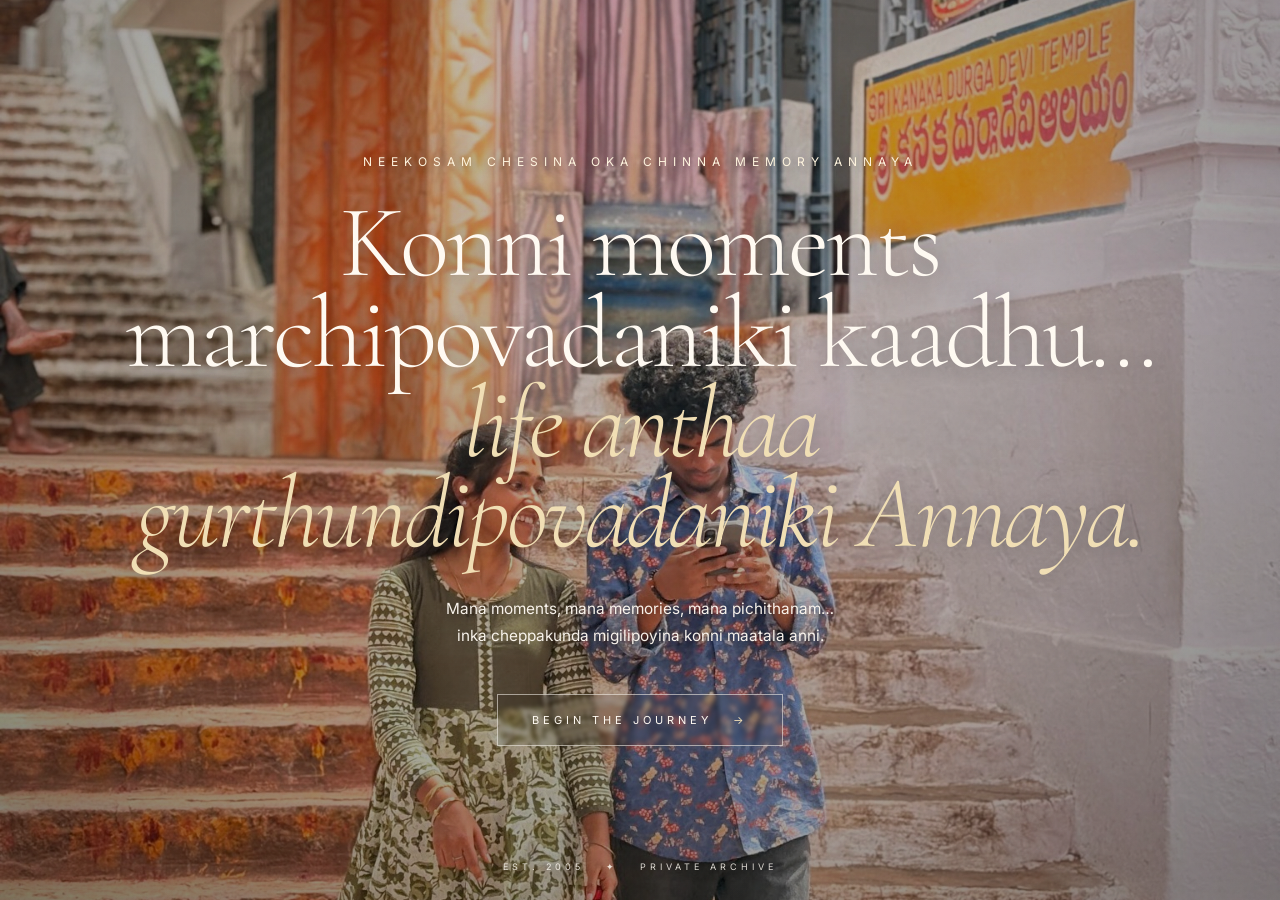
==== commit c02043ad: "Add Card 04 video cover" ====
--- a/index.html
+++ b/index.html
@@ -5,7 +5,7 @@
     <meta charset="UTF-8">
     <meta name="viewport" content="width=device-width, initial-scale=1.0">
 
-    <title>Mana Memories, Nee Words Lo — Vamsi</title>
+    <title>Vamsi Annaya</title>
 
     <link rel="stylesheet" href="styles.css">
 
@@ -302,38 +302,43 @@
 
             <!-- 04 VIDEO -->
 
+            <!-- 04 MEMORIES IN MOTION -->
+
             <article class="archive-card video-card">
 
-                <div class="snap-card-background">
-
-                    <img src="images/s34.jpeg" alt="Memories in Motion">
-
-                </div>
-                < div class="video-overlay">
-                    </div>
-
-                    <div class="card-number">
-                        04
-                    </div>
-
-                    <div class="card-content">
-
-                        <span>MEMORIES IN MOTION</span>
-
-                        <h3>
-                            Mana snaps
-                        </h3>
-
-                        <p>
-                            Konni memories photo lo kanna…<br>
-                            kadilthe inka bhaguntay Annaya.
-                        </p>
-
-                        <button class="open-card" onclick="openSection('video')">
-                            WATCH →
-                        </button>
-
-                    </div>
+                <video class="card-cover-video" autoplay muted loop playsinline preload="metadata"
+                    poster="thumbnails/snap34.jpg">
+
+                    <source src="videos/s34.mp4" type="video/mp4">
+
+                </video>
+
+                <div class="video-overlay"></div>
+
+                <div class="card-number">
+                    04
+                </div>
+
+                <div class="card-content">
+
+                    <span>
+                        MEMORIES IN MOTION
+                    </span>
+
+                    <h3>
+                        Mana snaps
+                    </h3>
+
+                    <p>
+                        Konni memories photo lo kanna…<br>
+                        kadilthe inka bhaguntay Annaya.
+                    </p>
+
+                    <button type="button" class="open-card" onclick="openSection('video')">
+                        WATCH →
+                    </button>
+
+                </div>
 
             </article>
 
@@ -864,18 +869,20 @@
 
                     <button class="card2-reel" onclick="openReel('videos/annaya1.mp4')">
 
-                        <video muted playsinline preload="metadata">
+                        <video muted playsinline preload="metadata" poster="thumbnails/reel01.jpg">
+
                             <source src="videos/annaya1.mp4" type="video/mp4">
+
                         </video>
 
-                        <span>REEL 01</span>
-
                     </button>
 
                     <button class="card2-reel" onclick="openReel('videos/annaya2.mp4')">
 
-                        <video muted playsinline preload="metadata">
+                        <video muted playsinline preload="metadata" poster="thumbnails/reel02.jpg">
+
                             <source src="videos/annaya2.mp4" type="video/mp4">
+
                         </video>
 
                         <span>REEL 02</span>
@@ -883,16 +890,19 @@
                     </button>
 
                     <button class="card2-reel" onclick="openReel('videos/annaya3.mp4')">
-
-                        <video muted playsinline preload="metadata">
+                        <video muted playsinline preload="metadata" poster="thumbnails/reel03.jpg">
+
                             <source src="videos/annaya3.mp4" type="video/mp4">
+
                         </video>
 
                         <span>REEL 03</span>
                         <button class="card2-reel" onclick="openReel('videos/annaya4.mp4')">
 
-                            <video muted playsinline preload="metadata">
+                            <video muted playsinline preload="metadata" poster="thumbnails/reel04.jpg">
+
                                 <source src="videos/annaya4.mp4" type="video/mp4">
+
                             </video>
 
                             <span>REEL 04</span>
@@ -900,17 +910,20 @@
                         </button>
                         <button class="card2-reel" onclick="openReel('videos/annaya5.mp4')">
 
-                            <video muted playsinline preload="metadata">
+                            <video muted playsinline preload="metadata" poster="thumbnails/reel05.jpg">
+
                                 <source src="videos/annaya5.mp4" type="video/mp4">
+
                             </video>
 
                             <span>REEL 05</span>
 
                         </button>
                         <button class="card2-reel" onclick="openReel('videos/annaya6.mp4')">
-
-                            <video muted playsinline preload="metadata">
+                            <video muted playsinline preload="metadata" poster="thumbnails/reel06.jpg">
+
                                 <source src="videos/annaya6.mp4" type="video/mp4">
+
                             </video>
 
                             <span>REEL 06</span>
@@ -918,8 +931,10 @@
                         </button>
                         <button class="card2-reel" onclick="openReel('videos/annaya7.mp4')">
 
-                            <video muted playsinline preload="metadata">
+                            <video muted playsinline preload="metadata" poster="thumbnails/reel07.jpg">
+
                                 <source src="videos/annaya7.mp4" type="video/mp4">
+
                             </video>
 
                             <span>REEL 07</span>
@@ -927,17 +942,20 @@
                         </button>
                         <button class="card2-reel" onclick="openReel('videos/annaya8.mp4')">
 
-                            <video muted playsinline preload="metadata">
+                            <video muted playsinline preload="metadata" poster="thumbnails/reel08.jpg">
+
                                 <source src="videos/annaya8.mp4" type="video/mp4">
+
                             </video>
 
                             <span>REEL 08</span>
 
                         </button>
                         <button class="card2-reel" onclick="openReel('videos/annaya9.mp4')">
-
-                            <video muted playsinline preload="metadata">
+                            <video muted playsinline preload="metadata" poster="thumbnails/reel09.jpg">
+
                                 <source src="videos/annaya9.mp4" type="video/mp4">
+
                             </video>
 
                             <span>REEL 09</span>
@@ -945,8 +963,10 @@
                         </button>
                         <button class="card2-reel" onclick="openReel('videos/annaya10.mp4')">
 
-                            <video muted playsinline preload="metadata">
+                            <video muted playsinline preload="metadata" poster="thumbnails/reel10.jpg">
+
                                 <source src="videos/annaya10.mp4" type="video/mp4">
+
                             </video>
 
                             <span>REEL 10</span>
@@ -954,17 +974,20 @@
                         </button>
                         <button class="card2-reel" onclick="openReel('videos/annaya11.mp4')">
 
-                            <video muted playsinline preload="metadata">
+                            <video muted playsinline preload="metadata" poster="thumbnails/reel11.jpg">
+
                                 <source src="videos/annaya11.mp4" type="video/mp4">
+
                             </video>
 
                             <span>REEL 11</span>
 
                         </button>
                         <button class="card2-reel" onclick="openReel('videos/annaya12.mp4')">
-
-                            <video muted playsinline preload="metadata">
+                            <video muted playsinline preload="metadata" poster="thumbnails/reel12.jpg">
+
                                 <source src="videos/annaya12.mp4" type="video/mp4">
+
                             </video>
 
                             <span>REEL 12</span>
@@ -972,8 +995,10 @@
                         </button>
                         <button class="card2-reel" onclick="openReel('videos/annaya13.mp4')">
 
-                            <video muted playsinline preload="metadata">
+                            <video muted playsinline preload="metadata" poster="thumbnails/reel13.jpg">
+
                                 <source src="videos/annaya13.mp4" type="video/mp4">
+
                             </video>
 
                             <span>REEL 13</span>
@@ -983,8 +1008,10 @@
                     </button>
                     <button class="card2-reel" onclick="openReel('videos/annaya14.mp4')">
 
-                        <video muted playsinline preload="metadata">
+                        <video muted playsinline preload="metadata" poster="thumbnails/reel14.jpg">
+
                             <source src="videos/annaya14.mp4" type="video/mp4">
+
                         </video>
 
                         <span>REEL 14</span>
@@ -992,26 +1019,29 @@
                     </button>
                     <button class="card2-reel" onclick="openReel('videos/annaya15.mp4')">
 
-                        <video muted playsinline preload="metadata">
+                        <video muted playsinline preload="metadata" poster="thumbnails/reel15.jpg">
+
                             <source src="videos/annaya15.mp4" type="video/mp4">
+
                         </video>
-
                         <span>REEL 15</span>
 
                     </button>
                     <button class="card2-reel" onclick="openReel('videos/annaya16.mp4')">
-
-                        <video muted playsinline preload="metadata">
+                        <video muted playsinline preload="metadata" poster="thumbnails/reel16.jpg">
+
                             <source src="videos/annaya16.mp4" type="video/mp4">
+
                         </video>
 
                         <span>REEL 16</span>
 
                     </button>
                     <button class="card2-reel" onclick="openReel('videos/annaya17.mp4')">
-
-                        <video muted playsinline preload="metadata">
+                        <video muted playsinline preload="metadata" poster="thumbnails/reel17.jpg">
+
                             <source src="videos/annaya17.mp4" type="video/mp4">
+
                         </video>
 
                         <span>REEL 17</span>
@@ -1019,35 +1049,40 @@
                     </button>
                     <button class="card2-reel" onclick="openReel('videos/annaya18.mp4')">
 
-                        <video muted playsinline preload="metadata">
+                        <video muted playsinline preload="metadata" poster="thumbnails/reel18.jpg">
+
                             <source src="videos/annaya18.mp4" type="video/mp4">
+
                         </video>
 
                         <span>REEL 18</span>
 
                     </button>
                     <button class="card2-reel" onclick="openReel('videos/annaya19.mp4')">
-
-                        <video muted playsinline preload="metadata">
+                        <video muted playsinline preload="metadata" poster="thumbnails/reel19.jpg">
+
                             <source src="videos/annaya19.mp4" type="video/mp4">
+
                         </video>
 
                         <span>REEL 19</span>
 
                     </button>
                     <button class="card2-reel" onclick="openReel('videos/annaya20.mp4')">
-
-                        <video muted playsinline preload="metadata">
+                        <video muted playsinline preload="metadata" poster="thumbnails/reel20.jpg">
+
                             <source src="videos/annaya20.mp4" type="video/mp4">
+
                         </video>
-
                         <span>REEL 20</span>
 
                     </button>
                     <button class="card2-reel" onclick="openReel('videos/annaya21.mp4')">
 
-                        <video muted playsinline preload="metadata">
+                        <video muted playsinline preload="metadata" poster="thumbnails/reel21.jpg">
+
                             <source src="videos/annaya21.mp4" type="video/mp4">
+
                         </video>
 
                         <span>REEL 21</span>
@@ -1055,17 +1090,20 @@
                     </button>
                     <button class="card2-reel" onclick="openReel('videos/annaya22.mp4')">
 
-                        <video muted playsinline preload="metadata">
+                        <video muted playsinline preload="metadata" poster="thumbnails/reel22.jpg">
+
                             <source src="videos/annaya22.mp4" type="video/mp4">
+
                         </video>
 
                         <span>REEL 22</span>
 
                     </button>
                     <button class="card2-reel" onclick="openReel('videos/annaya23.mp4')">
-
-                        <video muted playsinline preload="metadata">
+                        <video muted playsinline preload="metadata" poster="thumbnails/reel23.jpg">
+
                             <source src="videos/annaya23.mp4" type="video/mp4">
+
                         </video>
 
                         <span>REEL 23</span>
@@ -1073,8 +1111,10 @@
                     </button>
                     <button class="card2-reel" onclick="openReel('videos/annaya24.mp4')">
 
-                        <video muted playsinline preload="metadata">
+                        <video muted playsinline preload="metadata" poster="thumbnails/reel24.jpg">
+
                             <source src="videos/annaya24.mp4" type="video/mp4">
+
                         </video>
 
                         <span>REEL 24</span>
@@ -1082,9 +1122,10 @@
                     </button>
 
                     <button class="card2-reel" onclick="openReel('videos/annaya25.mp4')">
-
-                        <video muted playsinline preload="metadata">
+                        <video muted playsinline preload="metadata" poster="thumbnails/reel25.jpg">
+
                             <source src="videos/annaya25.mp4" type="video/mp4">
+
                         </video>
 
                         <span>REEL 25</span>
@@ -1092,8 +1133,10 @@
                     </button>
                     <button class="card2-reel" onclick="openReel('videos/annaya26.mp4')">
 
-                        <video muted playsinline preload="metadata">
+                        <video muted playsinline preload="metadata" poster="thumbnails/reel26.jpg">
+
                             <source src="videos/annaya26.mp4" type="video/mp4">
+
                         </video>
 
                         <span>REEL 26</span>
@@ -1101,17 +1144,20 @@
                     </button>
                     <button class="card2-reel" onclick="openReel('videos/annaya27.mp4')">
 
-                        <video muted playsinline preload="metadata">
+                        <video muted playsinline preload="metadata" poster="thumbnails/reel27.jpg">
+
                             <source src="videos/annaya27.mp4" type="video/mp4">
+
                         </video>
 
                         <span>REEL 27</span>
 
                     </button>
                     <button class="card2-reel" onclick="openReel('videos/annaya28.mp4')">
-
-                        <video muted playsinline preload="metadata">
+                        <video muted playsinline preload="metadata" poster="thumbnails/reel28.jpg">
+
                             <source src="videos/annaya28.mp4" type="video/mp4">
+
                         </video>
 
                         <span>REEL 28</span>
@@ -1119,8 +1165,10 @@
                     </button>
                     <button class="card2-reel" onclick="openReel('videos/annaya29.mp4')">
 
-                        <video muted playsinline preload="metadata">
+                        <video muted playsinline preload="metadata" poster="thumbnails/reel29.jpg">
+
                             <source src="videos/annaya29.mp4" type="video/mp4">
+
                         </video>
 
                         <span>REEL 29</span>
@@ -1128,8 +1176,10 @@
                     </button>
                     <button class="card2-reel" onclick="openReel('videos/annaya30.mp4')">
 
-                        <video muted playsinline preload="metadata">
+                        <video muted playsinline preload="metadata" poster="thumbnails/reel30.jpg">
+
                             <source src="videos/annaya30.mp4" type="video/mp4">
+
                         </video>
 
                         <span>REEL 30</span>
@@ -1137,8 +1187,10 @@
                     </button>
                     <button class="card2-reel" onclick="openReel('videos/annaya31.mp4')">
 
-                        <video muted playsinline preload="metadata">
+                        <video muted playsinline preload="metadata" poster="thumbnails/reel31.jpg">
+
                             <source src="videos/annaya31.mp4" type="video/mp4">
+
                         </video>
 
                         <span>REEL 31</span>
@@ -1146,8 +1198,10 @@
                     </button>
                     <button class="card2-reel" onclick="openReel('videos/annaya32.mp4')">
 
-                        <video muted playsinline preload="metadata">
+                        <video muted playsinline preload="metadata" poster="thumbnails/reel32.jpg">
+
                             <source src="videos/annaya32.mp4" type="video/mp4">
+
                         </video>
 
                         <span>REEL 32</span>
@@ -1155,8 +1209,10 @@
                     </button>
                     <button class="card2-reel" onclick="openReel('videos/annaya33.mp4')">
 
-                        <video muted playsinline preload="metadata">
+                        <video muted playsinline preload="metadata" poster="thumbnails/reel33.jpg">
+
                             <source src="videos/annaya33.mp4" type="video/mp4">
+
                         </video>
 
                         <span>REEL 33</span>
@@ -1164,8 +1220,10 @@
                     </button>
                     <button class="card2-reel" onclick="openReel('videos/annaya34.mp4')">
 
-                        <video muted playsinline preload="metadata">
+                        <video muted playsinline preload="metadata" poster="thumbnails/reel34.jpg">
+
                             <source src="videos/annaya34.mp4" type="video/mp4">
+
                         </video>
 
                         <span>REEL 34</span>
@@ -1173,8 +1231,10 @@
                     </button>
                     <button class="card2-reel" onclick="openReel('videos/annaya35.mp4')">
 
-                        <video muted playsinline preload="metadata">
+                        <video muted playsinline preload="metadata" poster="thumbnails/reel35.jpg">
+
                             <source src="videos/annaya35.mp4" type="video/mp4">
+
                         </video>
 
                         <span>REEL 35</span>
@@ -1182,8 +1242,10 @@
                     </button>
                     <button class="card2-reel" onclick="openReel('videos/annaya36.mp4')">
 
-                        <video muted playsinline preload="metadata">
+                        <video muted playsinline preload="metadata" poster="thumbnails/reel36.jpg">
+
                             <source src="videos/annaya36.mp4" type="video/mp4">
+
                         </video>
 
                         <span>REEL 36</span>
@@ -1200,35 +1262,40 @@
                     </button>
                     <button class="card2-reel" onclick="openReel('videos/annaya38.mp4')">
 
-                        <video muted playsinline preload="metadata">
+                        <video muted playsinline preload="metadata" poster="thumbnails/reel38.jpg">
+
                             <source src="videos/annaya38.mp4" type="video/mp4">
+
                         </video>
 
                         <span>REEL 38</span>
 
                     </button>
                     <button class="card2-reel" onclick="openReel('videos/annaya39.mp4')">
-
-                        <video muted playsinline preload="metadata">
+                        <video muted playsinline preload="metadata" poster="thumbnails/reel39.jpg">
+
                             <source src="videos/annaya39.mp4" type="video/mp4">
+
                         </video>
 
                         <span>REEL 39</span>
 
                     </button>
                     <button class="card2-reel" onclick="openReel('videos/annaya40.mp4')">
-
-                        <video muted playsinline preload="metadata">
+                        <video muted playsinline preload="metadata" poster="thumbnails/reel40.jpg">
+
                             <source src="videos/annaya40.mp4" type="video/mp4">
+
                         </video>
 
                         <span>REEL 40</span>
 
                     </button>
                     <button class="card2-reel" onclick="openReel('videos/annaya41.mp4')">
-
-                        <video muted playsinline preload="metadata">
+                        <video muted playsinline preload="metadata" poster="thumbnails/reel41.jpg">
+
                             <source src="videos/annaya41.mp4" type="video/mp4">
+
                         </video>
 
                         <span>REEL 41</span>
@@ -1237,20 +1304,23 @@
 
                     <button class="card2-reel" onclick="openReel('videos/annaya42.mp4')">
 
-                        <video muted playsinline preload="metadata">
+                        <video muted playsinline preload="metadata" poster="thumbnails/reel42.jpg">
+
                             <source src="videos/annaya42.mp4" type="video/mp4">
+
                         </video>
 
                         <span>REEL 42</span>
 
                     </button>
                     <button class="card2-reel" onclick="openReel('videos/annaya43.mp4')">
-
-                        <video muted playsinline preload="metadata">
+                        <video muted playsinline preload="metadata" poster="thumbnails/reel43.jpg">
+
                             <source src="videos/annaya43.mp4" type="video/mp4">
+
                         </video>
 
-                       <span>REEL 42</span>
+                        <span>REEL 43</span>
 
                     </button>
 
@@ -1395,16 +1465,18 @@
 
 
         <!-- =================================================
-     VIDEO
+     CARD 04 — SNAP MEMORIES
 ================================================= -->
 
         <section id="video" class="extra-section hidden">
 
+            <!-- BACK -->
             <button type="button" class="back-btn" onclick="closeSection('video')">
                 ← BACK TO ARCHIVE
             </button>
 
 
+            <!-- HEADER -->
             <div class="section-intro">
 
                 <span class="small-text">
@@ -1429,482 +1501,572 @@
 
             <div class="card2-title">
 
-                <span>01 / SNAP MEMORIES</span>
+                <span>
+                    01 / SNAP MEMORIES
+                </span>
 
                 <h3>
-                    Mana Snaps.
+                    Moments In Motion.
                 </h3>
 
             </div>
 
 
+            <!-- ONE SINGLE GRID -->
             <div class="snap-memory-grid">
 
 
-                <!-- SNAP VIDEO -->
-
-                <button type="button" class="snap-memory" onclick="openReel('videos/s1.mp4')">
-
-                    <video muted playsinline preload="metadata">
+                <!-- SNAP 01 -->
+                <button type="button" class="snap-memory snap-video" onclick="openReel('videos/s1.mp4')">
+
+                    <video muted playsinline preload="metadata" poster="thumbnails/snap01.jpg">
 
                         <source src="videos/s1.mp4" type="video/mp4">
 
                     </video>
 
-                    <span>
-                        SNAP 01
-                    </span>
-
-                </button>
-                <button type="button" class="snap-memory" onclick="openReel('videos/s2.mp4')">
-
-                    <video muted playsinline preload="metadata">
+                    <span class="snap-play">▶</span>
+
+                    <span class="snap-label">SNAP 01</span>
+
+
+                </button>
+
+
+                <!-- SNAP 02 -->
+                <button type="button" class="snap-memory snap-video" onclick="openReel('videos/s2.mp4')">
+
+                    <video muted playsinline preload="metadata" poster="thumbnails/snap02.jpg">
 
                         <source src="videos/s2.mp4" type="video/mp4">
 
                     </video>
 
-                    <span>
-                        SNAP 23
-                    </span>
-
-                </button>
-
-
-
-
-                <button type="button" class="snap-memory" onclick="openReel('videos/s3.mp4')">
-
-                    <video muted playsinline preload="metadata">
+                    <span class="snap-play">▶</span>
+
+                    <span class="snap-label">SNAP 02</span>
+
+
+                </button>
+
+
+                <!-- SNAP 03 -->
+                <button type="button" class="snap-memory snap-video" onclick="openReel('videos/s3.mp4')">
+
+                    <video muted playsinline preload="metadata" poster="thumbnails/snap03.jpg">
 
                         <source src="videos/s3.mp4" type="video/mp4">
 
                     </video>
 
-                    <span>
-                        SNAP 02
-                    </span>
-
-                </button>
-
-                <button type="button" class="snap-memory" onclick="openReel('videos/s4.mp4')">
-
-                    <video muted playsinline preload="metadata">
+                    <span class="snap-play">▶</span>
+
+                    <span class="snap-label">SNAP 03</span>
+
+
+                </button>
+
+
+                <!-- SNAP 04 -->
+                <button type="button" class="snap-memory snap-video" onclick="openReel('videos/s4.mp4')">
+
+                    <video muted playsinline preload="metadata" poster="thumbnails/snap04.jpg">
 
                         <source src="videos/s4.mp4" type="video/mp4">
 
                     </video>
 
-                    <span>
-                        SNAP 03
-                    </span>
-
-                </button>
-
-                <button type="button" class="snap-memory" onclick="openReel('videos/s5.mp4')">
-
-                    <video muted playsinline preload="metadata">
+                    <span class="snap-play">▶</span>
+
+                    <span class="snap-label">SNAP 04</span>
+
+
+                </button>
+
+
+                <!-- SNAP 05 -->
+                <button type="button" class="snap-memory snap-video" onclick="openReel('videos/s5.mp4')">
+
+                    <video muted playsinline preload="metadata" poster="thumbnails/snap05.jpg">
 
                         <source src="videos/s5.mp4" type="video/mp4">
 
                     </video>
 
-                    <span>
-                        SNAP 04
-                    </span>
-
-                </button>
-
-                <button type="button" class="snap-memory" onclick="openReel('videos/s6.mp4')">
-
-                    <video muted playsinline preload="metadata">
+                    <span class="snap-play">▶</span>
+
+                    <span class="snap-label">SNAP 05</span>
+
+
+                </button>
+
+
+                <!-- SNAP 06 -->
+                <button type="button" class="snap-memory snap-video" onclick="openReel('videos/s6.mp4')">
+
+                    <video muted playsinline preload="metadata" poster="thumbnails/snap06.jpg">
 
                         <source src="videos/s6.mp4" type="video/mp4">
 
                     </video>
 
-                    <span>
-                        SNAP 05
-                    </span>
-
-                </button>
-
-                <button type="button" class="snap-memory" onclick="openReel('videos/s7.mp4')">
-
-                    <video muted playsinline preload="metadata">
+                    <span class="snap-play">▶</span>
+
+                    <span class="snap-label">SNAP 06</span>
+
+                </button>
+
+
+                <!-- SNAP 07 -->
+                <button type="button" class="snap-memory snap-video" onclick="openReel('videos/s7.mp4')">
+
+                    <video muted playsinline preload="metadata" poster="thumbnails/snap07.jpg">
 
                         <source src="videos/s7.mp4" type="video/mp4">
 
                     </video>
 
-                    <span>
-                        SNAP 06
-                    </span>
-
-                </button>
-
-                <button type="button" class="snap-memory" onclick="openReel('videos/s8.mp4')">
-
-                    <video muted playsinline preload="metadata">
+                    <span class="snap-play">▶</span>
+
+                    <span class="snap-label">SNAP 07</span>
+
+
+                </button>
+
+
+                <!-- SNAP 08 -->
+                <button type="button" class="snap-memory snap-video" onclick="openReel('videos/s8.mp4')">
+
+                    <video muted playsinline preload="metadata" poster="thumbnails/snap08.jpg">
 
                         <source src="videos/s8.mp4" type="video/mp4">
 
                     </video>
 
-                    <span>
-                        SNAP 07
-                    </span>
-
-                </button>
-
-                <button type="button" class="snap-memory" onclick="openReel('videos/s9.mp4')">
-
-                    <video muted playsinline preload="metadata">
+                    <span class="snap-play">▶</span>
+
+                    <span class="snap-label">SNAP 08</span>
+
+
+                </button>
+
+
+                <!-- SNAP 09 -->
+                <button type="button" class="snap-memory snap-video" onclick="openReel('videos/s9.mp4')">
+
+                    <video muted playsinline preload="metadata" poster="thumbnails/snap09.jpg">
 
                         <source src="videos/s9.mp4" type="video/mp4">
 
                     </video>
 
-                    <span>
-                        SNAP 08
-                    </span>
-
-                </button>
-
-                <button type="button" class="snap-memory" onclick="openReel('videos/s10.mp4')">
-
-                    <video muted playsinline preload="metadata">
+                    < <span class="snap-play">▶</span>
+
+                        <span class="snap-label">SNAP 09</span>
+
+                </button>
+
+
+                <!-- SNAP 10 -->
+                <button type="button" class="snap-memory snap-video" onclick="openReel('videos/s10.mp4')">
+
+                    <video muted playsinline preload="metadata" poster="thumbnails/snap10.jpg">
 
                         <source src="videos/s10.mp4" type="video/mp4">
 
                     </video>
 
-                    <span>
-                        SNAP 09
-                    </span>
-
-                </button>
-
-                <button type="button" class="snap-memory" onclick="openReel('videos/s11.mp4')">
-
-                    <video muted playsinline preload="metadata">
+                    <span class="snap-play">▶</span>
+
+                    <span class="snap-label">SNAP 10</span>
+
+
+                </button>
+
+
+                <!-- SNAP 11 -->
+                <button type="button" class="snap-memory snap-video" onclick="openReel('videos/s11.mp4')">
+
+                    <video muted playsinline preload="metadata" poster="thumbnails/snap11.jpg">
 
                         <source src="videos/s11.mp4" type="video/mp4">
 
                     </video>
 
-                    <span>
-                        SNAP 10
-                    </span>
-
-                </button>
-                <button type="button" class="snap-memory" onclick="openReel('videos/s12.mp4')">
-
-                    <video muted playsinline preload="metadata">
+                    <span class="snap-play">▶</span>
+
+                    <span class="snap-label">SNAP 11</span>
+
+
+                </button>
+
+
+                <!-- SNAP 12 -->
+                <button type="button" class="snap-memory snap-video" onclick="openReel('videos/s12.mp4')">
+
+                    <video muted playsinline preload="metadata" poster="thumbnails/snap12.jpg">
 
                         <source src="videos/s12.mp4" type="video/mp4">
 
                     </video>
 
-                    <span>
-                        SNAP 11
-                    </span>
-
-                </button>
-                <button type="button" class="snap-memory" onclick="openReel('videos/s13.mp4')">
-
-                    <video muted playsinline preload="metadata">
+                    <span class="snap-play">▶</span>
+
+                    <span class="snap-label">SNAP 12</span>
+
+                </button>
+
+
+                <!-- SNAP 13 -->
+                <button type="button" class="snap-memory snap-video" onclick="openReel('videos/s13.mp4')">
+
+                    <video muted playsinline preload="metadata" poster="thumbnails/snap13.jpg">
 
                         <source src="videos/s13.mp4" type="video/mp4">
 
                     </video>
 
-                    <span>
-                        SNAP 12
-                    </span>
-
-                </button>
-                <button type="button" class="snap-memory" onclick="openReel('videos/s14.mp4')">
-
-                    <video muted playsinline preload="metadata">
+                    <span class="snap-play">▶</span>
+
+                    <span class="snap-label">SNAP 13</span>
+
+
+                </button>
+
+
+                <!-- SNAP 14 -->
+                <button type="button" class="snap-memory snap-video" onclick="openReel('videos/s14.mp4')">
+
+                    <video muted playsinline preload="metadata" poster="thumbnails/snap14.jpg">
 
                         <source src="videos/s14.mp4" type="video/mp4">
 
                     </video>
 
-                    <span>
-                        SNAP 13
-                    </span>
-
-                </button>
-
-                <button type="button" class="snap-memory" onclick="openReel('videos/s15.mp4')">
-
-                    <video muted playsinline preload="metadata">
+                    <span class="snap-play">▶</span>
+
+                    <span class="snap-label">SNAP 14</span>
+
+                </button>
+
+
+                <!-- SNAP 15 -->
+                <button type="button" class="snap-memory snap-video" onclick="openReel('videos/s15.mp4')">
+
+                    <video muted playsinline preload="metadata" poster="thumbnails/snap15.jpg">
 
                         <source src="videos/s15.mp4" type="video/mp4">
 
                     </video>
 
-                    <span>
-                        SNAP 14
-                    </span>
-
-                </button>
-
-                <button type="button" class="snap-memory" onclick="openReel('videos/s16.mp4')">
-
-                    <video muted playsinline preload="metadata">
+                    <span class="snap-play">▶</span>
+
+                    <span class="snap-label">SNAP 15</span>
+
+
+                </button>
+
+
+                <!-- SNAP 16 -->
+                <button type="button" class="snap-memory snap-video" onclick="openReel('videos/s16.mp4')">
+
+                    <video muted playsinline preload="metadata" poster="thumbnails/snap16.jpg">
 
                         <source src="videos/s16.mp4" type="video/mp4">
 
                     </video>
 
-                    <span>
-                        SNAP 15
-                    </span>
-
-                </button>
-
-                <button type="button" class="snap-memory" onclick="openReel('videos/s17.mp4')">
-
-                    <video muted playsinline preload="metadata">
+                    <span class="snap-play">▶</span>
+
+                    <span class="snap-label">SNAP 16</span>
+
+
+                </button>
+
+
+                <!-- SNAP 17 -->
+                <button type="button" class="snap-memory snap-video" onclick="openReel('videos/s17.mp4')">
+
+                    <video muted playsinline preload="metadata" poster="thumbnails/snap17.jpg">
 
                         <source src="videos/s17.mp4" type="video/mp4">
 
                     </video>
 
-                    <span>
-                        SNAP 16
-                    </span>
-
-                </button>
-
-                <button type="button" class="snap-memory" onclick="openReel('videos/s18.mp4')">
-
-                    <video muted playsinline preload="metadata">
+                    <span class="snap-play">▶</span>
+
+                    <span class="snap-label">SNAP 17</span>
+
+
+                </button>
+
+
+                <!-- SNAP 18 -->
+                <button type="button" class="snap-memory snap-video" onclick="openReel('videos/s18.mp4')">
+
+                    <video muted playsinline preload="metadata" poster="thumbnails/snap18.jpg">
 
                         <source src="videos/s18.mp4" type="video/mp4">
 
                     </video>
 
-                    <span>
-                        SNAP 17
-                    </span>
-
-                </button>
-
-                <button type="button" class="snap-memory" onclick="openReel('videos/s19.mp4')">
-
-                    <video muted playsinline preload="metadata">
+                    <span class="snap-play">▶</span>
+
+                    <span class="snap-label">SNAP 18</span>
+
+
+                </button>
+
+
+                <!-- SNAP 19 -->
+                <button type="button" class="snap-memory snap-video" onclick="openReel('videos/s19.mp4')">
+
+                    <video muted playsinline preload="metadata" poster="thumbnails/snap19.jpg">
 
                         <source src="videos/s19.mp4" type="video/mp4">
 
                     </video>
 
-                    <span>
-                        SNAP 18
-                    </span>
-
-                </button>
-
-                <button type="button" class="snap-memory" onclick="openReel('videos/s20.mp4')">
-
-                    <video muted playsinline preload="metadata">
+                    <span class="snap-play">▶</span>
+
+                    <span class="snap-label">SNAP 19</span>
+
+
+                </button>
+
+
+                <!-- SNAP 20 -->
+                <button type="button" class="snap-memory snap-video" onclick="openReel('videos/s20.mp4')">
+
+                    <video muted playsinline preload="metadata" poster="thumbnails/snap20.jpg">
 
                         <source src="videos/s20.mp4" type="video/mp4">
 
                     </video>
 
-                    <span>
-                        SNAP 19
-                    </span>
-
-                </button>
-
-                <button type="button" class="snap-memory" onclick="openReel('videos/s21.mp4')">
-
-                    <video muted playsinline preload="metadata">
+                    <span class="snap-play">▶</span>
+
+                    <span class="snap-label">SNAP 20</span>
+
+
+                </button>
+
+
+                <!-- SNAP 21 -->
+                <button type="button" class="snap-memory snap-video" onclick="openReel('videos/s21.mp4')">
+
+                    <video muted playsinline preload="metadata" poster="thumbnails/snap21.jpg">
 
                         <source src="videos/s21.mp4" type="video/mp4">
 
                     </video>
 
-                    <span>
-                        SNAP 20
-                    </span>
-
-                </button>
-
-                <button type="button" class="snap-memory" onclick="openReel('videos/s24.mp4')">
-
-                    <video muted playsinline preload="metadata">
+                    <span class="snap-play">▶</span>
+
+                    <span class="snap-label">SNAP 21</span>
+
+
+                </button>
+
+
+                <!-- SNAP 22 -->
+                <button type="button" class="snap-memory snap-video" onclick="openReel('videos/s22.mp4')">
+
+                    <video muted playsinline preload="metadata" poster="thumbnails/snap22.jpg">
+
+                        <source src="videos/s22.mp4" type="video/mp4">
+
+                    </video>
+
+                    <span class="snap-play">▶</span>
+
+                    <span class="snap-label">SNAP 22</span>
+
+
+                </button>
+
+
+                <!-- SNAP 23 -->
+                <button type="button" class="snap-memory snap-video" onclick="openReel('videos/s23.mp4')">
+
+                    <video muted playsinline preload="metadata" poster="thumbnails/snap23.jpg">
+
+                        <source src="videos/s23.mp4" type="video/mp4">
+
+                    </video>
+
+                    <span class="snap-play">▶</span>
+
+                    <span class="snap-label">SNAP 23</span>
+
+
+                </button>
+
+
+                <!-- SNAP 24 -->
+                <button type="button" class="snap-memory snap-video" onclick="openReel('videos/s24.mp4')">
+
+                    <video muted playsinline preload="metadata" poster="thumbnails/snap24.jpg">
 
                         <source src="videos/s24.mp4" type="video/mp4">
 
                     </video>
 
-                    <span>
-                        SNAP 21
-                    </span>
-
-                </button>
-
-                <button type="button" class="snap-memory" onclick="openReel('videos/s25.mp4')">
-
-                    <video muted playsinline preload="metadata">
+                    <span class="snap-play">▶</span>
+
+                    <span class="snap-label">SNAP 24</span>
+
+
+                </button>
+
+
+                <!-- SNAP 25 -->
+                <button type="button" class="snap-memory snap-video" onclick="openReel('videos/s25.mp4')">
+
+                    <video muted playsinline preload="metadata" poster="thumbnails/snap25.jpg">
 
                         <source src="videos/s25.mp4" type="video/mp4">
 
                     </video>
 
-                    <span>
-                        SNAP 24
-                    </span>
-
-                </button>
-
-                <button type="button" class="snap-memory" onclick="openReel('videos/s26.mp4')">
-
-                    <video muted playsinline preload="metadata">
+                    <span class="snap-play">▶</span>
+
+                    <span class="snap-label">SNAP 25</span>
+
+
+                </button>
+
+
+                <!-- SNAP 26 -->
+                <button type="button" class="snap-memory snap-video" onclick="openReel('videos/s26.mp4')">
+
+                    <video muted playsinline preload="metadata" poster="thumbnails/snap26.jpg">
 
                         <source src="videos/s26.mp4" type="video/mp4">
 
                     </video>
 
-                    <span>
-                        SNAP 25
-                    </span>
-
-                </button>
-
-                <button type="button" class="snap-memory" onclick="openReel('videos/s27.mp4')">
-
-                    <video muted playsinline preload="metadata">
+                    <span class="snap-play">▶</span>
+
+                    <span class="snap-label">SNAP 26</span>
+
+
+                </button>
+
+
+                <!-- SNAP 27 -->
+                <button type="button" class="snap-memory snap-video" onclick="openReel('videos/s27.mp4')">
+
+                    <video muted playsinline preload="metadata" poster="thumbnails/snap27.jpg">
 
                         <source src="videos/s27.mp4" type="video/mp4">
 
                     </video>
 
-                    <span>
-                        SNAP 26
-                    </span>
-
-                </button>
-
-                <button type="button" class="snap-memory" onclick="openReel('videos/s28.mp4')">
-
-                    <video muted playsinline preload="metadata">
+                    <span class="snap-play">▶</span>
+
+                    <span class="snap-label">SNAP 27</span>
+
+
+                </button>
+
+
+                <!-- SNAP 28 -->
+                <button type="button" class="snap-memory snap-video" onclick="openReel('videos/s28.mp4')">
+
+                    <video muted playsinline preload="metadata" poster="thumbnails/snap28.jpg">
 
                         <source src="videos/s28.mp4" type="video/mp4">
 
                     </video>
 
-                    <span>
-                        SNAP 27
-                    </span>
-
-                </button>
-
-                <button type="button" class="snap-memory" onclick="openReel('videos/s29.mp4')">
-
-                    <video muted playsinline preload="metadata">
+                    <span class="snap-play">▶</span>
+
+                    <span class="snap-label">SNAP 28</span>
+
+
+                </button>
+
+
+                <!-- SNAP 29 -->
+                <button type="button" class="snap-memory snap-video" onclick="openReel('videos/s29.mp4')">
+
+                    <video muted playsinline preload="metadata" poster="thumbnails/snap29.jpg">
 
                         <source src="videos/s29.mp4" type="video/mp4">
 
                     </video>
 
-                    <span>
-                        SNAP 28
-                    </span>
-
-                </button>
-
-                <button type="button" class="snap-memory" onclick="openReel('videos/s30.mp4')">
-
-                    <video muted playsinline preload="metadata">
+                    <span class="snap-play">▶</span>
+
+                    <span class="snap-label">SNAP 29</span>
+
+
+                </button>
+
+
+                <!-- SNAP 30 -->
+                <button type="button" class="snap-memory snap-video" onclick="openReel('videos/s30.mp4')">
+
+                    <video muted playsinline preload="metadata" poster="thumbnails/snap30.jpg">
 
                         <source src="videos/s30.mp4" type="video/mp4">
 
                     </video>
 
-                    <span>
-                        SNAP 29
-                    </span>
-
-                </button>
-
-                <button type="button" class="snap-memory" onclick="openReel('videos/s31.mp4')">
-
-                    <video muted playsinline preload="metadata">
+                    <span class="snap-play">▶</span>
+
+                    <span class="snap-label">SNAP 30</span>
+
+
+                </button>
+
+
+                <!-- SNAP 31 -->
+                <button type="button" class="snap-memory snap-video" onclick="openReel('videos/s31.mp4')">
+
+                    <video muted playsinline preload="metadata" poster="thumbnails/snap31.jpg">
 
                         <source src="videos/s31.mp4" type="video/mp4">
 
                     </video>
 
-                    <span>
-                        SNAP 30
-                    </span>
-
-                </button>
-
-                <button type="button" class="snap-memory" onclick="openReel('videos/s32.mp4')">
-
-                    <video muted playsinline preload="metadata">
-
-                        <source src="videos/s32.mp4" type="video/mp4">
+                    <span class="snap-play">▶</span>
+
+                    <span class="snap-label">SNAP 31</span>
+
+
+                </button>
+                <!-- SNAP 32 -->
+                <button type="button" class="snap-memory snap-video" onclick="openReel('videos/s34.mp4')">
+
+                    <video muted playsinline preload="metadata" poster="thumbnails/snap34.jpg">
+
+                        <source src="videos/s34.mp4" type="video/mp4">
 
                     </video>
 
-                    <span>
-                        SNAP 31
-                    </span>
-
-                </button>
-
-                <button type="button" class="snap-memory" onclick="openReel('videos/s33.mp4')">
-
-                    <video muted playsinline preload="metadata">
-
-                        <source src="videos/s33.mp4" type="video/mp4">
-
-                    </video>
-
-                    <span>
-                        SNAP 32
-                    </span>
-
-                </button>
-
-
-
-
-
-
-
-
-
-
-
-                <!-- SNAP PHOTO -->
-
-                <button type="button" class="snap-memory" onclick="openPhoto('images/s23.jpeg')">
-
-                    <img src="images/s23.jpeg" alt="Snap memory">
-
-                    <span>
-                        SNAP 33
-                    </span>
-
-                </button>
-
-                <button type="button" class="snap-memory" onclick="openPhoto('images/s34.jpeg')">
-
-                    <img src="images/s34.jpeg" alt="Snap memory">
-
-                    <span>
-                        SNAP 34
-                    </span>
+                    <span class="snap-play">▶</span>
+                    <span class="snap-label">SNAP 32</span>
+
+                </button>
+
+                <!-- SNAP PHOTO 33 -->
+                <button type="button" class="snap-memory" onclick="openPhoto('images/s32.jpeg')">
+
+                    <img src="images/s32.jpeg" alt="Snap photo 33">
+
+                    <span class="snap-label">SNAP 33</span>
+
+                </button>
+
+
+                <!-- SNAP PHOTO 34 -->
+                <button type="button" class="snap-memory" onclick="openPhoto('images/s33.jpeg')">
+
+                    <img src="images/s33.jpeg" alt="Snap photo 34">
+
+                    <span class="snap-label">SNAP 34</span>
 
                 </button>
 
@@ -1912,7 +2074,6 @@
             </div>
 
         </section>
-
 
         <!-- =================================================
      MULTIVERSE
@@ -2133,7 +2294,8 @@
                     Konni letters future kosam save cheyyi. ❤️</p>
             </div>
             <div class="envelope-grid">
-                <button class="envelope" onclick="toggleEnvelope(this)"><span>OPEN WHEN</span><strong>YOU'RE HAVING A
+                <button class="envelope" onclick="toggleEnvelope(this)"><span>OPEN WHEN</span><strong>YOU'RE HAVING
+                        A
                         BAD DAY</strong>
                     <p>Every day strong ga undalsina avasaram ledu Annaya.<br>
                         Bad day ante bad life kaadhu.<br>
@@ -2822,7 +2984,8 @@
                     </span>
 
                     <h3 class="response-question">
-                        Nuvvu vere vallaki nannu introduce cheyyali ante… “Srivalli is the kind of person who ______.”
+                        Nuvvu vere vallaki nannu introduce cheyyali ante… “Srivalli is the kind of person who
+                        ______.”
                         Complete the sentence. ❤️
                     </h3>
 
@@ -2971,6 +3134,38 @@
                 });
             }
         })();
+        window.addEventListener("load", function () {
+
+            if (window.location.hash !== "#archive") {
+                return;
+            }
+
+            const opening = document.getElementById("opening");
+            const vault = document.getElementById("vault");
+            const welcome = document.getElementById("welcome");
+            const archive = document.getElementById("archive");
+
+            if (opening) {
+                opening.classList.add("hidden");
+            }
+
+            if (vault) {
+                vault.classList.add("hidden");
+            }
+
+            if (welcome) {
+                welcome.classList.add("hidden");
+            }
+
+            if (archive) {
+                archive.classList.remove("hidden");
+
+                archive.style.display = "block";
+                archive.style.visibility = "visible";
+                archive.style.opacity = "1";
+            }
+
+        });
     </script>
     <!-- =================================================
      MEDIA VIEWER
--- a/styles.css
+++ b/styles.css
@@ -1,8 +1,8 @@
 /* =========================================================
    BROTHER TIME CAPSULE — THE MEMORY VAULT
-   COMPLETE MODIFIED STYLESHEET
-   MOBILE-FIRST CHAPTER 1 & 4 PHOTO LAYOUT
-========================================================= */
+   Complete Stylesheet
+========================================================= */
+
 
 /* =========================================================
    RESET
@@ -26,6 +26,7 @@
     --border: rgba(238, 233, 223, 0.12);
 }
 
+
 /* =========================================================
    BODY
 ========================================================= */
@@ -38,13 +39,18 @@
 body {
     width: 100%;
     min-height: 100vh;
+
     margin: 0;
     padding: 0;
+
     background: var(--black);
     color: var(--cream);
+
     font-family: "Inter", Arial, sans-serif;
+
     overflow-x: hidden;
 }
+
 
 /* =========================================================
    FILM GRAIN
@@ -53,10 +59,14 @@
 .grain {
     position: fixed;
     inset: 0;
+
     width: 100%;
     height: 100%;
+
     pointer-events: none;
+
     z-index: 9999;
+
     opacity: 0.035;
 
     background-image:
@@ -87,6 +97,7 @@
     }
 }
 
+
 /* =========================================================
    COMMON
 ========================================================= */
@@ -98,9 +109,13 @@
 button {
     border: none;
     outline: none;
+
     background: none;
+
     color: var(--cream);
+
     cursor: pointer;
+
     font-family: "Inter", Arial, sans-serif;
 }
 
@@ -109,12 +124,14 @@
     outline-offset: 5px;
 }
 
+
 /* =========================================================
    FULL SCREEN SCREENS
 ========================================================= */
 
 .screen {
     position: relative;
+
     width: 100%;
     min-height: 100vh;
 
@@ -135,6 +152,7 @@
         transform 1.2s ease;
 }
 
+
 /* =========================================================
    OPENING SCREEN
 ========================================================= */
@@ -142,38 +160,53 @@
 .opening-content {
     width: 100%;
     max-width: 850px;
+
     padding: 30px;
+
     text-align: center;
+
     animation: appear 1.8s ease forwards;
 }
 
 .small-text {
     margin-bottom: 35px;
+
     font-size: 10px;
+
     letter-spacing: 5px;
+
     color: var(--gold);
 }
 
 .opening-content h1,
 h1 {
     font-family: "Cormorant Garamond", Georgia, serif;
+
     font-weight: 300;
+
     font-size: clamp(55px, 8vw, 105px);
+
     line-height: 0.88;
+
     letter-spacing: -3px;
 }
 
 h1 span {
     color: var(--gold);
+
     font-style: italic;
 }
 
 .subtitle {
     margin-top: 40px;
+
     font-size: 13px;
+
     line-height: 1.8;
+
     color: var(--muted);
 }
+
 
 /* =========================================================
    BUTTONS
@@ -182,26 +215,36 @@
 #beginBtn,
 #enterArchive {
     margin-top: 50px;
+
     padding: 16px 30px;
+
     border: 1px solid rgba(238, 233, 223, 0.25);
+
     font-size: 10px;
+
     letter-spacing: 3px;
+
     transition: 0.4s ease;
 }
 
 #beginBtn span,
 #enterArchive span {
     margin-left: 15px;
+
     color: var(--gold);
 }
 
 #beginBtn:hover,
 #enterArchive:hover {
     background: var(--cream);
+
     color: var(--black);
+
     border-color: var(--cream);
+
     transform: translateY(-3px);
 }
+
 
 /* =========================================================
    BOTTOM INFO
@@ -209,20 +252,25 @@
 
 .bottom-info {
     position: absolute;
+
     bottom: 30px;
     left: 50%;
 
     transform: translateX(-50%);
 
     display: flex;
+
     gap: 20px;
 
     font-size: 8px;
+
     letter-spacing: 3px;
+
     color: #555;
 
     white-space: nowrap;
 }
+
 
 /* =========================================================
    MEMORY VAULT / PASSWORD
@@ -230,6 +278,7 @@
 
 .vault-box {
     width: min(450px, 90%);
+
     padding: 50px 35px;
 
     text-align: center;
@@ -251,13 +300,16 @@
 
 .vault-label {
     font-size: 8px;
+
     letter-spacing: 4px;
+
     color: var(--gold);
 }
 
 .lock {
     width: 60px;
     height: 60px;
+
     margin: 30px auto 20px;
 
     display: flex;
@@ -265,38 +317,52 @@
     justify-content: center;
 
     border: 1px solid rgba(200, 170, 114, 0.4);
+
     border-radius: 50%;
 
     color: var(--gold);
+
     font-size: 25px;
 }
 
 .vault-box h2 {
     font-family: "Cormorant Garamond", Georgia, serif;
+
     font-size: 40px;
+
     font-weight: 400;
+
     letter-spacing: 2px;
 }
 
 .for-text {
     margin-top: 30px;
+
     color: var(--muted);
+
     font-size: 11px;
 }
 
 .vault-box h3 {
     margin-top: 8px;
+
     font-size: 13px;
+
     font-weight: 400;
+
     letter-spacing: 4px;
+
     color: var(--cream);
 }
 
 .instruction {
     margin-top: 35px;
+
     font-size: 10px;
+
     color: #666;
 }
+
 
 /* =========================================================
    PASSWORD INPUT
@@ -304,22 +370,29 @@
 
 .password-container {
     margin-top: 20px;
+
     display: flex;
+
     border-bottom: 1px solid rgba(238, 233, 223, 0.25);
 }
 
 .password-container input {
     flex: 1;
+
     min-width: 0;
 
     padding: 15px;
 
     background: transparent;
+
     border: none;
+
     outline: none;
 
     color: var(--cream);
+
     text-align: center;
+
     letter-spacing: 5px;
 }
 
@@ -329,9 +402,13 @@
 
 #unlockBtn {
     padding: 15px;
+
     font-size: 9px;
+
     letter-spacing: 2px;
+
     color: var(--gold);
+
     transition: 0.3s;
 }
 
@@ -341,8 +418,11 @@
 
 #error {
     height: 20px;
+
     margin-top: 12px;
+
     font-size: 9px;
+
     color: #b77777;
 }
 
@@ -350,13 +430,18 @@
     margin-top: 35px;
 
     display: flex;
+
     justify-content: center;
+
     gap: 15px;
 
     font-size: 7px;
+
     letter-spacing: 3px;
+
     color: #444;
 }
+
 
 /* =========================================================
    WELCOME SCREEN
@@ -374,6 +459,7 @@
 
 .welcome-content {
     text-align: center;
+
     animation: appear 2s ease;
 }
 
@@ -383,17 +469,23 @@
 
 .welcome-content p:not(.small-text) {
     margin-top: 40px;
+
     color: var(--muted);
+
     line-height: 2;
+
     font-size: 13px;
 }
 
 .line {
     width: 1px;
     height: 60px;
+
     margin: 0 auto 35px;
+
     background: var(--gold);
 }
+
 
 /* =========================================================
    GENERAL EXTRA SECTIONS
@@ -401,7 +493,9 @@
 
 .extra-section {
     position: relative;
+
     width: 100%;
+
     min-height: 100vh;
 
     padding: 100px 7vw;
@@ -419,24 +513,33 @@
 
 .extra-section h2 {
     font-family: "Cormorant Garamond", Georgia, serif;
+
     font-size: clamp(70px, 10vw, 150px);
+
     font-weight: 300;
+
     line-height: 0.82;
+
     letter-spacing: -5px;
+
     margin: 35px 0;
 }
 
 .extra-section h2 em {
     color: var(--gold);
+
     font-style: italic;
 }
 
 .back-btn {
     padding-bottom: 10px;
+
     border-bottom: 1px solid #333;
 
     font-size: 8px;
+
     letter-spacing: 3px;
+
     color: #777;
 
     transition: 0.3s;
@@ -444,28 +547,37 @@
 
 .back-btn:hover {
     color: var(--gold);
+
     border-color: var(--gold);
 }
 
 .section-intro {
     max-width: 700px;
+
     margin: 40px 0 80px;
 
     color: #777;
+
     font-size: 13px;
+
     line-height: 2;
 }
 
-/* =========================================================
+
+/* =========================================================
+   =========================================================
    MEMORY VAULT ARCHIVE
+   =========================================================
 ========================================================= */
 
 #archive {
     position: relative;
+
     width: 100%;
+
     min-height: 100vh;
 
-    padding: 55px 7vw 120px;
+    padding: 70px 7vw 120px;
 
     background:
         radial-gradient(
@@ -476,22 +588,26 @@
         #080808;
 
     color: var(--cream);
+
     overflow: hidden;
 }
 
-/* =========================================================
-   ARCHIVE TOP
-========================================================= */
+
+/* ARCHIVE TOP */
 
 .archive-header {
     position: relative;
+
     z-index: 2;
 
     max-width: 1400px;
+
     margin: 0 auto;
 
     display: flex;
+
     align-items: flex-start;
+
     justify-content: space-between;
 
     gap: 40px;
@@ -501,51 +617,68 @@
     margin: 15px 0 0;
 
     font-family: "Cormorant Garamond", Georgia, serif;
+
     font-size: clamp(80px, 12vw, 170px);
+
     font-weight: 300;
+
     line-height: 0.75;
+
     letter-spacing: -6px;
 }
 
 .archive-header h1 span {
     color: var(--gold);
+
     font-style: italic;
 }
 
 .archive-header .archive-age {
     margin-top: 20px;
+
     color: var(--cream);
+
     font-size: 12px;
+
     letter-spacing: 1px;
 }
 
 .archive-header .archive-label {
     margin-top: 10px;
+
     color: var(--gold);
+
     font-size: 9px;
+
     letter-spacing: 5px;
 }
 
-/* =========================================================
-   ARCHIVE INTRO
-========================================================= */
+
+/* ARCHIVE INTRO */
 
 .archive-intro {
     position: relative;
+
     z-index: 2;
 
     max-width: 1400px;
-    margin: 90px auto 55px;
+
+    margin: 170px auto 90px;
 }
 
 .archive-intro h2 {
     max-width: 700px;
+
     margin: 0;
 
     font-family: "Cormorant Garamond", Georgia, serif;
-    font-size: clamp(55px, 7vw, 95px);
+
+    font-size: clamp(55px, 7vw, 100px);
+
     font-weight: 300;
+
     line-height: 0.88;
+
     letter-spacing: -3px;
 
     color: var(--cream);
@@ -553,48 +686,55 @@
 
 .archive-intro h2 em {
     color: var(--gold);
+
     font-style: italic;
 }
 
 .archive-intro p {
     max-width: 600px;
+
     margin-top: 35px;
 
     color: #777;
+
     font-size: 13px;
+
     line-height: 1.9;
 }
 
-/* =========================================================
-   ARCHIVE GRID
-========================================================= */
+
+/* ARCHIVE GRID */
 
 .archive-grid {
     position: relative;
+
     z-index: 2;
 
-    max-width: 1100px;
+    max-width: 1400px;
+
     margin: 0 auto;
 
     display: grid;
-    grid-template-columns: repeat(3, minmax(0, 1fr));
-    gap: 14px;
-}
-
-/* =========================================================
-   ARCHIVE CARD
-========================================================= */
+
+    grid-template-columns: repeat(2, minmax(0, 1fr));
+
+    gap: 18px;
+}
+
+
+/* ARCHIVE CARD */
 
 .archive-card {
     position: relative;
 
-    min-height: 300px;
-    height: 300px;
-
-    padding: 28px;
+    min-height: 430px;
+
+    padding: 40px;
 
     display: flex;
+
     flex-direction: column;
+
     justify-content: space-between;
 
     overflow: hidden;
@@ -616,56 +756,64 @@
 
 .archive-card:hover {
     transform: translateY(-8px);
+
     border-color: rgba(200, 170, 114, 0.45);
+
     background: #10100f;
 }
 
-.large-card,
-.photo-card,
-.video-card {
-    min-height: 300px;
-    height: 300px;
-}
-
-/* =========================================================
-   CARD NUMBER
-========================================================= */
+.large-card {
+    min-height: 550px;
+}
+
+
+/* CARD NUMBER */
 
 .card-number {
     position: relative;
+
     z-index: 5;
 
     color: var(--gold);
-    font-size: 9px;
+
+    font-size: 10px;
+
     letter-spacing: 4px;
 }
 
-/* =========================================================
-   CARD CONTENT
-========================================================= */
+
+/* CARD CONTENT */
 
 .card-content {
     position: relative;
+
     z-index: 5;
+
     max-width: 650px;
 }
 
 .card-content span {
     display: block;
-    margin-bottom: 10px;
+
+    margin-bottom: 15px;
 
     color: var(--gold);
-    font-size: 8px;
-    letter-spacing: 3px;
+
+    font-size: 9px;
+
+    letter-spacing: 4px;
 }
 
 .card-content h3 {
-    margin: 10px 0;
+    margin-bottom: 15px;
 
     font-family: "Cormorant Garamond", Georgia, serif;
-    font-size: 38px;
+
+    font-size: clamp(38px, 5vw, 65px);
+
     font-weight: 300;
-    line-height: 1;
+
+    line-height: 0.95;
 
     color: var(--cream);
 }
@@ -674,27 +822,32 @@
     max-width: 550px;
 
     color: #888;
-    font-size: 11px;
-    line-height: 1.6;
-}
-
-/* =========================================================
-   CARD BUTTON
-========================================================= */
+
+    font-size: 12px;
+
+    line-height: 1.8;
+}
+
+
+/* CARD BUTTON */
 
 .open-card {
     position: relative;
+
     z-index: 5;
 
     align-self: flex-start;
 
-    margin-top: 20px;
+    margin-top: 25px;
+
     padding-bottom: 8px;
 
     border-bottom: 1px solid rgba(238, 233, 223, 0.25);
 
     color: var(--cream);
-    font-size: 8px;
+
+    font-size: 9px;
+
     letter-spacing: 3px;
 
     transition: 0.3s;
@@ -702,18 +855,26 @@
 
 .open-card:hover {
     color: var(--gold);
+
     border-color: var(--gold);
 }
 
+
 /* =========================================================
    PHOTOGRAPHY CARD
 ========================================================= */
+
+.photo-card {
+    min-height: 550px;
+}
 
 .photo-background {
     position: absolute;
+
     inset: 0;
 
     z-index: 0;
+
     overflow: hidden;
 }
 
@@ -721,6 +882,7 @@
     content: "";
 
     position: absolute;
+
     inset: 0;
 
     background:
@@ -741,7 +903,8 @@
     object-fit: cover;
 
     filter: grayscale(20%);
-    opacity: 0.55;
+
+    opacity: 0.75;
 
     transition:
         transform 1s ease,
@@ -750,17 +913,24 @@
 
 .photo-card:hover .photo-background img {
     transform: scale(1.07);
+
     opacity: 0.9;
 }
 
+
 /* =========================================================
    VIDEO CARD
 ========================================================= */
+
+.video-card {
+    min-height: 550px;
+}
 
 .video-card::after {
     content: "";
 
     position: absolute;
+
     inset: 0;
 
     z-index: 1;
@@ -777,6 +947,7 @@
 
 .video-card video {
     position: absolute;
+
     inset: 0;
 
     width: 100%;
@@ -785,8 +956,10 @@
     object-fit: cover;
 
     z-index: 0;
-    opacity: 0.5;
-}
+
+    opacity: 0.65;
+}
+
 
 /* =========================================================
    TIMELINE
@@ -794,17 +967,21 @@
 
 .timeline {
     max-width: 900px;
-    margin: 60px auto;
+
+    margin: 100px auto;
 }
 
 .timeline-item {
-    padding: 60px 0;
+    padding: 80px 0;
+
     border-top: 1px solid rgba(238, 233, 223, 0.12);
 }
 
 .timeline-item span {
     color: var(--gold);
+
     font-size: 8px;
+
     letter-spacing: 4px;
 }
 
@@ -812,15 +989,20 @@
     margin: 20px 0;
 
     font-family: "Cormorant Garamond", Georgia, serif;
+
     font-size: clamp(35px, 5vw, 65px);
+
     font-weight: 300;
 }
 
 .timeline-item p {
     max-width: 600px;
+
     color: #777;
+
     line-height: 2;
 }
+
 
 /* =========================================================
    PHOTO GALLERY
@@ -828,23 +1010,30 @@
 
 .photo-gallery {
     max-width: 1200px;
+
     margin: 80px auto;
 
     display: grid;
-    grid-template-columns: repeat(3, minmax(0, 1fr));
-
-    gap: 25px;
+
+    grid-template-columns: repeat(2, 1fr);
+
+    gap: 20px;
 }
 
 .gallery-item {
     position: relative;
+
     min-height: 400px;
+
     overflow: hidden;
+
+    background: #111;
 }
 
 .gallery-item img {
     width: 100%;
     height: 100%;
+
     min-height: 400px;
 
     display: block;
@@ -860,14 +1049,19 @@
 
 .gallery-item div {
     position: absolute;
+
     left: 25px;
     bottom: 20px;
+
     z-index: 5;
 
     font-size: 8px;
+
     letter-spacing: 3px;
+
     color: white;
 }
+
 
 /* =========================================================
    21 THINGS
@@ -875,9 +1069,11 @@
 
 .things-grid {
     max-width: 1200px;
+
     margin: 100px auto;
 
     display: grid;
+
     grid-template-columns: repeat(3, 1fr);
 
     gap: 1px;
@@ -887,6 +1083,7 @@
 
 .thing {
     min-height: 220px;
+
     padding: 35px;
 
     background: #080808;
@@ -898,12 +1095,15 @@
 
 .thing:hover {
     background: #111;
+
     transform: translateY(-3px);
 }
 
 .thing span {
     font-family: "Cormorant Garamond", Georgia, serif;
+
     color: var(--gold);
+
     font-size: 25px;
 }
 
@@ -911,18 +1111,13 @@
     margin-top: 40px;
 
     color: #999;
+
     font-size: 12px;
+
     line-height: 1.8;
 }
 
-.final-thing {
-    background:
-        radial-gradient(
-            circle at center,
-            rgba(200, 170, 114, 0.1),
-            transparent
-        );
-}
+
 
 /* =========================================================
    BIG VIDEO SECTION
@@ -930,17 +1125,20 @@
 
 .big-video {
     max-width: 1200px;
+
     margin: 80px auto;
 }
 
 .big-video video {
     width: 100%;
+
     max-height: 700px;
 
     display: block;
 
     background: #000;
 }
+
 
 /* =========================================================
    MULTIVERSE
@@ -948,9 +1146,11 @@
 
 .universe-grid {
     max-width: 1200px;
+
     margin: 100px auto;
 
     display: grid;
+
     grid-template-columns: repeat(2, 1fr);
 
     gap: 20px;
@@ -958,10 +1158,13 @@
 
 .universe-grid > div {
     min-height: 300px;
+
     padding: 40px;
 
     display: flex;
+
     flex-direction: column;
+
     justify-content: flex-end;
 
     border: 1px solid rgba(238, 233, 223, 0.1);
@@ -973,12 +1176,15 @@
 
 .universe-grid > div:hover {
     border-color: rgba(200, 170, 114, 0.4);
+
     transform: translateY(-6px);
 }
 
 .universe-grid span {
     color: var(--gold);
+
     font-size: 8px;
+
     letter-spacing: 3px;
 }
 
@@ -986,13 +1192,16 @@
     margin: 15px 0;
 
     font-family: "Cormorant Garamond", Georgia, serif;
+
     font-size: 45px;
+
     font-weight: 300;
 }
 
 .universe-grid p {
     color: #777;
 }
+
 
 /* =========================================================
    FUTURE / 2036
@@ -1010,26 +1219,31 @@
 
 .future-header {
     max-width: 1100px;
+
     margin: 120px auto;
 }
 
 .future-header > p:last-child {
     margin-top: 35px;
+
     color: #555;
 }
 
 .future-profile {
     max-width: 1000px;
+
     margin: 100px auto;
 
     padding: 60px;
 
     display: flex;
+
     align-items: center;
 
     gap: 70px;
 
     border-top: 1px solid rgba(238, 233, 223, 0.15);
+
     border-bottom: 1px solid rgba(238, 233, 223, 0.15);
 }
 
@@ -1037,6 +1251,7 @@
     flex-shrink: 0;
 
     font-family: "Cormorant Garamond", Georgia, serif;
+
     font-size: 120px;
 
     color: rgba(200, 170, 114, 0.25);
@@ -1044,7 +1259,9 @@
 
 .future-profile span {
     color: var(--gold);
+
     font-size: 9px;
+
     letter-spacing: 4px;
 }
 
@@ -1052,15 +1269,20 @@
     margin: 10px 0;
 
     font-family: "Cormorant Garamond", Georgia, serif;
+
     font-size: 55px;
+
     font-weight: 300;
 }
 
 .future-profile p {
     color: #666;
+
     font-size: 10px;
+
     letter-spacing: 3px;
 }
+
 
 /* =========================================================
    FUTURE LETTER
@@ -1068,10 +1290,13 @@
 
 .future-letter {
     max-width: 700px;
+
     margin: 150px auto;
 
     font-family: "Cormorant Garamond", Georgia, serif;
+
     font-size: 27px;
+
     line-height: 1.5;
 
     color: #aaa;
@@ -1087,7 +1312,9 @@
 
 .future-letter .highlight {
     color: var(--gold);
+
     font-size: 35px;
+
     font-style: italic;
 }
 
@@ -1095,9 +1322,12 @@
     margin-top: 80px;
 
     font-size: 35px;
+
     color: var(--cream);
+
     font-style: italic;
 }
+
 
 /* =========================================================
    ARCHIVE ENDING
@@ -1105,15 +1335,19 @@
 
 .archive-ending {
     max-width: 1000px;
-    margin: 120px auto 70px;
+
+    margin: 220px auto 100px;
 
     text-align: center;
 }
 
 .archive-ending h2 {
     font-family: "Cormorant Garamond", Georgia, serif;
+
     font-size: clamp(55px, 8vw, 100px);
+
     font-weight: 300;
+
     line-height: 0.9;
 
     color: var(--cream);
@@ -1121,17 +1355,22 @@
 
 .archive-ending h2 em {
     color: var(--gold);
+
     font-style: italic;
 }
 
 .archive-ending p {
     max-width: 500px;
+
     margin: 30px auto 0;
 
     color: #666;
+
     font-size: 12px;
+
     line-height: 1.8;
 }
+
 
 /* =========================================================
    VOICE BUTTON
@@ -1139,12 +1378,15 @@
 
 #voiceBtn {
     margin-top: 25px;
+
     padding-bottom: 8px;
 
     border-bottom: 1px solid rgba(238, 233, 223, 0.25);
 
     color: var(--cream);
+
     font-size: 9px;
+
     letter-spacing: 3px;
 
     transition: 0.3s;
@@ -1152,289 +1394,520 @@
 
 #voiceBtn:hover {
     color: var(--gold);
+
     border-color: var(--gold);
 }
 
-/* =========================================================
-   EMOTIONAL ARCHIVE
-========================================================= */
-
-#archive .archive-grid {
-    max-width: 1100px !important;
+
+/* =========================================================
+   ANIMATIONS
+========================================================= */
+
+@keyframes appear {
+    from {
+        opacity: 0;
+
+        transform: translateY(25px);
+    }
+
+    to {
+        opacity: 1;
+
+        transform: translateY(0);
+    }
+}
+
+@keyframes vaultAppear {
+    from {
+        opacity: 0;
+
+        transform: scale(0.96);
+    }
+
+    to {
+        opacity: 1;
+
+        transform: scale(1);
+    }
+}
+
+@keyframes sectionIn {
+    from {
+        opacity: 0;
+
+        transform: translateY(30px);
+    }
+
+    to {
+        opacity: 1;
+
+        transform: translateY(0);
+    }
+}
+
+
+/* =========================================================
+   DESKTOP LARGE SCREEN
+========================================================= */
+
+@media (min-width: 1400px) {
+
+    #archive {
+        padding-left: 8vw;
+        padding-right: 8vw;
+    }
+
+    .archive-grid {
+        gap: 22px;
+    }
+
+    .archive-card {
+        min-height: 470px;
+    }
+
+    .large-card,
+    .photo-card,
+    .video-card {
+        min-height: 580px;
+    }
+}
+
+
+/* =========================================================
+   TABLET
+========================================================= */
+
+@media (max-width: 1000px) {
+
+    .archive-header h1 {
+        font-size: clamp(70px, 14vw, 130px);
+    }
+
+    .archive-intro {
+        margin-top: 120px;
+    }
+
+    .archive-grid {
+        grid-template-columns: 1fr;
+    }
+
+    .things-grid {
+        grid-template-columns: repeat(2, 1fr);
+    }
+
+    .photo-gallery {
+        grid-template-columns: 1fr;
+    }
+
+    .universe-grid {
+        grid-template-columns: 1fr;
+    }
+
+    .future-profile {
+        gap: 40px;
+    }
+}
+
+
+/* =========================================================
+   MOBILE
+========================================================= */
+
+@media (max-width: 600px) {
+
+    body {
+        overflow-x: hidden;
+    }
+
+    .screen {
+        min-height: 100svh;
+    }
+
+    .opening-content {
+        padding: 20px;
+    }
+
+    .opening-content h1 {
+        font-size: clamp(50px, 17vw, 85px);
+
+        letter-spacing: -2px;
+    }
+
+    .small-text {
+        font-size: 8px;
+
+        letter-spacing: 3px;
+    }
+
+    .subtitle {
+        margin-top: 30px;
+
+        font-size: 12px;
+    }
+
+    .bottom-info {
+        bottom: 20px;
+
+        font-size: 6px;
+
+        gap: 10px;
+    }
+
+    .vault-box {
+        width: calc(100% - 30px);
+
+        padding: 40px 20px;
+    }
+
+    .vault-box h2 {
+        font-size: 32px;
+    }
+
+    .password-container input {
+        padding: 12px 5px;
+
+        letter-spacing: 3px;
+    }
+
+    #unlockBtn {
+        padding: 12px 5px;
+    }
+
+
+    /* ARCHIVE */
+
+    #archive {
+        padding: 45px 20px 80px;
+    }
+
+    .archive-header {
+        flex-direction: column;
+
+        gap: 10px;
+    }
+
+    .archive-header h1 {
+        font-size: clamp(70px, 23vw, 110px);
+
+        letter-spacing: -4px;
+    }
+
+    .archive-intro {
+        margin: 100px auto 60px;
+    }
+
+    .archive-intro h2 {
+        font-size: clamp(48px, 14vw, 75px);
+
+        letter-spacing: -2px;
+    }
+
+    .archive-grid {
+        grid-template-columns: 1fr;
+
+        gap: 14px;
+    }
+
+    .archive-card,
+    .large-card,
+    .photo-card,
+    .video-card {
+        min-height: 430px;
+
+        padding: 28px;
+    }
+
+    .card-content h3 {
+        font-size: 42px;
+    }
+
+    .card-content p {
+        font-size: 11px;
+    }
+
+
+    /* GENERAL */
+
+    .extra-section {
+        padding: 70px 20px;
+    }
+
+    .extra-section h2 {
+        font-size: clamp(55px, 16vw, 90px);
+
+        letter-spacing: -2px;
+    }
+
+    .photo-gallery {
+        grid-template-columns: 1fr;
+
+        gap: 12px;
+    }
+
+    .gallery-item {
+        min-height: 350px;
+    }
+
+    .gallery-item img {
+        min-height: 350px;
+    }
+
+
+    /* 21 THINGS */
+
+    .things-grid {
+        grid-template-columns: 1fr;
+
+        margin: 60px auto;
+    }
+
+    .thing {
+        min-height: 180px;
+
+        padding: 25px;
+    }
+
+
+    /* UNIVERSE */
+
+    .universe-grid {
+        grid-template-columns: 1fr;
+
+        margin: 60px auto;
+    }
+
+
+    /* FUTURE */
+
+    .future-header {
+        margin: 70px auto;
+    }
+
+    .future-profile {
+        flex-direction: column;
+
+        align-items: flex-start;
+
+        gap: 20px;
+
+        padding: 35px 0;
+    }
+
+    .future-year {
+        font-size: 80px;
+    }
+
+    .future-profile h3 {
+        font-size: 42px;
+    }
+
+    .future-letter {
+        margin: 100px auto;
+
+        font-size: 22px;
+    }
+
+    .future-letter .highlight {
+        font-size: 28px;
+    }
+
+
+    /* END */
+
+    .archive-ending {
+        margin: 120px auto 70px;
+    }
+
+    .archive-ending h2 {
+        font-size: 55px;
+    }
+}
+
+
+/* =========================================================
+   VERY SMALL PHONES
+========================================================= */
+
+@media (max-width: 380px) {
+
+    .archive-header h1 {
+        font-size: 65px;
+    }
+
+    .archive-intro h2 {
+        font-size: 45px;
+    }
+
+    .card-content h3 {
+        font-size: 36px;
+    }
+
+    .archive-card {
+        padding: 24px;
+    }
+}
+.archive-card {
+    min-height: 430px !important;
+}
+
+.large-card {
+    min-height: 550px !important;
+}
+
+.photo-card {
+    min-height: 550px !important;
+}
+
+.video-card {
+    min-height: 550px !important;
+}
+/* ==========================================
+   COMPACT ARCHIVE CARDS
+   ========================================== */
+
+#archive {
+    padding: 55px 7vw !important;
+}
+
+/* Screen-friendly archive grid */
+.archive-grid {
+    max-width: 1400px !important;
     grid-template-columns: repeat(3, minmax(0, 1fr)) !important;
-    gap: 14px !important;
-}
-
-#archive .archive-grid > .archive-card {
+    gap: 18px !important;
+}
+
+@media (max-width: 1100px) {
+    #archive .archive-grid {
+        grid-template-columns: repeat(2, minmax(0, 1fr)) !important;
+    }
+}
+
+@media (max-width: 800px) {
+    #archive .archive-grid {
+        grid-template-columns: 1fr !important;
+    }
+}
+
+/* MAIN CARD SIZE */
+.archive-card {
     min-height: 300px !important;
     height: 300px !important;
     padding: 28px !important;
 }
 
-#archive .archive-grid > .archive-card.large-card,
-#archive .archive-grid > .archive-card.photo-card,
-#archive .archive-grid > .archive-card.video-card {
-    min-height: 300px !important;
-    height: 300px !important;
-}
-
-#archive .archive-grid > .archive-card > .archive-card {
-    min-height: 0 !important;
-    height: 100% !important;
-    width: 100% !important;
-
-    padding: 0 !important;
-
-    background: transparent !important;
-    border: 0 !important;
-}
-
-#archive.section-open > .archive-header,
-#archive.section-open > .archive-intro,
-#archive.section-open > .archive-grid,
-#archive.section-open > .archive-ending,
-#archive.section-open > footer {
-    display: none !important;
-}
-
-#archive.section-open > .extra-section:not(.hidden) {
-    display: block !important;
-}
-
-.emotional-card {
-    background:
-        radial-gradient(
-            circle at 80% 20%,
-            rgba(200, 170, 114, 0.08),
-            transparent 35%
-        ),
-        linear-gradient(
-            145deg,
-            #111,
-            #090909
-        ) !important;
-}
-
-.final-card {
-    background:
-        radial-gradient(
-            circle at center,
-            rgba(200, 170, 114, 0.12),
-            transparent 65%
-        ),
-        #0b0b0b !important;
-}
-
-/* =========================================================
-   MEMORY NOTES
-========================================================= */
-
-.memory-notes {
-    max-width: 1050px;
-    margin: 90px auto 120px;
-
-    display: grid;
-    grid-template-columns: repeat(2, 1fr);
-
-    gap: 14px;
-}
-
-.memory-notes article {
-    min-height: 240px;
-    padding: 35px;
-
-    border: 1px solid rgba(238, 233, 223, 0.1);
-    background: #0d0d0d;
-}
-
-.memory-notes span {
-    color: var(--gold);
-    font-size: 9px;
-    letter-spacing: 4px;
-}
-
-.memory-notes h3 {
-    margin: 35px 0 15px;
-
-    font-family: "Cormorant Garamond", Georgia, serif;
-    font-size: 42px;
-    font-weight: 300;
-}
-
-.memory-notes p {
-    color: #777;
-    line-height: 1.8;
-}
-
-/* =========================================================
-   ENVELOPE GRID
-========================================================= */
-
-.envelope-grid {
-    max-width: 1050px;
-    margin: 80px auto 120px;
-
-    display: grid;
-    grid-template-columns: repeat(2, 1fr);
-
-    gap: 14px;
-}
-
-.envelope {
-    min-height: 230px;
-    padding: 35px;
-
-    text-align: left;
-
-    border: 1px solid rgba(238, 233, 223, 0.1);
-    background: #0d0d0d;
-
-    transition: 0.4s ease;
-}
-
-.envelope:hover,
-.envelope.opened {
-    border-color: rgba(200, 170, 114, 0.45);
-    transform: translateY(-4px);
-}
-
-.envelope span {
-    display: block;
-
-    color: var(--gold);
-    font-size: 8px;
-    letter-spacing: 4px;
-}
-
-.envelope strong {
-    display: block;
-
-    margin-top: 25px;
-
-    color: var(--cream);
-
-    font-family: "Cormorant Garamond", Georgia, serif;
-    font-size: 34px;
-    font-weight: 400;
-}
-
-.envelope p {
-    max-height: 0;
-    margin: 0;
-
-    overflow: hidden;
-
-    color: #999;
-    line-height: 1.8;
-
-    transition: 0.5s ease;
-}
-
-.envelope.opened p {
-    max-height: 120px;
-    margin-top: 25px;
-}
-
-/* =========================================================
-   UNSAID LETTER
-========================================================= */
-
-.unsaid-letter {
-    max-width: 760px;
-    margin: 80px auto 150px;
-
-    font-family: "Cormorant Garamond", Georgia, serif;
-    font-size: 28px;
-    line-height: 1.55;
-
-    color: #999;
-}
-
-.unsaid-letter p {
-    margin-bottom: 32px;
-}
-
-.unsaid-letter p:first-child {
-    color: var(--cream);
-}
-
-.unsaid-letter em,
-.unsaid-letter .highlight {
-    color: var(--gold);
-}
-
-/* =========================================================
-   FINAL LETTER
-========================================================= */
-
-.final-letter-section {
-    min-height: 100vh;
-
-    background:
-        radial-gradient(
-            circle at 50% 25%,
-            rgba(200, 170, 114, 0.12),
-            transparent 45%
-        ),
-        #080808;
-}
-
-.final-letter-wrap {
-    max-width: 850px;
-    margin: 130px auto 160px;
-
-    text-align: center;
-}
-
-.final-letter-wrap h2 {
-    margin-top: 45px;
-
-    font-family: "Cormorant Garamond", Georgia, serif;
-    font-size: clamp(45px, 7vw, 82px);
-    line-height: 1;
-    font-weight: 300;
-}
-
-.final-letter-wrap p {
-    max-width: 620px;
-    margin: 35px auto 0;
-
-    color: #888;
-
-    font-family: "Cormorant Garamond", Georgia, serif;
-    font-size: 24px;
-    line-height: 1.55;
-}
-
-.final-letter-wrap .final-highlight {
-    color: var(--gold);
-    font-size: clamp(40px, 6vw, 68px);
-    font-style: italic;
-}
-
-.final-signature {
-    margin-top: 70px;
-
-    font-family: "Cormorant Garamond", Georgia, serif;
-    font-size: 34px;
-    font-style: italic;
-}
-
-.final-end {
-    margin-top: 100px;
-
-    color: #444;
-    font-size: 9px;
-    letter-spacing: 5px;
-}
-
-.final-end span {
-    color: var(--gold);
-}
-
-/* =========================================================
-   STORY SECTION
-========================================================= */
+/* Remove the oversized card heights */
+.large-card,
+.photo-card,
+.video-card {
+    min-height: 360px !important;
+    height: 360px !important;
+}
+
+/* Smaller number */
+.card-number {
+    font-size: 9px !important;
+}
+
+/* Smaller category */
+.card-content span {
+    font-size: 8px !important;
+    letter-spacing: 3px !important;
+}
+
+/* Smaller titles */
+.card-content h3 {
+    font-size: 38px !important;
+    line-height: 1 !important;
+    margin: 10px 0 !important;
+}
+
+/* Smaller descriptions */
+.card-content p {
+    font-size: 11px !important;
+    line-height: 1.6 !important;
+}
+
+/* Smaller buttons */
+.open-card,
+#voiceBtn {
+    font-size: 8px !important;
+    letter-spacing: 3px !important;
+}
+
+/* Make photography background less dominant */
+.photo-background img {
+    opacity: 0.55;
+}
+
+/* Video background */
+.video-card video {
+    opacity: 0.5;
+}
+
+/* Smaller gap before archive cards */
+.archive-intro {
+    margin: 90px auto 55px !important;
+}
+
+/* Smaller archive heading */
+.archive-intro h2 {
+    font-size: clamp(55px, 7vw, 95px) !important;
+}
+
+/* ==========================================
+   EVEN SMALLER ON LAPTOPS
+   ========================================== */
+
+@media (min-width: 1000px) {
+
+    .archive-grid {
+        max-width: 1000px !important;
+    }
+
+    .archive-card {
+        min-height: 270px !important;
+        height: 270px !important;
+        padding: 25px !important;
+    }
+
+    .large-card,
+    .photo-card,
+    .video-card {
+        min-height: 320px !important;
+        height: 320px !important;
+    }
+
+    .card-content h3 {
+        font-size: 34px !important;
+    }
+}
+
+/* ==========================================
+   MOBILE
+   ========================================== */
+
+@media (max-width: 800px) {
+
+    .archive-grid {
+        grid-template-columns: 1fr !important;
+        max-width: 600px !important;
+    }
+
+    .archive-card,
+    .large-card,
+    .photo-card,
+    .video-card {
+        height: 280px !important;
+        min-height: 280px !important;
+    }
+
+    .card-content h3 {
+        font-size: 32px !important;
+    }
+}
+/* ==========================================
+   STORY SECTION FIX
+   ========================================== */
 
 #storySection {
     display: none;
@@ -1442,9 +1915,7 @@
 
 #storySection:not(.hidden) {
     display: block;
-
     min-height: 100vh;
-
     background: #080808;
     color: var(--cream);
 }
@@ -1461,7 +1932,7 @@
 
 #storySection .timeline-item {
     padding: 60px 0;
-    border-top: 1px solid rgba(238, 233, 223, 0.12);
+    border-top: 1px solid rgba(238,233,223,0.12);
 }
 
 #storySection .timeline-item span {
@@ -1471,7 +1942,7 @@
 }
 
 #storySection .timeline-item h3 {
-    font-family: "Cormorant Garamond", Georgia, serif;
+    font-family: "Cormorant Garamond", serif;
     font-size: 45px;
     font-weight: 300;
     margin: 15px 0;
@@ -1483,9 +1954,16 @@
     line-height: 1.9;
 }
 
-/* =========================================================
-   SECTION VISIBILITY
-========================================================= */
+.hidden {
+    display: none !important;
+}
+/* ==========================================
+   SECTION VISIBILITY FIX
+   ========================================== */
+
+.hidden {
+    display: none !important;
+}
 
 #archive.hidden,
 #storySection.hidden,
@@ -1495,23 +1973,89 @@
     display: none !important;
 }
 
+/* Visible archive */
 #archive:not(.hidden) {
     display: block;
 }
 
+/* Visible extra sections */
 .extra-section:not(.hidden) {
     display: block;
 }
 
 /* =========================================================
-   OPENING PAGE
+   EMOTIONAL ARCHIVE EXPANSION
+   Original home page remains untouched.
+========================================================= */
+#archive .archive-grid {
+    max-width: 1100px !important;
+    grid-template-columns: repeat(3, minmax(0, 1fr)) !important;
+    gap: 14px !important;
+}
+#archive .archive-grid > .archive-card {
+    min-height: 300px !important;
+    height: 300px !important;
+    padding: 28px !important;
+}
+#archive .archive-grid > .archive-card.large-card,
+#archive .archive-grid > .archive-card.photo-card,
+#archive .archive-grid > .archive-card.video-card {
+    min-height: 300px !important;
+    height: 300px !important;
+}
+#archive .archive-grid > .archive-card > .archive-card {
+    min-height: 0 !important; height: 100% !important; width: 100% !important;
+    padding: 0 !important; background: transparent !important; border: 0 !important;
+}
+#archive.section-open > .archive-header,
+#archive.section-open > .archive-intro,
+#archive.section-open > .archive-grid,
+#archive.section-open > .archive-ending,
+#archive.section-open > footer { display: none !important; }
+#archive.section-open > .extra-section:not(.hidden) { display: block !important; }
+.emotional-card { background: radial-gradient(circle at 80% 20%, rgba(200,170,114,.08), transparent 35%), linear-gradient(145deg, #111, #090909) !important; }
+.final-card { background: radial-gradient(circle at center, rgba(200,170,114,.12), transparent 65%), #0b0b0b !important; }
+.memory-notes { max-width: 1050px; margin: 90px auto 120px; display: grid; grid-template-columns: repeat(2,1fr); gap: 14px; }
+.memory-notes article { min-height: 240px; padding: 35px; border: 1px solid rgba(238,233,223,.1); background: #0d0d0d; }
+.memory-notes span { color: var(--gold); font-size: 9px; letter-spacing: 4px; }
+.memory-notes h3 { margin: 35px 0 15px; font-family: "Cormorant Garamond",serif; font-size: 42px; font-weight: 300; }
+.memory-notes p { color: #777; line-height: 1.8; }
+.envelope-grid { max-width: 1050px; margin: 80px auto 120px; display: grid; grid-template-columns: repeat(2,1fr); gap: 14px; }
+.envelope { min-height: 230px; padding: 35px; text-align: left; border: 1px solid rgba(238,233,223,.1); background: #0d0d0d; transition: .4s ease; }
+.envelope:hover,.envelope.opened { border-color: rgba(200,170,114,.45); transform: translateY(-4px); }
+.envelope span { display:block; color:var(--gold); font-size:8px; letter-spacing:4px; }
+.envelope strong { display:block; margin-top:25px; color:var(--cream); font-family:"Cormorant Garamond",serif; font-size:34px; font-weight:400; }
+.envelope p { max-height:0; margin:0; overflow:hidden; color:#999; line-height:1.8; transition:.5s ease; }
+.envelope.opened p { max-height:120px; margin-top:25px; }
+.unsaid-letter { max-width:760px; margin:80px auto 150px; font-family:"Cormorant Garamond",serif; font-size:28px; line-height:1.55; color:#999; }
+.unsaid-letter p { margin-bottom:32px; }
+.unsaid-letter p:first-child { color:var(--cream); }
+.unsaid-letter em,.unsaid-letter .highlight { color:var(--gold); }
+.final-letter-section { min-height:100vh; background:radial-gradient(circle at 50% 25%,rgba(200,170,114,.12),transparent 45%),#080808; }
+.final-letter-wrap { max-width:850px; margin:130px auto 160px; text-align:center; }
+.final-letter-wrap h2 { margin-top:45px; font-family:"Cormorant Garamond",serif; font-size:clamp(45px,7vw,82px); line-height:1; font-weight:300; }
+.final-letter-wrap p { max-width:620px; margin:35px auto 0; color:#888; font-family:"Cormorant Garamond",serif; font-size:24px; line-height:1.55; }
+.final-letter-wrap .final-highlight { color:var(--gold); font-size:clamp(40px,6vw,68px); font-style:italic; }
+.final-signature { margin-top:70px; font-family:"Cormorant Garamond",serif; font-size:34px; font-style:italic; }
+.final-end { margin-top:100px; color:#444; font-size:9px; letter-spacing:5px; }
+.final-end span { color:var(--gold); }
+@media (max-width:800px) {
+  #archive .archive-grid { grid-template-columns:1fr !important; }
+  .memory-notes,.envelope-grid { grid-template-columns:1fr; }
+  .memory-notes h3 { font-size:36px; }
+  .unsaid-letter { font-size:23px; }
+  .final-letter-wrap { margin-top:90px; }
+}
+
+
+/* =========================================================
+   FINAL OPENING PAGE OVERRIDE
+   Uses ./main-page.jpg in the same folder as index.html
 ========================================================= */
 
 #opening {
     position: relative;
-
     width: 100%;
-
     min-height: 100vh;
     min-height: 100svh;
 
@@ -1522,6 +2066,7 @@
     overflow: hidden;
     isolation: isolate;
 
+    /* The photo is deliberately in the SAME folder as index.html */
     background-image:
         linear-gradient(
             rgba(0, 0, 0, 0.18),
@@ -1538,12 +2083,11 @@
         transform 0.9s ease;
 }
 
+/* Soft cinematic layer — light enough to keep the photo visible */
 #opening::before {
     content: "";
-
     position: absolute;
     inset: 0;
-
     z-index: 1;
     pointer-events: none;
 
@@ -1556,21 +2100,22 @@
         );
 }
 
+/* Keep all opening content above the image */
 #opening .opening-content,
 #opening .bottom-info {
     position: relative;
     z-index: 5;
 }
 
+/* Large, centered opening content */
 #opening .opening-content {
     width: min(1100px, 92%);
     max-width: 1100px;
-
     padding: 60px 20px;
-
     text-align: center;
 }
 
+/* Large title — restored to the earlier visual scale */
 #opening .opening-content h1 {
     margin: 0 auto;
 
@@ -1587,11 +2132,13 @@
         0 2px 18px rgba(0, 0, 0, 0.25);
 }
 
+/* Gold/cream emphasized word */
 #opening .opening-content h1 span {
     color: #f1dfb5;
     font-style: italic;
 }
 
+/* Small heading */
 #opening .opening-content .small-text {
     margin-bottom: 28px;
 
@@ -1599,11 +2146,10 @@
     letter-spacing: 6px;
 
     color: #fff5df;
-
-    text-shadow:
-        0 2px 12px rgba(0, 0, 0, 0.4);
-}
-
+    text-shadow: 0 2px 12px rgba(0, 0, 0, 0.4);
+}
+
+/* Subtitle */
 #opening .opening-content .subtitle {
     margin-top: 38px;
 
@@ -1612,10 +2158,10 @@
 
     color: rgba(255, 250, 242, 0.96);
 
-    text-shadow:
-        0 2px 12px rgba(0, 0, 0, 0.4);
-}
-
+    text-shadow: 0 2px 12px rgba(0, 0, 0, 0.4);
+}
+
+/* Enter button */
 #opening #beginBtn {
     margin-top: 44px;
 
@@ -1648,18 +2194,16 @@
     color: #f1dfb5;
 }
 
+/* Bottom information */
 #opening .bottom-info {
     position: absolute;
-
     left: 50%;
     bottom: 28px;
-
     transform: translateX(-50%);
 
     display: flex;
     align-items: center;
     justify-content: center;
-
     gap: 22px;
 
     width: max-content;
@@ -1670,1882 +2214,2737 @@
     font-size: 9px;
     letter-spacing: 4px;
 
-    text-shadow:
-        0 2px 10px rgba(0, 0, 0, 0.5);
-}
-
-/* =========================================================
-   PHOTOGRAPHY ARCHIVE
-========================================================= */
-
-.photography-header {
+    text-shadow: 0 2px 10px rgba(0, 0, 0, 0.5);
+}
+
+/* Mobile */
+@media (max-width: 700px) {
+    #opening .opening-content {
+        width: 94%;
+        padding: 40px 12px;
+    }
+
+    #opening .opening-content h1 {
+        font-size: clamp(52px, 15vw, 82px);
+        letter-spacing: -2px;
+    }
+
+    #opening .opening-content .small-text {
+        font-size: 9px;
+        letter-spacing: 4px;
+    }
+
+    #opening .opening-content .subtitle {
+        font-size: 13px;
+    }
+
+    #opening .bottom-info {
+        bottom: 18px;
+        gap: 10px;
+        font-size: 6px;
+        letter-spacing: 2px;
+    }
+}
+
+
+/* =========================================================
+   CARD 02 MEDIA — ADDITIONS ONLY
+========================================================= */
+.card2-media-heading {
+    max-width: 1200px;
+    margin: 70px auto 25px;
+    display: flex;
+    align-items: center;
+    gap: 20px;
+}
+.card2-media-heading span {
+    color: var(--gold);
+    font-size: 9px;
+    letter-spacing: 4px;
+    white-space: nowrap;
+}
+.card2-media-heading div {
+    height: 1px;
+    flex: 1;
+    background: rgba(238,233,223,.14);
+}
+.card2-reels-heading { margin-top: 90px; }
+.annaya-photo-grid {
+    max-width: 1200px;
+    margin: 0 auto;
+    display: grid;
+    grid-template-columns: repeat(3, minmax(0,1fr));
+    gap: 3px;
+    background: rgba(238,233,223,.10);
+}
+.annaya-photo {
+    position: relative;
+    width: 100%;
+    height: 390px;
+    padding: 0;
+    overflow: hidden;
+    background: #080808;
+    cursor: pointer;
+}
+.annaya-photo img {
+    width: 100%;
+    height: 100%;
+    display: block;
+    object-fit: cover;
+    transition: transform .7s ease, filter .7s ease;
+}
+.annaya-photo:hover img { transform: scale(1.05); filter: brightness(.82); }
+.annaya-photo::after {
+    content: "";
+    position: absolute;
+    inset: 0;
+    background: linear-gradient(to top, rgba(0,0,0,.65), transparent 45%);
+    pointer-events: none;
+}
+.annaya-photo span,
+.annaya-reel span {
+    position: absolute;
+    left: 16px;
+    bottom: 14px;
+    z-index: 5;
+    color: white;
+    font-size: 8px;
+    letter-spacing: 3px;
+}
+.annaya-reels-grid {
+    max-width: 1200px;
+    margin: 0 auto;
+    display: grid;
+    grid-template-columns: repeat(4, minmax(0,1fr));
+    gap: 3px;
+    background: rgba(238,233,223,.10);
+}
+.annaya-reel {
+    position: relative;
+    height: 350px;
+    padding: 0;
+    overflow: hidden;
+    background: #080808;
+    cursor: pointer;
+}
+.annaya-reel video {
+    width: 100%;
+    height: 100%;
+    display: block;
+    object-fit: cover;
+    pointer-events: none;
+    transition: transform .7s ease, filter .7s ease;
+}
+.annaya-reel:hover video { transform: scale(1.05); filter: brightness(.72); }
+.annaya-reel::after {
+    content: "▶";
+    position: absolute;
+    top: 50%; left: 50%;
+    transform: translate(-50%,-50%);
+    width: 54px; height: 54px;
+    border: 1px solid rgba(255,255,255,.65);
+    border-radius: 50%;
+    display: flex; align-items: center; justify-content: center;
+    color: white; font-size: 16px;
+    background: rgba(0,0,0,.35);
+    backdrop-filter: blur(5px);
+}
+.instagram-memory {
     max-width: 850px;
-    margin: 0 auto 70px;
+    margin: 100px auto 20px;
+    padding: 50px 30px;
     text-align: center;
-}
-
-.photographer-credit {
-    margin-top: 35px;
-
-    display: flex;
-    flex-direction: column;
-    align-items: center;
-
-    gap: 8px;
-}
-
-.photographer-credit span {
-    font-size: 10px;
-    letter-spacing: 4px;
-    opacity: 0.55;
-}
-
-.instagram-link {
-    display: inline-flex;
-    align-items: center;
-
-    gap: 7px;
-
-    color: inherit;
-    text-decoration: none;
-
-    font-size: 16px;
-    letter-spacing: 1px;
-
-    transition:
-        opacity 0.3s ease,
-        transform 0.3s ease;
-}
-
-.instagram-link:hover {
-    opacity: 0.65;
-    transform: translateY(-2px);
-}
-
-.instagram-arrow {
-    font-size: 13px;
-}
-
-/* =========================================================
-   MEDIA SECTION
-========================================================= */
-
-.media-section {
-    width: min(1200px, 92%);
-    margin: 0 auto 100px;
-}
-
-.media-section-heading {
-    display: flex;
-    justify-content: space-between;
-    align-items: flex-end;
-
-    gap: 30px;
-
-    margin-bottom: 35px;
-
-    border-bottom: 1px solid rgba(0, 0, 0, 0.12);
-
-    padding-bottom: 18px;
-}
-
-.media-label {
-    margin: 0 0 8px;
-
-    font-size: 10px;
-    letter-spacing: 4px;
-
-    opacity: 0.55;
-}
-
-.media-section-heading h3 {
-    margin: 0;
-
-    font-size: clamp(28px, 4vw, 48px);
+    border-top: 1px solid rgba(238,233,223,.12);
+    border-bottom: 1px solid rgba(238,233,223,.12);
+}
+.instagram-memory h3 {
+    margin-top: 15px;
+    font-family: "Cormorant Garamond", Georgia, serif;
+    font-size: 32px;
     font-weight: 400;
 }
-
-.media-section-heading h3 em {
-    font-style: italic;
-}
-
-.media-count {
-    font-size: 10px;
-    letter-spacing: 3px;
-    opacity: 0.55;
-    white-space: nowrap;
-}
-
-.reels-intro {
-    margin: -10px 0 35px;
-
-    font-size: 14px;
-    line-height: 1.8;
-
-    opacity: 0.65;
-}
-
-/* =========================================================
-   PHOTO GALLERY
-========================================================= */
-
-.photo-gallery {
-    display: grid;
-
-    grid-template-columns:
-        repeat(3, minmax(0, 1fr));
-
-    gap: 25px;
-}
-
-.gallery-item {
-    position: relative;
-    min-width: 0;
-}
-
-.gallery-item:nth-child(3n + 1) {
-    transform: rotate(-1.2deg);
-}
-
-.gallery-item:nth-child(3n + 2) {
-    transform: rotate(0.8deg);
-}
-
-.gallery-item:nth-child(3n + 3) {
-    transform: rotate(-0.5deg);
-}
-
-.media-open {
-    position: relative;
-
-    display: block;
-
-    width: 100%;
-
-    padding: 0;
-
-    border: none;
-    background: transparent;
-
-    cursor: pointer;
-
-    text-align: left;
-    color: inherit;
-
-    transition:
-        transform 0.35s ease,
-        filter 0.35s ease;
-}
-
-.gallery-item .media-open {
-    background: #f4f0e8;
-
-    padding: 10px 10px 38px;
-
-    box-shadow:
-        0 15px 35px rgba(0, 0, 0, 0.12);
-}
-
-.gallery-item .media-open:hover {
-    transform: translateY(-8px) scale(1.015);
-}
-
-.gallery-item img {
-    display: block;
-
-    width: 100%;
-
-    aspect-ratio: 4 / 5;
-
-    object-fit: cover;
-
-    transition:
-        transform 0.5s ease,
-        filter 0.5s ease;
-}
-
-.gallery-item .media-open:hover img {
-    transform: scale(1.025);
-}
-
-.frame-number {
-    position: absolute;
-
-    left: 15px;
-    bottom: 12px;
-
-    font-size: 9px;
-    letter-spacing: 3px;
-
-    opacity: 0.65;
-}
-
-.view-icon {
-    position: absolute;
-
-    right: 14px;
-    bottom: 10px;
-
-    width: 28px;
-    height: 28px;
+.instagram-memory p { max-width: 600px; margin: 18px auto 25px; color: #999; font-size: 12px; line-height: 1.9; }
+.instagram-memory a { color: var(--gold); text-decoration: none; font-size: 10px; letter-spacing: 3px; }
+/* =========================================================
+   CARD 02 — MEDIA VIEWER
+   CLEAN FINAL VERSION
+========================================================= */
+
+#mediaViewer {
+    position: fixed;
+    inset: 0;
+    z-index: 99999;
+
+    width: 100vw;
+    height: 100vh;
 
     display: flex;
     align-items: center;
     justify-content: center;
 
-    border: 1px solid rgba(0, 0, 0, 0.2);
-    border-radius: 50%;
-
-    font-size: 12px;
-
-    opacity: 0;
-
-    transform: translateY(5px);
-
-    transition:
-        opacity 0.3s ease,
-        transform 0.3s ease;
-}
-
-.gallery-item .media-open:hover .view-icon {
-    opacity: 1;
-    transform: translateY(0);
-}
-
-/* =========================================================
-   REELS GALLERY
-========================================================= */
-
-.reels-section {
-    padding-top: 30px;
-}
-
-.reels-gallery {
-    display: grid;
-
-    grid-template-columns:
-        repeat(4, minmax(0, 1fr));
-
-    gap: 22px;
-}
-
-.reel-item {
+    padding: 30px;
+
+    background: rgba(0, 0, 0, 0.96);
+
+    backdrop-filter: blur(12px);
+
+    overflow: hidden;
+}
+
+#mediaViewer.hidden {
+    display: none !important;
+}
+
+#mediaViewer .media-viewer-content {
     position: relative;
-
-    overflow: hidden;
-
-    background: #111;
-
-    aspect-ratio: 9 / 16;
-
-    border-radius: 4px;
-
-    box-shadow:
-        0 15px 35px rgba(0, 0, 0, 0.16);
-}
-
-.reel-item .media-open {
-    height: 100%;
-}
-
-.reel-item video {
-    display: block;
 
     width: 100%;
     height: 100%;
-
-    object-fit: cover;
-
-    pointer-events: none;
-
-    transition:
-        transform 0.5s ease,
-        filter 0.5s ease;
-}
-
-.reel-item .media-open:hover video {
-    transform: scale(1.04);
-    filter: brightness(0.72);
-}
-
-.reel-play {
-    position: absolute;
-
-    left: 50%;
-    top: 50%;
-
-    transform: translate(-50%, -50%);
-
-    width: 58px;
-    height: 58px;
 
     display: flex;
     align-items: center;
     justify-content: center;
 
-    border: 1px solid rgba(255, 255, 255, 0.75);
-    border-radius: 50%;
+    overflow: hidden;
+}
+
+/* PHOTO */
+
+#mediaViewer #fullPhoto {
+    display: none;
+
+    width: auto;
+    height: auto;
+
+    max-width: 90vw;
+    max-height: 88vh;
+
+    object-fit: contain;
+
+    margin: auto;
+
+    box-shadow: 0 30px 100px rgba(0,0,0,.8);
+}
+
+/* VIDEO */
+
+#mediaViewer #fullReel {
+    display: none;
+
+    width: auto;
+    height: auto;
+
+    max-width: 90vw;
+    max-height: 88vh;
+
+    object-fit: contain;
+
+    margin: auto;
+
+    background: #000;
+
+    box-shadow: 0 30px 100px rgba(0,0,0,.8);
+}
+
+/* CLOSE BUTTON */
+
+#mediaViewer .media-viewer-close {
+    position: absolute;
+
+    top: 18px;
+    right: 25px;
+
+    z-index: 100001;
+
+    width: 50px;
+    height: 50px;
+
+    display: flex;
+    align-items: center;
+    justify-content: center;
 
     color: white;
-    background: rgba(0, 0, 0, 0.28);
-
-    backdrop-filter: blur(5px);
-
-    font-size: 17px;
-
-    padding-left: 3px;
+
+    font-size: 38px;
+    font-weight: 300;
+
+    cursor: pointer;
+
+    background: transparent;
+}
+
+/* MOBILE */
+
+@media (max-width: 600px) {
+
+    #mediaViewer {
+        padding: 12px;
+    }
+
+    #mediaViewer #fullPhoto {
+        max-width: 96vw;
+        max-height: 84vh;
+    }
+
+    #mediaViewer #fullReel {
+        max-width: 96vw;
+        max-height: 84vh;
+    }
+
+    #mediaViewer .media-viewer-close {
+        top: 8px;
+        right: 10px;
+
+        width: 42px;
+        height: 42px;
+
+        font-size: 30px;
+    }
+}
+.media-viewer.hidden { display: none !important; }
+.media-viewer-content { max-width: 94vw; max-height: 92vh; display: flex; align-items: center; justify-content: center; }
+.media-viewer-content img { display: none; max-width: 92vw; max-height: 90vh; width: auto; height: auto; object-fit: contain; box-shadow: 0 30px 100px rgba(0,0,0,.8); }
+.media-viewer-content video { display: none; max-width: 90vw; max-height: 88vh; width: auto; height: auto; background: #000; box-shadow: 0 30px 100px rgba(0,0,0,.8); }
+.media-viewer-close { position: absolute; top: 20px; right: 28px; z-index: 10; width: 50px; height: 50px; color: #eee9df; font-size: 38px; font-weight: 300; cursor: pointer; }
+@media (max-width: 900px) {
+    .annaya-photo-grid { grid-template-columns: repeat(2,minmax(0,1fr)); }
+    .annaya-reels-grid { grid-template-columns: repeat(2,minmax(0,1fr)); }
+}
+@media (max-width: 600px) {
+    .annaya-photo-grid, .annaya-reels-grid { grid-template-columns: 1fr; }
+    .annaya-photo { height: 430px; }
+    .annaya-reel { height: 500px; }
+}
+#mediaViewer #fullPhoto {
+    width: auto;
+    height: auto;
+    max-width: 90vw;
+    max-height: 88vh;
+    object-fit: contain;
+}
+left: 32px;
+bottom: 28px;
+/* =========================================================
+   FINAL VAULT WHISPER FIX
+   CENTER SCREEN — ONLY AFTER OPEN STORY
+========================================================= */
+
+#vaultWhisper {
+    position: fixed !important;
+
+    top: 50% !important;
+    left: 50% !important;
+
+    right: auto !important;
+    bottom: auto !important;
+
+    transform:
+        translate(-50%, -50%)
+        scale(0.88) !important;
+
+    width: min(520px, calc(100vw - 32px)) !important;
+
+    min-height: 0 !important;
+
+    padding: 28px 25px !important;
+    margin: 0 !important;
+
+    display: flex !important;
+    flex-direction: column !important;
+    align-items: center !important;
+    justify-content: center !important;
+
+    gap: 12px !important;
+
+    background:
+        linear-gradient(
+            145deg,
+            rgba(18, 18, 18, 0.98),
+            rgba(7, 7, 7, 0.99)
+        ) !important;
+
+    border: 1px solid rgba(200, 170, 114, 0.5) !important;
+
+    border-radius: 0 !important;
+
+    box-shadow:
+        0 30px 100px rgba(0, 0, 0, 0.85),
+        0 0 50px rgba(200, 170, 114, 0.08) !important;
+
+    opacity: 0 !important;
+    visibility: hidden !important;
+
+    z-index: 999999 !important;
+
+    pointer-events: none !important;
 
     transition:
-        transform 0.3s ease,
-        background 0.3s ease;
-}
-
-.reel-item .media-open:hover .reel-play {
-    transform: translate(-50%, -50%) scale(1.12);
-    background: rgba(0, 0, 0, 0.45);
-}
-
-.reel-number {
-    position: absolute;
-
-    left: 15px;
-    bottom: 14px;
-
-    color: white;
-
-    font-size: 9px;
-    letter-spacing: 3px;
-
-    text-shadow:
-        0 2px 10px rgba(0, 0, 0, 0.6);
-}
-
-/* =========================================================
-   FULLSCREEN MEDIA VIEWER
-========================================================= */
-
-.media-viewer {
-    position: fixed;
-    inset: 0;
-
-    z-index: 99999;
-
+        opacity 0.45s ease,
+        transform 0.55s cubic-bezier(.22, 1, .36, 1),
+        visibility 0.45s ease !important;
+}
+
+
+/* SHOW */
+
+#vaultWhisper.show {
+    opacity: 1 !important;
+    visibility: visible !important;
+
+    transform:
+        translate(-50%, -50%)
+        scale(1) !important;
+}
+
+
+/* LABEL */
+
+#vaultWhisper strong {
+    display: block !important;
+
+    margin: 0 !important;
+    padding: 0 !important;
+
+    color: #c8aa72 !important;
+
+    font-family:
+        "Inter",
+        Arial,
+        sans-serif !important;
+
+    font-size: 7px !important;
+
+    font-weight: 500 !important;
+
+    letter-spacing: 3.5px !important;
+
+    line-height: 1.2 !important;
+
+    text-align: center !important;
+}
+
+
+/* MESSAGE */
+
+#vaultWhisper span {
+    display: block !important;
+
+    margin: 0 !important;
+    padding: 0 !important;
+
+    max-width: 430px !important;
+
+    color: #eee9df !important;
+
+    font-family:
+        "Cormorant Garamond",
+        Georgia,
+        serif !important;
+
+    font-size: 20px !important;
+
+    font-weight: 400 !important;
+
+    line-height: 1.55 !important;
+
+    letter-spacing: 0 !important;
+
+    text-align: center !important;
+}
+
+
+/* LITTLE GOLD STAR */
+
+#vaultWhisper::after {
+    content: "✦";
+
+    display: block;
+
+    margin-top: 4px;
+
+    color: #c8aa72;
+
+    font-size: 10px;
+}
+
+
+/* =========================================================
+   MOBILE
+========================================================= */
+
+@media (max-width: 600px) {
+
+    #vaultWhisper {
+        width: calc(100vw - 28px) !important;
+
+        padding: 23px 18px !important;
+    }
+
+    #vaultWhisper strong {
+        font-size: 6px !important;
+
+        letter-spacing: 2.8px !important;
+    }
+
+    #vaultWhisper span {
+        font-size: 17px !important;
+
+        line-height: 1.55 !important;
+    }
+}
+
+
+/* =========================================================
+   VERY SMALL PHONES
+========================================================= */
+
+@media (max-width: 380px) {
+
+    #vaultWhisper {
+        width: calc(100vw - 20px) !important;
+
+        padding: 20px 15px !important;
+    }
+
+    #vaultWhisper span {
+        font-size: 15px !important;
+    }
+}
+/* =========================================================
+   WHISPER — PREVIOUS VERSION
+========================================================= */
+
+.vault-whisper {
+    position: fixed !important;
+
+    left: 32px !important;
+    bottom: 28px !important;
+
+    width: min(520px, calc(100vw - 64px)) !important;
+
+    padding: 0 !important;
+    margin: 0 !important;
+
+    background: transparent !important;
+
+    border: none !important;
+    box-shadow: none !important;
+
+    opacity: 0 !important;
+    visibility: hidden !important;
+
+    transform: translateY(8px) !important;
+
+    z-index: 999999 !important;
+
+    pointer-events: none !important;
+
+    transition:
+        opacity 0.45s ease,
+        transform 0.45s ease,
+        visibility 0.45s ease !important;
+}
+
+.vault-whisper.show {
+    opacity: 1 !important;
+    visibility: visible !important;
+
+    transform: translateY(0) !important;
+}
+
+.vault-whisper strong {
+    display: block !important;
+
+    margin: 0 0 5px !important;
+
+    color: var(--gold) !important;
+
+    font-family: Inter, Arial, sans-serif !important;
+
+    font-size: 8px !important;
+
+    font-weight: 500 !important;
+
+    letter-spacing: 3px !important;
+
+    text-align: left !important;
+}
+
+.vault-whisper span {
+    display: block !important;
+
+    margin: 0 !important;
+
+    color: #777 !important;
+
+    font-family:
+        "Cormorant Garamond",
+        Georgia,
+        serif !important;
+
+    font-size: 14px !important;
+
+    line-height: 1.5 !important;
+
+    text-align: left !important;
+}
+
+@media (max-width: 600px) {
+
+    .vault-whisper {
+        left: 18px !important;
+        bottom: 18px !important;
+
+        width: calc(100vw - 36px) !important;
+    }
+
+    .vault-whisper strong {
+        font-size: 7px !important;
+        letter-spacing: 2.5px !important;
+    }
+
+    .vault-whisper span {
+        font-size: 13px !important;
+    }
+}
+/* =========================================================
+   FINAL FIX — WHEN A STORY CHAPTER IS OPEN
+   KEEP ONLY THE CHAPTER VISIBLE
+========================================================= */
+
+#archive.section-open > .archive-header,
+#archive.section-open > .archive-intro,
+#archive.section-open > .archive-grid,
+#archive.section-open > .archive-ending,
+#archive.section-open > .vault-stats,
+#archive.section-open > .random-memory-wrap,
+#archive.section-open > .archive-x,
+#archive.section-open > .vault-close,
+#archive.section-open > footer {
+    display: none !important;
+}
+
+
+/* Show the selected chapter */
+#archive.section-open > .extra-section:not(.hidden) {
+    display: block !important;
+}
+
+
+/* =========================================================
+   KEEP THE WHISPER EXACTLY LIKE THE PREVIOUS VERSION
+   SMALL + BOTTOM LEFT
+========================================================= */
+
+#vaultWhisper {
+    position: fixed !important;
+
+    left: 32px !important;
+    bottom: 28px !important;
+
+    top: auto !important;
+    right: auto !important;
+
+    width: min(520px, calc(100vw - 64px)) !important;
+
+    padding: 0 !important;
+    margin: 0 !important;
+
+    background: transparent !important;
+    border: none !important;
+    box-shadow: none !important;
+
+    opacity: 0 !important;
+    visibility: hidden !important;
+
+    transform: translateY(8px) !important;
+
+    z-index: 999999 !important;
+    pointer-events: none !important;
+
+    transition:
+        opacity .45s ease,
+        transform .45s ease,
+        visibility .45s ease !important;
+}
+
+#vaultWhisper.show {
+    opacity: 1 !important;
+    visibility: visible !important;
+    transform: translateY(0) !important;
+}
+
+#vaultWhisper strong {
+    display: block !important;
+
+    margin: 0 0 5px !important;
+    padding: 0 !important;
+
+    color: var(--gold) !important;
+
+    font-family: "Inter", Arial, sans-serif !important;
+
+    font-size: 8px !important;
+    font-weight: 500 !important;
+
+    letter-spacing: 3px !important;
+
+    line-height: 1.2 !important;
+    text-align: left !important;
+
+    white-space: nowrap !important;
+}
+
+#vaultWhisper span {
+    display: block !important;
+
+    margin: 0 !important;
+    padding: 0 !important;
+
+    color: #777 !important;
+
+    font-family:
+        "Cormorant Garamond",
+        Georgia,
+        serif !important;
+
+    font-size: 14px !important;
+
+    line-height: 1.5 !important;
+
+    text-align: left !important;
+}
+
+
+/* =========================================================
+   MOBILE
+========================================================= */
+
+@media (max-width: 600px) {
+
+    #vaultWhisper {
+        left: 18px !important;
+        bottom: 18px !important;
+
+        width: calc(100vw - 36px) !important;
+    }
+
+    #vaultWhisper strong {
+        font-size: 7px !important;
+        letter-spacing: 2.5px !important;
+    }
+
+    #vaultWhisper span {
+        font-size: 13px !important;
+    }
+}
+/* =========================================================
+   FINAL BOTTOM ARCHIVE SECTION POLISH
+   Clean, centered, consistent with the Memory Vault design
+========================================================= */
+
+/* ---------- MEMORY STATS ---------- */
+
+.vault-stats {
+    width: min(1100px, 100%);
+    margin: 85px auto 0;
+    display: grid;
+    grid-template-columns: repeat(3, minmax(0, 1fr));
+    border: 1px solid rgba(238, 233, 223, 0.12);
+    background: rgba(255, 255, 255, 0.012);
+}
+
+.vault-stat {
+    min-height: 135px;
+    padding: 28px 20px;
     display: flex;
     flex-direction: column;
     align-items: center;
     justify-content: center;
-
-    padding: 70px 30px 55px;
-
-    background: rgba(10, 10, 10, 0.97);
-
-    opacity: 0;
-    visibility: hidden;
-    pointer-events: none;
-
-    transition:
-        opacity 0.3s ease,
-        visibility 0.3s ease;
-}
-
-.media-viewer.active {
-    opacity: 1;
-    visibility: visible;
-    pointer-events: auto;
-}
-
-.viewer-topbar {
-    position: absolute;
-
-    top: 0;
-    left: 0;
-    right: 0;
-
-    height: 65px;
-
+    text-align: center;
+    border-right: 1px solid rgba(238, 233, 223, 0.1);
+}
+
+.vault-stat:last-child {
+    border-right: 0;
+}
+
+.vault-stat span {
+    display: block;
+    color: var(--cream);
+    font-family: "Cormorant Garamond", Georgia, serif;
+    font-size: clamp(30px, 4vw, 46px);
+    font-weight: 400;
+    line-height: 1;
+    letter-spacing: 1px;
+}
+
+.vault-stat small {
+    display: block;
+    margin-top: 12px;
+    color: var(--gold);
+    font-family: "Inter", Arial, sans-serif;
+    font-size: 7px;
+    font-weight: 500;
+    letter-spacing: 3px;
+    text-transform: uppercase;
+}
+
+/* ---------- RANDOM MEMORY ---------- */
+
+.random-memory-wrap {
+    width: min(850px, 100%);
+    margin: 80px auto 0;
+    text-align: center;
+}
+
+.random-memory-label {
+    display: block;
+    margin-bottom: 18px;
+    color: var(--gold);
+    font-size: 8px;
+    font-weight: 500;
+    letter-spacing: 4px;
+    text-transform: uppercase;
+}
+
+.random-memory {
+    min-height: 105px;
+    padding: 28px 32px;
+    display: flex;
+    align-items: center;
+    justify-content: center;
+    border: 1px solid rgba(238, 233, 223, 0.1);
+    background:
+        radial-gradient(
+            circle at 50% 0%,
+            rgba(200, 170, 114, 0.055),
+            transparent 60%
+        ),
+        rgba(255, 255, 255, 0.012);
+    color: rgba(238, 233, 223, 0.72);
+    font-family: "Cormorant Garamond", Georgia, serif;
+    font-size: clamp(19px, 2.2vw, 24px);
+    line-height: 1.55;
+    text-align: center;
+    transition: opacity .22s ease, transform .22s ease;
+}
+
+.memory-btn {
+    margin-top: 18px;
+    padding: 10px 22px;
+    border: 1px solid rgba(200, 170, 114, 0.42);
+    color: var(--gold-light);
+    font-size: 8px;
+    letter-spacing: 3px;
+    text-transform: uppercase;
+    transition: .3s ease;
+}
+
+.memory-btn:hover {
+    color: var(--black);
+    background: var(--gold);
+    border-color: var(--gold);
+    transform: translateY(-2px);
+}
+
+/* ---------- ARCHIVE X ---------- */
+
+.archive-x {
+    width: min(850px, 100%);
+    margin: 75px auto 0;
+    padding: 38px 34px;
+    border: 1px solid rgba(200, 170, 114, 0.17);
+    background:
+        radial-gradient(
+            circle at 50% 0%,
+            rgba(200, 170, 114, 0.055),
+            transparent 55%
+        ),
+        #0c0c0c;
+    text-align: center;
+    transition: border-color .35s ease, transform .35s ease;
+}
+
+.archive-x:hover {
+    border-color: rgba(200, 170, 114, 0.3);
+}
+
+.archive-x .small-text {
+    margin-bottom: 16px;
+    font-size: 7px;
+    letter-spacing: 4px;
+}
+
+.archive-x h3 {
+    margin: 0 0 13px;
+    color: var(--gold-light);
+    font-family: "Cormorant Garamond", Georgia, serif;
+    font-size: clamp(32px, 4vw, 46px);
+    font-weight: 300;
+    line-height: 1;
+}
+
+.archive-x > p:not(.small-text) {
+    max-width: 600px;
+    margin: 0 auto;
+    color: #888;
+    font-size: 11px;
+    line-height: 1.8;
+}
+
+.archive-x > button {
+    margin-top: 20px;
+    padding: 10px 20px;
+    border: 1px solid rgba(238, 233, 223, 0.16);
+    color: #aaa49c;
+    font-size: 8px;
+    letter-spacing: 2px;
+    transition: .3s ease;
+}
+
+.archive-x > button:hover {
+    color: var(--gold-light);
+    border-color: rgba(200, 170, 114, 0.45);
+}
+
+.archive-x-message {
+    max-width: 650px;
+    margin: 22px auto 0;
+    padding: 22px 12px 0;
+    border-top: 1px solid rgba(238, 233, 223, 0.08);
+    color: #8e8981;
+    font-family: "Cormorant Garamond", Georgia, serif;
+    font-size: 18px;
+    line-height: 1.65;
+    text-align: center;
+}
+
+.archive-x-message em {
+    color: var(--gold);
+}
+
+/* ---------- FINAL CLOSE ---------- */
+
+.vault-close {
+    width: min(900px, 100%);
+    margin: 105px auto 0;
+    padding: 20px 20px 85px;
+    text-align: center;
+}
+
+.vault-close .small-text {
+    margin-bottom: 20px;
+    font-size: 7px;
+    letter-spacing: 4px;
+}
+
+.vault-close h2 {
+    max-width: 780px;
+    margin: 0 auto;
+    color: var(--cream);
+    font-family: "Cormorant Garamond", Georgia, serif;
+    font-size: clamp(42px, 6vw, 72px);
+    font-weight: 300;
+    line-height: .96;
+    letter-spacing: -1px;
+}
+
+.vault-close h2 em {
+    color: var(--gold);
+    font-style: italic;
+}
+
+.vault-close > p:last-child {
+    margin-top: 24px;
+    color: #777;
+    font-size: 11px;
+    line-height: 1.85;
+}
+
+/* ---------- FOOTER ---------- */
+
+#archive > footer {
+    width: min(1100px, 100%);
+    margin: 0 auto;
+    padding: 24px 0 0;
     display: flex;
     align-items: center;
     justify-content: space-between;
-
-    padding: 0 25px;
-
+    border-top: 1px solid rgba(238, 233, 223, 0.09);
+    color: #555;
+    font-size: 7px;
+    letter-spacing: 3px;
+}
+
+/* ---------- DO NOT HIDE THE BOTTOM ARCHIVE IN NORMAL VIEW ---------- */
+
+#archive:not(.section-open) > .vault-stats,
+#archive:not(.section-open) > .random-memory-wrap,
+#archive:not(.section-open) > .archive-x,
+#archive:not(.section-open) > .vault-close,
+#archive:not(.section-open) > footer {
+    display: block;
+}
+
+#archive:not(.section-open) > .vault-stats {
+    display: grid;
+}
+
+#archive:not(.section-open) > footer {
+    display: flex;
+}
+
+/* ---------- MOBILE ---------- */
+
+@media (max-width: 760px) {
+
+    .vault-stats {
+        margin-top: 65px;
+        grid-template-columns: 1fr;
+    }
+
+    .vault-stat {
+        min-height: 100px;
+        padding: 22px 18px;
+        border-right: 0;
+        border-bottom: 1px solid rgba(238, 233, 223, 0.1);
+    }
+
+    .vault-stat:last-child {
+        border-bottom: 0;
+    }
+
+    .vault-stat span {
+        font-size: 34px;
+    }
+
+    .vault-stat small {
+        margin-top: 9px;
+        font-size: 6px;
+        letter-spacing: 2.5px;
+    }
+
+    .random-memory-wrap {
+        margin-top: 58px;
+    }
+
+    .random-memory {
+        min-height: 90px;
+        padding: 22px 18px;
+        font-size: 18px;
+    }
+
+    .archive-x {
+        margin-top: 55px;
+        padding: 30px 20px;
+    }
+
+    .archive-x h3 {
+        font-size: 35px;
+    }
+
+    .archive-x-message {
+        font-size: 17px;
+    }
+
+    .vault-close {
+        margin-top: 78px;
+        padding-bottom: 65px;
+    }
+
+    .vault-close h2 {
+        font-size: clamp(38px, 12vw, 55px);
+    }
+
+    #archive > footer {
+        padding-top: 18px;
+        gap: 14px;
+        font-size: 6px;
+    }
+}
+
+@media (max-width: 400px) {
+
+    .vault-stat span {
+        font-size: 30px;
+    }
+
+    .random-memory {
+        font-size: 17px;
+    }
+
+    .archive-x h3 {
+        font-size: 31px;
+    }
+
+    .vault-close h2 {
+        font-size: 37px;
+    }
+
+    #archive > footer {
+        flex-direction: column;
+        justify-content: center;
+        text-align: center;
+    }
+}
+/* =========================================================
+   ARCHIVE X — OPEN / CLOSE
+========================================================= */
+
+.archive-x {
+    position: relative;
+    text-align: center;
+}
+
+.archive-x-message {
+    display: none;
+
+    margin-top: 24px;
+    padding-top: 24px;
+
+    border-top: 1px solid rgba(200, 170, 114, 0.18);
+
+    color: #999;
+
+    font-family: "Cormorant Garamond", Georgia, serif;
+
+    font-size: 18px;
+
+    line-height: 1.8;
+
+    animation: archiveXReveal 0.45s ease forwards;
+}
+
+.archive-x.opened .archive-x-message {
+    display: block;
+}
+
+.archive-x.opened {
+    border-color: rgba(200, 170, 114, 0.4);
+}
+
+.archive-x.opened button {
+    color: var(--gold);
+}
+
+
+/* Small reveal animation */
+@keyframes archiveXReveal {
+
+    from {
+        opacity: 0;
+        transform: translateY(8px);
+    }
+
+    to {
+        opacity: 1;
+        transform: translateY(0);
+    }
+
+}
+
+
+/* Emphasized final sentence */
+.archive-x-message em {
+    display: inline-block;
+
+    margin-top: 8px;
+
+    color: var(--gold);
+
+    font-style: italic;
+}
+
+
+/* Mobile */
+@media (max-width: 600px) {
+
+    .archive-x-message {
+        font-size: 16px;
+        line-height: 1.7;
+        padding-top: 20px;
+    }
+
+}
+/* =========================================================
+   CARD 02 — NEE WORLD
+========================================================= */
+
+.card2-title {
+    max-width: 1200px;
+    margin: 80px auto 30px;
+}
+
+.card2-title span {
+    display: block;
+    margin-bottom: 12px;
+    color: var(--gold);
+    font-size: 8px;
+    letter-spacing: 4px;
+}
+
+.card2-title h3 {
+    margin: 0;
+    font-family: "Cormorant Garamond", Georgia, serif;
+    font-size: clamp(35px, 5vw, 60px);
+    font-weight: 300;
+}
+
+
+/* PHOTOS */
+
+.card2-photo-grid {
+    max-width: 1200px;
+    margin: 40px auto 100px;
+    display: grid;
+    grid-template-columns: repeat(3, 1fr);
+    gap: 14px;
+}
+
+.card2-media {
+    position: relative;
+    width: 100%;
+    height: 360px;
+    padding: 0;
+    border: 1px solid rgba(238,233,223,.1);
+    overflow: hidden;
+    background: #101010;
+}
+
+.card2-media img {
+    width: 100%;
+    height: 100%;
+    object-fit: cover;
+    transition: transform .6s ease;
+}
+
+.card2-media:hover img {
+    transform: scale(1.04);
+}
+
+.card2-media span {
+    position: absolute;
+    left: 18px;
+    bottom: 16px;
     color: white;
-
-    border-bottom:
-        1px solid rgba(255, 255, 255, 0.12);
-}
-
-#viewerTitle {
-    font-size: 10px;
-    letter-spacing: 4px;
-    opacity: 0.7;
-}
-
-.viewer-close {
+    font-size: 8px;
+    letter-spacing: 3px;
+    z-index: 2;
+}
+
+
+/* SOCIALS */
+
+.card2-socials {
+    max-width: 1200px;
+    margin: 0 auto 100px;
+}
+
+.card2-social-grid {
+    display: grid;
+    grid-template-columns: repeat(2, 1fr);
+    gap: 14px;
+}
+
+.card2-social {
+    min-height: 150px;
+    padding: 30px;
+    display: flex;
+    align-items: flex-end;
+    justify-content: space-between;
+    gap: 20px;
+    text-decoration: none;
+    border: 1px solid rgba(238,233,223,.1);
+    background: #0d0d0d;
+    transition: .35s ease;
+}
+
+.card2-social:hover {
+    transform: translateY(-4px);
+    border-color: rgba(200,170,114,.4);
+}
+
+.card2-social small {
+    display: block;
+    margin-bottom: 10px;
+    color: var(--gold);
+    font-size: 8px;
+    letter-spacing: 3px;
+}
+
+.card2-social strong {
+    display: block;
+    color: var(--cream);
+    font-family: "Cormorant Garamond", Georgia, serif;
+    font-size: 30px;
+    font-weight: 400;
+}
+
+.card2-social > span {
+    color: #777;
+    font-size: 8px;
+    letter-spacing: 2px;
+}
+
+.card2-social.instagram > span {
+    color: var(--gold);
+}
+
+.card2-social.coming-soon {
+    cursor: default;
+    opacity: .55;
+}
+
+
+/* REELS */
+
+.card2-reels {
+    max-width: 1200px;
+    margin: 0 auto 100px;
+}
+
+.card2-reel-grid {
+    display: grid;
+    grid-template-columns: repeat(3, 1fr);
+    gap: 14px;
+}
+
+.card2-reel {
+    position: relative;
+    min-height: 190px;
+    padding: 25px;
+    display: flex;
+    align-items: flex-end;
+    justify-content: space-between;
+    border: 1px solid rgba(238,233,223,.1);
+    background:
+        linear-gradient(
+            145deg,
+            #131313,
+            #090909
+        );
+    transition: .35s ease;
+}
+
+.card2-reel:hover {
+    transform: translateY(-4px);
+    border-color: rgba(200,170,114,.4);
+}
+
+.card2-reel span {
+    color: var(--gold);
+    font-size: 8px;
+    letter-spacing: 3px;
+}
+
+.card2-reel b {
     width: 42px;
     height: 42px;
-
-    border: 1px solid rgba(255, 255, 255, 0.3);
-    border-radius: 50%;
-
-    background: transparent;
-    color: white;
-
-    cursor: pointer;
-
-    font-size: 16px;
-
-    transition:
-        background 0.25s ease,
-        transform 0.25s ease;
-}
-
-.viewer-close:hover {
-    background: rgba(255, 255, 255, 0.12);
-    transform: rotate(90deg);
-}
-
-.viewer-content {
-    width: 100%;
-    height: 100%;
-
     display: flex;
     align-items: center;
     justify-content: center;
-
+    border: 1px solid rgba(200,170,114,.4);
+    border-radius: 50%;
+    color: var(--cream);
+    font-size: 12px;
+    font-weight: 400;
+}
+
+
+/* MOBILE */
+
+@media (max-width: 800px) {
+
+    .card2-photo-grid {
+        grid-template-columns: repeat(2, 1fr);
+    }
+
+    .card2-media {
+        height: 280px;
+    }
+
+    .card2-social-grid {
+        grid-template-columns: 1fr;
+    }
+
+    .card2-reel-grid {
+        grid-template-columns: repeat(2, 1fr);
+    }
+
+}
+
+
+@media (max-width: 500px) {
+
+    .card2-photo-grid {
+        grid-template-columns: 1fr;
+    }
+
+    .card2-media {
+        height: 420px;
+    }
+
+    .card2-social {
+        min-height: 130px;
+        padding: 23px;
+        flex-direction: column;
+        align-items: flex-start;
+    }
+
+    .card2-reel-grid {
+        grid-template-columns: 1fr;
+    }
+
+}
+/* =========================================================
+   CARD 02 — NEE WORLD
+========================================================= */
+
+.card2-title {
+    max-width: 1200px;
+    margin: 80px auto 30px;
+}
+
+.card2-title span {
+    display: block;
+    margin-bottom: 12px;
+    color: var(--gold);
+    font-size: 8px;
+    letter-spacing: 4px;
+}
+
+.card2-title h3 {
+    margin: 0;
+    font-family: "Cormorant Garamond", Georgia, serif;
+    font-size: clamp(35px, 5vw, 60px);
+    font-weight: 300;
+}
+
+
+/* PHOTOS */
+
+.card2-photo-grid {
+    max-width: 1200px;
+    margin: 40px auto 100px;
+    display: grid;
+    grid-template-columns: repeat(3, 1fr);
+    gap: 14px;
+}
+
+.card2-media {
+    position: relative;
+    width: 100%;
+    height: 360px;
+    padding: 0;
+    border: 1px solid rgba(238,233,223,.1);
     overflow: hidden;
-}
-
-.viewer-content img {
+    background: #101010;
+}
+
+.card2-media img {
+    width: 100%;
+    height: 100%;
+    object-fit: cover;
+    transition: transform .6s ease;
+}
+
+.card2-media:hover img {
+    transform: scale(1.04);
+}
+
+.card2-media span {
+    position: absolute;
+    left: 18px;
+    bottom: 16px;
+    color: white;
+    font-size: 8px;
+    letter-spacing: 3px;
+    z-index: 2;
+}
+
+
+/* SOCIALS */
+
+.card2-socials {
+    max-width: 1200px;
+    margin: 0 auto 100px;
+}
+
+.card2-social-grid {
+    display: grid;
+    grid-template-columns: repeat(2, 1fr);
+    gap: 14px;
+}
+
+.card2-social {
+    min-height: 150px;
+    padding: 30px;
+    display: flex;
+    align-items: flex-end;
+    justify-content: space-between;
+    gap: 20px;
+    text-decoration: none;
+    border: 1px solid rgba(238,233,223,.1);
+    background: #0d0d0d;
+    transition: .35s ease;
+}
+
+.card2-social:hover {
+    transform: translateY(-4px);
+    border-color: rgba(200,170,114,.4);
+}
+
+.card2-social small {
     display: block;
-
-    max-width: 90vw;
-    max-height: 78vh;
-
-    width: auto;
-    height: auto;
-
-    object-fit: contain;
-
-    border-radius: 3px;
-
-    box-shadow:
-        0 25px 70px rgba(0, 0, 0, 0.55);
-}
-
-.viewer-content video {
+    margin-bottom: 10px;
+    color: var(--gold);
+    font-size: 8px;
+    letter-spacing: 3px;
+}
+
+.card2-social strong {
     display: block;
-
-    max-width: 88vw;
-    max-height: 78vh;
-
-    width: auto;
-    height: auto;
-
-    object-fit: contain;
-
-    background: black;
-
-    border-radius: 3px;
-
-    box-shadow:
-        0 25px 70px rgba(0, 0, 0, 0.55);
-}
-
-.viewer-bottom {
+    color: var(--cream);
+    font-family: "Cormorant Garamond", Georgia, serif;
+    font-size: 30px;
+    font-weight: 400;
+}
+
+.card2-social > span {
+    color: #777;
+    font-size: 8px;
+    letter-spacing: 2px;
+}
+
+.card2-social.instagram > span {
+    color: var(--gold);
+}
+
+.card2-social.coming-soon {
+    cursor: default;
+    opacity: .55;
+}
+
+/* =========================================================
+   CARD 02 — REELS
+   SAME SIZE & STYLE AS THE PHOTOS
+========================================================= */
+
+.card2-reels {
+    max-width: 1200px;
+    margin: 0 auto 100px;
+}
+
+.card2-reel-grid {
+    max-width: 1200px;
+    margin: 40px auto 100px;
+
+    display: grid;
+
+    grid-template-columns: repeat(3, minmax(0, 1fr));
+
+    gap: 3px;
+
+    background: rgba(238,233,223,.10);
+}
+
+
+/* =========================================================
+   EACH REEL
+========================================================= */
+
+.card2-reel {
+    position: relative;
+
+    width: 100%;
+    height: 390px;
+
+    padding: 0;
+
+    overflow: hidden;
+
+    border: 0;
+
+    background: #080808;
+
+    cursor: pointer;
+
+    transition:
+        transform .7s ease,
+        filter .7s ease;
+}
+
+
+/* VIDEO */
+
+.card2-reel video {
+    width: 100%;
+    height: 100%;
+
+    display: block;
+
+    object-fit: cover;
+    object-position: center;
+
+    pointer-events: none;
+
+    transition:
+        transform .7s ease,
+        filter .7s ease;
+}
+
+
+/* HOVER */
+
+.card2-reel:hover video {
+    transform: scale(1.05);
+    filter: brightness(.82);
+}
+
+
+/* =========================================================
+   DARK OVERLAY
+========================================================= */
+
+.card2-reel::before {
+    content: "";
+
     position: absolute;
 
-    bottom: 0;
-    left: 0;
-    right: 0;
-
-    height: 65px;
+    inset: 0;
+
+    z-index: 2;
+
+    pointer-events: none;
+
+    background:
+        linear-gradient(
+            to top,
+            rgba(0,0,0,.65),
+            transparent 45%
+        );
+}
+
+
+/* =========================================================
+   PLAY BUTTON
+========================================================= */
+
+.card2-reel::after {
+    content: "▶";
+
+    position: absolute;
+
+    top: 50%;
+    left: 50%;
+
+    transform:
+        translate(-50%, -50%);
+
+    width: 54px;
+    height: 54px;
+
+    z-index: 4;
+
+    display: flex;
+
+    align-items: center;
+    justify-content: center;
+
+    border:
+        1px solid
+        rgba(255,255,255,.65);
+
+    border-radius: 50%;
+
+    color: white;
+
+    font-size: 15px;
+
+    background:
+        rgba(0,0,0,.35);
+
+    backdrop-filter: blur(5px);
+
+    pointer-events: none;
+}
+
+
+/* =========================================================
+   REEL NUMBER
+========================================================= */
+
+.card2-reel span {
+    position: absolute;
+
+    left: 16px;
+    bottom: 14px;
+
+    z-index: 5;
+
+    color: white;
+
+    font-size: 8px;
+
+    letter-spacing: 3px;
+}
+
+
+/* =========================================================
+   TABLET
+========================================================= */
+
+@media (max-width: 900px) {
+
+    .card2-reel-grid {
+        grid-template-columns:
+            repeat(2, minmax(0, 1fr));
+    }
+
+    .card2-reel {
+        height: 280px;
+    }
+
+}
+
+
+/* =========================================================
+   MOBILE
+========================================================= */
+
+@media (max-width: 600px) {
+
+    .card2-reel-grid {
+        grid-template-columns: 1fr;
+    }
+
+    .card2-reel {
+        height: 430px;
+    }
+
+}
+
+
+/* =========================================================
+   SMALL PHONES
+========================================================= */
+
+@media (max-width: 400px) {
+
+    .card2-reel {
+        height: 390px;
+    }
+
+}
+.card2-reel-grid {
+    max-width: 1200px;
+    margin: 40px auto 100px;
+
+    display: grid;
+    grid-template-columns: repeat(3, minmax(0, 1fr));
+
+    gap: 3px;
+}
+
+.card2-reel {
+    position: relative;
+
+    width: 100%;
+    height: 390px;
+
+    padding: 0;
+    margin: 0;
+
+    overflow: hidden;
+
+    border: 0;
+    background: #080808;
+
+    cursor: pointer;
+}
+
+.card2-reel video {
+    width: 100%;
+    height: 100%;
+
+    display: block;
+
+    object-fit: cover;
+    object-position: center;
+
+    pointer-events: none;
+}
+
+.card2-reel::before {
+    content: "";
+
+    position: absolute;
+    inset: 0;
+
+    z-index: 2;
+
+    background:
+        linear-gradient(
+            to top,
+            rgba(0,0,0,.65),
+            transparent 45%
+        );
+
+    pointer-events: none;
+}
+
+.card2-reel::after {
+    content: "▶";
+
+    position: absolute;
+
+    top: 50%;
+    left: 50%;
+
+    transform: translate(-50%, -50%);
+
+    width: 54px;
+    height: 54px;
+
+    z-index: 4;
 
     display: flex;
     align-items: center;
     justify-content: center;
 
+    border: 1px solid rgba(255,255,255,.65);
+    border-radius: 50%;
+
+    color: white;
+    font-size: 15px;
+
+    background: rgba(0,0,0,.35);
+
+    pointer-events: none;
+}
+
+.card2-reel span {
+    position: absolute;
+
+    left: 16px;
+    bottom: 14px;
+
+    z-index: 5;
+
+    color: white;
+
+    font-size: 8px;
+    letter-spacing: 3px;
+}
+
+@media (max-width: 900px) {
+
+    .card2-reel-grid {
+        grid-template-columns: repeat(2, minmax(0, 1fr));
+    }
+
+}
+
+@media (max-width: 600px) {
+
+    .card2-reel-grid {
+        grid-template-columns: 1fr;
+    }
+
+    .card2-reel {
+        height: 430px;
+    }
+
+}
+/* =========================================================
+   CARD 04 — SNAP MEMORIES
+   SAME STYLE AS CARD 02 MEDIA
+========================================================= */
+
+.snap-memory-grid {
+    max-width: 1200px;
+    margin: 40px auto 100px;
+
+    display: grid;
+    grid-template-columns: repeat(3, minmax(0, 1fr));
+
+    gap: 3px;
+
+    background: rgba(238,233,223,.10);
+}
+
+
+/* EACH SNAP */
+
+.snap-memory {
+    position: relative;
+
+    width: 100%;
+    height: 390px;
+
+    padding: 0;
+    margin: 0;
+
+    overflow: hidden;
+
+    border: 0;
+
+    background: #080808;
+
+    cursor: pointer;
+}
+
+
+/* IMAGE + VIDEO */
+
+.snap-memory img,
+.snap-memory video {
+    width: 100%;
+    height: 100%;
+
+    display: block;
+
+    object-fit: cover;
+    object-position: center;
+
+    pointer-events: none;
+
+    transition:
+        transform .7s ease,
+        filter .7s ease;
+}
+
+
+/* HOVER */
+
+.snap-memory:hover img,
+.snap-memory:hover video {
+    transform: scale(1.05);
+
+    filter: brightness(.82);
+}
+
+
+/* DARK OVERLAY */
+
+.snap-memory::before {
+    content: "";
+
+    position: absolute;
+
+    inset: 0;
+
+    z-index: 2;
+
+    pointer-events: none;
+
+    background:
+        linear-gradient(
+            to top,
+            rgba(0,0,0,.65),
+            transparent 45%
+        );
+}
+
+
+/* PLAY BUTTON ONLY ON VIDEO */
+
+.snap-memory:first-child::after {
+    content: "▶";
+
+    position: absolute;
+
+    top: 50%;
+    left: 50%;
+
+    transform:
+        translate(-50%, -50%);
+
+    width: 54px;
+    height: 54px;
+
+    z-index: 4;
+
+    display: flex;
+
+    align-items: center;
+    justify-content: center;
+
+    border:
+        1px solid
+        rgba(255,255,255,.65);
+
+    border-radius: 50%;
+
+    color: white;
+
+    font-size: 15px;
+
+    background:
+        rgba(0,0,0,.35);
+
+    pointer-events: none;
+}
+
+
+/* LABEL */
+
+.snap-memory span {
+    position: absolute;
+
+    left: 16px;
+    bottom: 14px;
+
+    z-index: 5;
+
+    color: white;
+
+    font-size: 8px;
+
+    letter-spacing: 3px;
+}
+
+
+/* =========================================================
+   TABLET
+========================================================= */
+
+@media (max-width: 900px) {
+
+    .snap-memory-grid {
+        grid-template-columns:
+            repeat(2, minmax(0,1fr));
+    }
+
+}
+
+
+/* =========================================================
+   MOBILE
+========================================================= */
+
+@media (max-width: 600px) {
+
+    .snap-memory-grid {
+        grid-template-columns: 1fr;
+    }
+
+    .snap-memory {
+        height: 430px;
+    }
+
+}
+/* =========================================================
+   CARD 04 — COVER IMAGE
+========================================================= */
+
+.snap-card-background {
+    position: absolute;
+    inset: 0;
+
+    width: 100%;
+    height: 100%;
+
+    overflow: hidden;
+}
+
+.snap-card-background img {
+    width: 100%;
+    height: 100%;
+
+    display: block;
+
+    object-fit: cover;
+    object-position: center;
+
+    transition: transform .7s ease;
+}
+
+.video-card:hover .snap-card-background img {
+    transform: scale(1.05);
+}
+/* =========================================================
+   CARD 05 — VOICE MESSAGES
+========================================================= */
+
+.voice-message {
+    margin-top: 22px;
+}
+
+.voice-message small {
+    display: block;
+
+    margin-bottom: 9px;
+
+    color: var(--gold);
+
+    font-size: 7px;
+    letter-spacing: 3px;
+}
+
+.voice-play {
+    width: auto;
+
+    padding: 10px 16px;
+
+    border: 1px solid rgba(200,170,114,.35);
+
+    background: transparent;
+
+    color: var(--cream);
+
+    font-size: 8px;
+    letter-spacing: 2px;
+
+    cursor: pointer;
+
+    transition: .3s ease;
+}
+
+.voice-play:hover {
+    border-color: var(--gold);
+    transform: translateY(-2px);
+}
+/* =========================================================
+   CARD 14 — QUESTIONNAIRE RESPONSES
+========================================================= */
+
+.response-card {
+    background:
+        linear-gradient(
+            145deg,
+            #15130f,
+            #090909
+        );
+}
+
+.response-card:hover {
+    transform: translateY(-4px);
+    border-color: rgba(200,170,114,.4);
+}
+
+
+/* =========================================================
+   RESPONSE LIST
+========================================================= */
+
+.responses-list {
+    width: min(900px, 100%);
+    margin: 70px auto 100px;
+}
+
+.response-item {
+    padding: 34px 0;
+
     border-top:
-        1px solid rgba(255, 255, 255, 0.12);
-}
-
-.download-media {
+        1px solid
+        rgba(238,233,223,.12);
+}
+
+.response-item:last-child {
+    border-bottom:
+        1px solid
+        rgba(238,233,223,.12);
+}
+
+.response-number {
+    display: block;
+
+    margin-bottom: 12px;
+
+    color: var(--gold);
+
+    font-size: 8px;
+    letter-spacing: 3px;
+}
+
+.response-question {
+    margin: 0 0 16px;
+
+    color: var(--cream);
+
+    font-family:
+        "Cormorant Garamond",
+        Georgia,
+        serif;
+
+    font-size: 28px;
+    font-weight: 400;
+
+    line-height: 1.25;
+}
+
+.response-answer {
+    margin: 0;
+
+    color: #918b82;
+
+    font-size: 14px;
+
+    line-height: 1.9;
+
+    white-space: pre-wrap;
+}
+
+
+/* =========================================================
+   MOBILE
+========================================================= */
+
+@media (max-width: 600px) {
+
+    .responses-list {
+        margin-top: 45px;
+    }
+
+    .response-item {
+        padding: 26px 0;
+    }
+
+    .response-question {
+        font-size: 21px;
+        line-height: 1.3;
+    }
+
+    .response-answer {
+        font-size: 12px;
+        line-height: 1.85;
+    }
+
+}
+/* =========================================================
+   CARD 14 — RESPONSE ARCHIVE
+========================================================= */
+
+.response-card {
+    background:
+        linear-gradient(
+            145deg,
+            #15130f,
+            #090909
+        );
+}
+
+.response-card:hover {
+    transform: translateY(-4px);
+    border-color: rgba(200,170,114,.4);
+}
+
+
+/* =========================================================
+   RESPONSES
+========================================================= */
+
+.responses-list {
+    width: min(900px, 100%);
+    margin: 70px auto 100px;
+}
+
+.response-item {
+    padding: 34px 0;
+
+    border-top:
+        1px solid
+        rgba(238,233,223,.12);
+}
+
+.response-item:last-child {
+    border-bottom:
+        1px solid
+        rgba(238,233,223,.12);
+}
+
+.response-number {
+    display: block;
+
+    margin-bottom: 12px;
+
+    color: var(--gold);
+
+    font-size: 8px;
+    letter-spacing: 3px;
+}
+
+.response-question {
+    margin: 0 0 16px;
+
+    color: var(--cream);
+
+    font-family:
+        "Cormorant Garamond",
+        Georgia,
+        serif;
+
+    font-size: 28px;
+    font-weight: 400;
+
+    line-height: 1.25;
+}
+
+.response-answer {
+    margin: 0;
+
+    color: #918b82;
+
+    font-size: 14px;
+    line-height: 1.9;
+
+    white-space: pre-wrap;
+}
+
+
+@media (max-width: 600px) {
+
+    .responses-list {
+        margin-top: 45px;
+    }
+
+    .response-item {
+        padding: 26px 0;
+    }
+
+    .response-question {
+        font-size: 21px;
+    }
+
+    .response-answer {
+        font-size: 12px;
+        line-height: 1.85;
+    }
+
+}
+.responses-end {
+    margin-top: 70px;
+    padding-top: 30px;
+
+    border-top: 1px solid rgba(238,233,223,.12);
+
+    text-align: center;
+
+    color: #6f6a63;
+
+    font-size: 9px;
+    line-height: 2;
+    letter-spacing: 3px;
+}
+/* =========================================================
+   CARD 04 — SNAP VIDEOS
+   SAME LAYOUT AS CARD 02 REELS
+========================================================= */
+
+.snap-memory-grid {
+    max-width: 1200px;
+    margin: 60px auto 100px;
+
+    display: grid;
+    grid-template-columns: repeat(3, minmax(0, 1fr));
+
+    gap: 3px;
+}
+
+
+/* =========================================================
+   SNAP CARD
+========================================================= */
+
+.snap-memory {
+    position: relative;
+
+    width: 100%;
+    height: 390px;
+
+    padding: 0;
+    margin: 0;
+
+    overflow: hidden;
+
+    border: 0;
+    background: #080808;
+
+    cursor: pointer;
+}
+
+
+/* =========================================================
+   VIDEO
+========================================================= */
+
+.snap-memory video {
+    position: absolute;
+    inset: 0;
+
+    width: 100%;
+    height: 100%;
+
+    display: block;
+
+    object-fit: cover;
+    object-position: center;
+
+    pointer-events: none;
+}
+
+
+/* =========================================================
+   DARK OVERLAY
+========================================================= */
+
+.snap-memory::before {
+    content: "";
+
+    position: absolute;
+    inset: 0;
+
+    z-index: 2;
+
+    background:
+        linear-gradient(
+            to top,
+            rgba(0,0,0,.65),
+            transparent 45%
+        );
+
+    pointer-events: none;
+}
+
+
+/* =========================================================
+   PLAY BUTTON
+========================================================= */
+.snap-memory.snap-video::after {
+    content: "▶";
+
+    position: absolute;
+
+    top: 50%;
+    left: 50%;
+
+    transform: translate(-50%, -50%);
+
+    width: 54px;
+    height: 54px;
+
+    z-index: 4;
+
+    display: flex;
+    align-items: center;
+    justify-content: center;
+
+    border: 1px solid rgba(255,255,255,.65);
+    border-radius: 50%;
+
     color: white;
-    text-decoration: none;
-
-    border:
-        1px solid rgba(255, 255, 255, 0.4);
-
-    padding: 10px 20px;
-
-    font-size: 9px;
+    font-size: 15px;
+
+    background: rgba(0,0,0,.35);
+
+    pointer-events: none;
+}
+
+
+/* =========================================================
+   SNAP NUMBER
+========================================================= */
+
+.snap-memory span {
+    position: absolute;
+
+    left: 16px;
+    bottom: 14px;
+
+    z-index: 5;
+
+    color: white;
+
+    font-size: 8px;
     letter-spacing: 3px;
-
-    transition:
-        background 0.25s ease,
-        border-color 0.25s ease;
-}
-
-.download-media:hover {
-    background: white;
-    color: black;
-    border-color: white;
-}
-
-/* =========================================================
-   CHAPTER 1 & CHAPTER 4
-   TEXT LEFT + PHOTO RIGHT
-   NO FRAME
-   NO TAPE
-========================================================= */
-
-.chapter-row,
-.chapter-row-image-left,
-.chapter-row-image-right {
-    width: 100%;
-
-    min-height: 300px;
-
-    display: grid;
-
-    /* DESKTOP:
-       TEXT LEFT | PHOTO RIGHT */
-    grid-template-columns:
-        minmax(0, 1fr)
-        210px;
-
-    gap: 35px;
-
-    align-items: center;
-
-    padding: 34px 38px;
-
-    position: relative;
-
-    overflow: hidden;
-}
-
-/* =========================================================
-   CHAPTER CONTENT — LEFT
-========================================================= */
-
-.chapter-content {
-    grid-column: 1 !important;
-    grid-row: 1 !important;
-
-    min-width: 0;
-    width: 100%;
-
-    text-align: left;
-}
-
-/* =========================================================
-   CHAPTER PHOTO — RIGHT
-========================================================= */
-
-.chapter-photo,
-.photo-chapter-01,
-.photo-chapter-04 {
-    grid-column: 2 !important;
-    grid-row: 1 !important;
-
-    justify-self: end;
-
-    width: 210px !important;
-    height: 235px !important;
-
-    margin: 0 !important;
-    padding: 0 !important;
-
-    background: transparent !important;
-
-    border: none !important;
-    border-radius: 0 !important;
-
-    box-shadow: none !important;
-
-    transform: none !important;
-
-    overflow: hidden;
-}
-
-/* =========================================================
-   CHAPTER ACTUAL IMAGE
-========================================================= */
-
-.chapter-photo img,
-.photo-chapter-01 img,
-.photo-chapter-04 img {
-    display: block;
-
-    width: 210px !important;
-    height: 235px !important;
-
-    margin: 0 !important;
-    padding: 0 !important;
-
-    object-fit: cover;
-    object-position: center center;
-
-    background: transparent !important;
-
-    border: none !important;
-    border-radius: 0 !important;
-
-    box-shadow: none !important;
-
-    transform: none !important;
-}
-
-/* =========================================================
-   CHAPTER 1
-========================================================= */
-
-.photo-chapter-01 {
-    grid-column: 2 !important;
-    grid-row: 1 !important;
-
-    justify-self: end;
-}
-
-/* =========================================================
-   CHAPTER 4
-========================================================= */
-
-.photo-chapter-04 {
-    grid-column: 2 !important;
-    grid-row: 1 !important;
-
-    justify-self: end;
-}
-
-/* =========================================================
-   REMOVE PHOTO DECORATIONS
-========================================================= */
-
-.photo-tape,
-.photo-caption {
-    display: none !important;
-}
-
-/* =========================================================
-   NO PHOTO HOVER MOVEMENT
-========================================================= */
-
-.chapter-photo:hover,
-.photo-chapter-01:hover,
-.photo-chapter-04:hover {
-    transform: none !important;
-    box-shadow: none !important;
-}
+}
+
 
 /* =========================================================
    TABLET
-   STILL TEXT LEFT + PHOTO RIGHT
 ========================================================= */
 
 @media (max-width: 900px) {
 
-    .photo-gallery {
+    .snap-memory-grid {
         grid-template-columns:
             repeat(2, minmax(0, 1fr));
     }
 
-    .reels-gallery {
+}
+
+
+/* =========================================================
+   MOBILE
+========================================================= */
+
+@media (max-width: 600px) {
+
+    .snap-memory-grid {
+        grid-template-columns: 1fr;
+    }
+
+    .snap-memory {
+        height: 430px;
+    }
+
+}
+/* =========================================================
+   CARD 04 — SNAP GRID
+   SAME STYLE AS CARD 02 REELS
+========================================================= */
+
+#video .snap-memory-grid {
+    width: min(1200px, 100%);
+    margin: 60px auto 100px;
+
+    display: grid !important;
+    grid-template-columns: repeat(3, minmax(0, 1fr)) !important;
+    gap: 3px !important;
+}
+
+
+/* =========================================================
+   SNAP ITEM
+========================================================= */
+
+#video .snap-memory {
+    position: relative;
+
+    width: 100% !important;
+    height: 390px !important;
+
+    min-width: 0;
+    min-height: 0;
+
+    padding: 0 !important;
+    margin: 0 !important;
+
+    overflow: hidden;
+
+    border: 0 !important;
+
+    background: #080808;
+
+    cursor: pointer;
+}
+
+
+/* =========================================================
+   SNAP IMAGE + VIDEO
+========================================================= */
+
+#video .snap-memory img,
+#video .snap-memory video {
+    position: absolute;
+
+    inset: 0;
+
+    width: 100% !important;
+    height: 100% !important;
+
+    display: block;
+
+    object-fit: cover;
+    object-position: center;
+
+    pointer-events: none;
+}
+
+
+/* =========================================================
+   DARK OVERLAY
+========================================================= */
+
+#video .snap-memory::before {
+    content: "";
+
+    position: absolute;
+    inset: 0;
+
+    z-index: 2;
+
+    background:
+        linear-gradient(
+            to top,
+            rgba(0, 0, 0, .65),
+            transparent 45%
+        );
+
+    pointer-events: none;
+}
+
+
+
+
+/
+
+/* =========================================================
+   SNAP LABEL
+========================================================= */
+
+#video .snap-memory span {
+    position: absolute;
+
+    left: 16px;
+    bottom: 14px;
+
+    z-index: 11;
+
+    color: #ffffff;
+
+    font-size: 8px;
+    letter-spacing: 3px;
+}
+
+
+/* =========================================================
+   TABLET
+========================================================= */
+
+@media (max-width: 900px) {
+
+    #video .snap-memory-grid {
         grid-template-columns:
-            repeat(3, minmax(0, 1fr));
-    }
-
-    /* CHAPTERS */
-    .chapter-row,
-    .chapter-row-image-left,
-    .chapter-row-image-right {
+            repeat(2, minmax(0, 1fr)) !important;
+    }
+
+}
+
+
+/* =========================================================
+   MOBILE
+========================================================= */
+
+@media (max-width: 600px) {
+
+    #video .snap-memory-grid {
         grid-template-columns:
-            minmax(0, 1fr)
-            200px;
-
-        gap: 25px;
-
-        padding: 30px 25px;
-
-        text-align: left;
-    }
-
-    .chapter-content {
-        grid-column: 1 !important;
-        grid-row: 1 !important;
-
-        text-align: left;
-    }
-
-    .chapter-photo,
-    .photo-chapter-01,
-    .photo-chapter-04 {
-        grid-column: 2 !important;
-        grid-row: 1 !important;
-
-        width: 200px !important;
-        height: 225px !important;
-
-        justify-self: end !important;
-    }
-
-    .chapter-photo img,
-    .photo-chapter-01 img,
-    .photo-chapter-04 img {
-        width: 200px !important;
-        height: 225px !important;
-    }
-}
-
-/* =========================================================
-   MOBILE
-   IMPORTANT:
-   TEXT LEFT + PHOTO RIGHT
-   NEVER STACK PHOTO UNDER TEXT
-========================================================= */
-
-@media (max-width: 700px) {
-
-    body {
-        overflow-x: hidden;
-    }
-
-    .screen {
-        min-height: 100svh;
-    }
-
-    /* =====================================================
-       OPENING
-    ===================================================== */
-
-    #opening .opening-content {
-        width: 94%;
-        padding: 40px 12px;
-    }
-
-    #opening .opening-content h1 {
-        font-size: clamp(52px, 15vw, 82px);
-        letter-spacing: -2px;
-    }
-
-    #opening .opening-content .small-text {
-        font-size: 9px;
-        letter-spacing: 4px;
-    }
-
-    #opening .opening-content .subtitle {
+            repeat(2, minmax(0, 1fr)) !important;
+
+        gap: 3px !important;
+    }
+
+    #video .snap-memory {
+        height: 280px !important;
+    }
+
+}
+/* =========================================================
+   CARD 04 — SNAP PLAY BUTTON
+========================================================= */
+
+#video .snap-memory {
+    position: relative;
+}
+
+
+/* VIDEO PLAY ICON */
+
+#video .snap-play {
+    position: absolute;
+
+    top: 50%;
+    left: 50%;
+
+    transform: translate(-50%, -50%);
+
+    width: 54px;
+    height: 54px;
+
+    z-index: 20;
+
+    display: flex;
+    align-items: center;
+    justify-content: center;
+
+    border: 1px solid rgba(255,255,255,.65);
+    border-radius: 50%;
+
+    background: rgba(0,0,0,.38);
+
+    color: #fff;
+
+    font-size: 15px;
+    line-height: 1;
+
+    pointer-events: none;
+}
+
+
+/* PHOTO / VIDEO LABEL */
+
+#video .snap-label {
+    position: absolute;
+
+    left: 16px;
+    bottom: 14px;
+
+    z-index: 21;
+
+    color: #fff;
+
+    font-size: 8px;
+    letter-spacing: 3px;
+
+    pointer-events: none;
+}
+
+
+/* MOBILE */
+
+@media (max-width: 600px) {
+
+    #video .snap-play {
+        width: 48px;
+        height: 48px;
+
         font-size: 13px;
     }
 
-    #opening .bottom-info {
-        bottom: 18px;
-
-        gap: 10px;
-
-        font-size: 6px;
-        letter-spacing: 2px;
-    }
-
-    /* =====================================================
-       VAULT
-    ===================================================== */
-
-    .vault-box {
-        width: calc(100% - 30px);
-        padding: 40px 20px;
-    }
-
-    .vault-box h2 {
-        font-size: 32px;
-    }
-
-    .password-container input {
-        padding: 12px 5px;
-        letter-spacing: 3px;
-    }
-
-    #unlockBtn {
-        padding: 12px 5px;
-    }
-
-    /* =====================================================
-       ARCHIVE
-    ===================================================== */
-
-    #archive {
-        padding: 45px 15px 80px;
-    }
-
-    .archive-header {
-        flex-direction: column;
-        gap: 10px;
-    }
-
-    .archive-header h1 {
-        font-size: clamp(65px, 23vw, 110px);
-        letter-spacing: -4px;
-    }
-
-    .archive-intro {
-        margin: 80px auto 50px !important;
-    }
-
-    .archive-intro h2 {
-        font-size: clamp(48px, 14vw, 75px);
-        letter-spacing: -2px;
-    }
-
-    .archive-grid {
-        grid-template-columns: 1fr !important;
-        max-width: 600px !important;
-        gap: 14px !important;
-    }
-
-    .archive-card,
-    .large-card,
-    .photo-card,
-    .video-card {
-        height: 280px !important;
-        min-height: 280px !important;
-    }
-
-    .card-content h3 {
-        font-size: 32px !important;
-    }
-
-    .card-content p {
-        font-size: 11px;
-    }
-
-    /* =====================================================
-       GENERAL
-    ===================================================== */
-
-    .extra-section {
-        padding: 70px 20px;
-    }
-
-    .extra-section h2 {
-        font-size: clamp(55px, 16vw, 90px);
-        letter-spacing: -2px;
-    }
-
-    /* =====================================================
-       PHOTO GALLERY
-    ===================================================== */
-
-    .photo-gallery {
-        grid-template-columns: 1fr;
-        gap: 25px;
-    }
-
-    .gallery-item {
-        min-height: 350px;
-    }
-
-    .gallery-item img {
-        min-height: 350px;
-    }
-
-    .gallery-item:nth-child(n) {
-        transform: none;
-    }
-
-    /* =====================================================
-       21 THINGS
-    ===================================================== */
-
-    .things-grid {
-        grid-template-columns: 1fr;
-        margin: 60px auto;
-    }
-
-    .thing {
-        min-height: 180px;
-        padding: 25px;
-    }
-
-    /* =====================================================
-       UNIVERSE
-    ===================================================== */
-
-    .universe-grid {
-        grid-template-columns: 1fr;
-        margin: 60px auto;
-    }
-
-    /* =====================================================
-       FUTURE
-    ===================================================== */
-
-    .future-header {
-        margin: 70px auto;
-    }
-
-    .future-profile {
-        flex-direction: column;
-        align-items: flex-start;
-
-        gap: 20px;
-
-        padding: 35px 0;
-    }
-
-    .future-year {
-        font-size: 80px;
-    }
-
-    .future-profile h3 {
-        font-size: 42px;
-    }
-
-    .future-letter {
-        margin: 100px auto;
-        font-size: 22px;
-    }
-
-    .future-letter .highlight {
-        font-size: 28px;
-    }
-
-    /* =====================================================
-       MEMORY NOTES
-    ===================================================== */
-
-    .memory-notes,
-    .envelope-grid {
-        grid-template-columns: 1fr;
-    }
-
-    .memory-notes h3 {
-        font-size: 36px;
-    }
-
-    .unsaid-letter {
-        font-size: 23px;
-    }
-
-    .final-letter-wrap {
-        margin-top: 90px;
-    }
-
-    /* =====================================================
-       END
-    ===================================================== */
-
-    .archive-ending {
-        margin: 120px auto 70px;
-    }
-
-    .archive-ending h2 {
-        font-size: 55px;
-    }
-
-/* =========================================================
-   CHAPTER 1 & 4
-   MOBILE-FIRST: TEXT LEFT + PHOTO RIGHT
-   NO FRAME / NO TAPE
-========================================================= */
-
-.chapter-row,
-.chapter-row-image-left,
-.chapter-row-image-right {
-    width: 100%;
-    min-height: 280px;
-
-    display: grid;
-
-    /* TEXT LEFT | PHOTO RIGHT */
-    grid-template-columns: minmax(0, 1fr) 150px;
-
-    gap: 18px;
-    align-items: center;
-
-    padding: 28px 20px;
-
+}
+/* =========================================================
+   CARD 04 — VIDEO COVER
+========================================================= */
+
+.video-card {
     position: relative;
     overflow: hidden;
 }
 
-/* =========================================================
-   CHAPTER CONTENT — ALWAYS LEFT
-========================================================= */
-
-.chapter-content {
-    grid-column: 1 !important;
-    grid-row: 1 !important;
-
-    min-width: 0;
+.video-card .card-cover-video {
+    position: absolute;
+    inset: 0;
+
     width: 100%;
-
-    display: block !important;
-
-    text-align: left !important;
-
+    height: 100%;
+
+    object-fit: cover;
+    object-position: center;
+
+    display: block;
+
+    z-index: 0;
+}
+
+.video-card .video-overlay {
+    position: absolute;
+    inset: 0;
+
+    z-index: 1;
+
+    background:
+        linear-gradient(
+            to bottom,
+            rgba(0,0,0,.10),
+            rgba(0,0,0,.75)
+        );
+}
+
+.video-card .card-number,
+.video-card .card-content {
     position: relative;
-    z-index: 5;
-}
-
-/* Make sure chapter text is actually visible */
-.chapter-content * {
-    max-width: 100%;
-}
-
-.chapter-content h2,
-.chapter-content h3,
-.chapter-content p,
-.chapter-content span {
-    visibility: visible !important;
-    opacity: 1 !important;
-}
-
-/* =========================================================
-   CHAPTER PHOTO — ALWAYS RIGHT
-========================================================= */
-
-.chapter-photo,
-.photo-chapter-01,
-.photo-chapter-04 {
-    grid-column: 2 !important;
-    grid-row: 1 !important;
-
-    justify-self: end;
-
-    width: 150px !important;
-    height: 180px !important;
-
-    margin: 0 !important;
-    padding: 0 !important;
-
-    background: transparent !important;
-
-    border: none !important;
-    border-radius: 0 !important;
-
-    box-shadow: none !important;
-
-    transform: none !important;
-
-    overflow: hidden;
-
-    position: relative;
-    z-index: 3;
-}
-
-/* =========================================================
-   ACTUAL CHAPTER IMAGE
-========================================================= */
-
-.chapter-photo img,
-.photo-chapter-01 img,
-.photo-chapter-04 img {
-    display: block;
-
-    width: 150px !important;
-    height: 180px !important;
-
-    margin: 0 !important;
-    padding: 0 !important;
-
-    object-fit: cover;
-    object-position: center center;
-
-    background: transparent !important;
-
-    border: none !important;
-    border-radius: 0 !important;
-
-    box-shadow: none !important;
-
-    transform: none !important;
-}
-
-/* =========================================================
-   CHAPTER 1
-========================================================= */
-
-.photo-chapter-01 {
-    grid-column: 2 !important;
-    grid-row: 1 !important;
-
-    justify-self: end !important;
-}
-
-/* =========================================================
-   CHAPTER 4
-========================================================= */
-
-.photo-chapter-04 {
-    grid-column: 2 !important;
-    grid-row: 1 !important;
-
-    justify-self: end !important;
-}
-
-/* =========================================================
-   REMOVE PHOTO DECORATIONS
-========================================================= */
-
-.photo-tape,
-.photo-caption {
-    display: none !important;
-}
-
-/* =========================================================
-   REMOVE PHOTO HOVER EFFECTS
-========================================================= */
-
-.chapter-photo:hover,
-.photo-chapter-01:hover,
-.photo-chapter-04:hover {
-    transform: none !important;
-    box-shadow: none !important;
-}
-
-.chapter-photo img:hover,
-.photo-chapter-01 img:hover,
-.photo-chapter-04 img:hover {
-    transform: none !important;
-}
-
-/* =========================================================
-   TABLET / DESKTOP
-   TEXT LEFT + PHOTO RIGHT
-========================================================= */
-
-@media (min-width: 801px) {
-
-    .chapter-row,
-    .chapter-row-image-left,
-    .chapter-row-image-right {
-        grid-template-columns: minmax(0, 1fr) 210px !important;
-        gap: 35px;
-
-        min-height: 300px;
-
-        padding: 34px 38px;
-    }
-
-    .chapter-photo,
-    .photo-chapter-01,
-    .photo-chapter-04 {
-        width: 210px !important;
-        height: 235px !important;
-    }
-
-    .chapter-photo img,
-    .photo-chapter-01 img,
-    .photo-chapter-04 img {
-        width: 210px !important;
-        height: 235px !important;
-    }
-}
-
-/* =========================================================
-   MOBILE
-   TEXT LEFT + PHOTO RIGHT
-========================================================= */
-
-@media (max-width: 800px) {
-
-    .chapter-row,
-    .chapter-row-image-left,
-    .chapter-row-image-right {
-        width: 100% !important;
-
-        /* IMPORTANT:
-           DO NOT CHANGE TO 1fr */
-        grid-template-columns: minmax(0, 1fr) 150px !important;
-
-        gap: 15px !important;
-
-        padding: 25px 15px !important;
-
-        min-height: 250px !important;
-
-        display: grid !important;
-
-        align-items: center !important;
-    }
-
-    /* TEXT STAYS LEFT */
-    .chapter-content {
-        grid-column: 1 !important;
-        grid-row: 1 !important;
-
-        width: 100% !important;
-        min-width: 0 !important;
-
-        display: block !important;
-
-        text-align: left !important;
-
-        position: relative;
-        z-index: 10;
-    }
-
-    /* PHOTO STAYS RIGHT */
-    .chapter-photo,
-    .photo-chapter-01,
-    .photo-chapter-04 {
-        grid-column: 2 !important;
-        grid-row: 1 !important;
-
-        justify-self: end !important;
-        align-self: center !important;
-
-        width: 150px !important;
-        height: 180px !important;
-
-        margin: 0 !important;
-        padding: 0 !important;
-
-        display: block !important;
-
-        background: transparent !important;
-        border: none !important;
-        box-shadow: none !important;
-
-        overflow: hidden !important;
-
-        position: relative;
-        z-index: 5;
-    }
-
-    .chapter-photo img,
-    .photo-chapter-01 img,
-    .photo-chapter-04 img {
-        width: 150px !important;
-        height: 180px !important;
-
-        display: block !important;
-
-        object-fit: cover !important;
-        object-position: center center !important;
-
-        margin: 0 !important;
-        padding: 0 !important;
-
-        border: none !important;
-        border-radius: 0 !important;
-        box-shadow: none !important;
-    }
-
-    /* Make chapter headings fit beside photo */
-    .chapter-content h2,
-    .chapter-content h3 {
-        font-size: clamp(25px, 8vw, 38px) !important;
-        line-height: 1 !important;
-        margin: 8px 0 !important;
-    }
-
-    .chapter-content p {
-        font-size: 11px !important;
-        line-height: 1.65 !important;
-    }
-
-    .chapter-content span {
-        font-size: 7px !important;
-        letter-spacing: 2px !important;
-    }
-}
-
-/* =========================================================
-   SMALL PHONES
-========================================================= */
-
-@media (max-width: 500px) {
-
-    .chapter-row,
-    .chapter-row-image-left,
-    .chapter-row-image-right {
-        grid-template-columns: minmax(0, 1fr) 125px !important;
-
-        gap: 12px !important;
-
-        padding: 22px 12px !important;
-    }
-
-    .chapter-photo,
-    .photo-chapter-01,
-    .photo-chapter-04 {
-        width: 125px !important;
-        height: 155px !important;
-    }
-
-    .chapter-photo img,
-    .photo-chapter-01 img,
-    .photo-chapter-04 img {
-        width: 125px !important;
-        height: 155px !important;
-    }
-
-    .chapter-content h2,
-    .chapter-content h3 {
-        font-size: 25px !important;
-    }
-
-    .chapter-content p {
-        font-size: 10px !important;
-        line-height: 1.55 !important;
-    }
-}
-
-/* =========================================================
-   VERY SMALL PHONES
-========================================================= */
-
-@media (max-width: 380px) {
-
-    .chapter-row,
-    .chapter-row-image-left,
-    .chapter-row-image-right {
-        grid-template-columns: minmax(0, 1fr) 105px !important;
-
-        gap: 10px !important;
-
-        padding: 20px 10px !important;
-    }
-
-    .chapter-photo,
-    .photo-chapter-01,
-    .photo-chapter-04 {
-        width: 105px !important;
-        height: 135px !important;
-    }
-
-    .chapter-photo img,
-    .photo-chapter-01 img,
-    .photo-chapter-04 img {
-        width: 105px !important;
-        height: 135px !important;
-    }
-
-    .chapter-content h2,
-    .chapter-content h3 {
-        font-size: 22px !important;
-    }
-
-    .chapter-content p {
-        font-size: 9px !important;
-        line-height: 1.5 !important;
-    }
-}
-
-/* =========================================================
-   FINAL MEMORY VAULT PASSWORD SCREEN
-========================================================= */
-
-#vault {
-    position: fixed !important;
-
-    inset: 0 !important;
-
-    width: 100vw !important;
-    height: 100vh !important;
-
-    min-height: 100vh !important;
-
-    display: flex !important;
-
-    align-items: center;
-    justify-content: center;
-
-    margin: 0 !important;
-    padding: 0 !important;
-
-    box-sizing: border-box !important;
-
-    overflow: hidden;
-
-    z-index: 9999;
-}
-
-#vault.hidden {
-    display: none !important;
-}
-
-#vault .vault-box {
-    position: relative;
-
-    width: min(450px, 90vw) !important;
-
-    margin: 0 auto !important;
-
-    box-sizing: border-box;
-
-    flex: 0 0 auto;
-
-    text-align: center;
-}
-
-/* =========================================================
-   FINAL MOBILE VAULT
-========================================================= */
-
-@media (max-width: 600px) {
-
-    #vault {
-        width: 100vw !important;
-        height: 100svh !important;
-        min-height: 100svh !important;
-    }
-
-    #vault .vault-box {
-        width: min(450px, 92vw) !important;
-        padding: 40px 25px !important;
-    }
-}
-
-/* =========================================================
-   ANIMATIONS
-========================================================= */
-
-@keyframes appear {
-    from {
-        opacity: 0;
-        transform: translateY(25px);
-    }
-
-    to {
-        opacity: 1;
-        transform: translateY(0);
-    }
-}
-
-@keyframes vaultAppear {
-    from {
-        opacity: 0;
-        transform: scale(0.96);
-    }
-
-    to {
-        opacity: 1;
-        transform: scale(1);
-    }
-}
-
-@keyframes sectionIn {
-    from {
-        opacity: 0;
-        transform: translateY(30px);
-    }
-
-    to {
-        opacity: 1;
-        transform: translateY(0);
-    }
-}
-/* =========================================================
-   FINAL FIX — CHAPTER 1 & CHAPTER 4
-   MOBILE + DESKTOP
-   TEXT LEFT | PHOTO RIGHT
-   NO FRAME / NO TAPE
-   ========================================================= */
-
-.chapter-row,
-.chapter-row-image-left,
-.chapter-row-image-right {
-    width: 100% !important;
-    display: grid !important;
-    grid-template-columns: minmax(0, 1fr) 180px !important;
-    grid-template-areas: "content photo" !important;
-    align-items: center !important;
-    column-gap: 25px !important;
-    row-gap: 0 !important;
-    min-height: 300px !important;
-    padding: 30px 25px !important;
-    overflow: visible !important;
-}
-
-/* =========================================================
-   TEXT — ALWAYS LEFT
-   ========================================================= */
-
-.chapter-row .chapter-content,
-.chapter-row-image-left .chapter-content,
-.chapter-row-image-right .chapter-content {
-    grid-area: content !important;
-    grid-column: 1 !important;
-    grid-row: 1 !important;
-
-    display: block !important;
-    visibility: visible !important;
-    opacity: 1 !important;
-
-    width: 100% !important;
-    min-width: 0 !important;
-
-    text-align: left !important;
-    position: relative !important;
-    z-index: 10 !important;
-}
-
-/* Make sure chapter text elements themselves are visible */
-
-.chapter-row .chapter-content *,
-.chapter-row-image-left .chapter-content *,
-.chapter-row-image-right .chapter-content * {
-    visibility: visible !important;
-    opacity: 1 !important;
-}
-
-/* =========================================================
-   PHOTO — ALWAYS RIGHT
-   ========================================================= */
-
-.chapter-row .chapter-photo,
-.chapter-row-image-left .chapter-photo,
-.chapter-row-image-right .chapter-photo,
-.chapter-row .photo-chapter-01,
-.chapter-row .photo-chapter-04,
-.chapter-row-image-left .photo-chapter-01,
-.chapter-row-image-left .photo-chapter-04,
-.chapter-row-image-right .photo-chapter-01,
-.chapter-row-image-right .photo-chapter-04 {
-    grid-area: photo !important;
-    grid-column: 2 !important;
-    grid-row: 1 !important;
-
-    justify-self: end !important;
-    align-self: center !important;
-
-    width: 180px !important;
-    height: 210px !important;
-
-    margin: 0 !important;
-    padding: 0 !important;
-
-    display: block !important;
-    visibility: visible !important;
-    opacity: 1 !important;
-
-    background: transparent !important;
-    border: none !important;
-    border-radius: 0 !important;
-    box-shadow: none !important;
-
-    overflow: hidden !important;
-    transform: none !important;
-
-    position: relative !important;
-    z-index: 5 !important;
-}
-
-/* =========================================================
-   ACTUAL IMAGE
-   ========================================================= */
-
-.chapter-row .chapter-photo img,
-.chapter-row-image-left .chapter-photo img,
-.chapter-row-image-right .chapter-photo img,
-.chapter-row .photo-chapter-01 img,
-.chapter-row .photo-chapter-04 img,
-.chapter-row-image-left .photo-chapter-01 img,
-.chapter-row-image-left .photo-chapter-04 img,
-.chapter-row-image-right .photo-chapter-01 img,
-.chapter-row-image-right .photo-chapter-04 img {
-    display: block !important;
-
-    width: 180px !important;
-    height: 210px !important;
-
-    margin: 0 !important;
-    padding: 0 !important;
-
-    object-fit: cover !important;
-    object-position: center center !important;
-
-    background: transparent !important;
-    border: none !important;
-    border-radius: 0 !important;
-    box-shadow: none !important;
-
-    transform: none !important;
-}
-
-/* =========================================================
-   REMOVE PHOTO DECORATIONS
-   ========================================================= */
-
-.chapter-row .photo-tape,
-.chapter-row .photo-caption,
-.chapter-row-image-left .photo-tape,
-.chapter-row-image-left .photo-caption,
-.chapter-row-image-right .photo-tape,
-.chapter-row-image-right .photo-caption {
-    display: none !important;
-}
-
-/* =========================================================
-   MOBILE — STILL TEXT LEFT + PHOTO RIGHT
-   IMPORTANT:
-   DO NOT CHANGE TO 1fr
-   ========================================================= */
-
-@media (max-width: 800px) {
-
-    .chapter-row,
-    .chapter-row-image-left,
-    .chapter-row-image-right {
-        display: grid !important;
-
-        grid-template-columns: minmax(0, 1fr) 145px !important;
-        grid-template-areas: "content photo" !important;
-
-        column-gap: 15px !important;
-        row-gap: 0 !important;
-
-        min-height: 270px !important;
-
-        padding: 25px 12px !important;
-
-        align-items: center !important;
-    }
-
-    /* TEXT LEFT */
-
-    .chapter-row .chapter-content,
-    .chapter-row-image-left .chapter-content,
-    .chapter-row-image-right .chapter-content {
-        grid-area: content !important;
-        grid-column: 1 !important;
-        grid-row: 1 !important;
-
-        width: 100% !important;
-        min-width: 0 !important;
-
-        display: block !important;
-        visibility: visible !important;
-        opacity: 1 !important;
-
-        text-align: left !important;
-
-        position: relative !important;
-        z-index: 10 !important;
-    }
-
-    /* PHOTO RIGHT */
-
-    .chapter-row .chapter-photo,
-    .chapter-row-image-left .chapter-photo,
-    .chapter-row-image-right .chapter-photo,
-    .chapter-row .photo-chapter-01,
-    .chapter-row .photo-chapter-04,
-    .chapter-row-image-left .photo-chapter-01,
-    .chapter-row-image-left .photo-chapter-04,
-    .chapter-row-image-right .photo-chapter-01,
-    .chapter-row-image-right .photo-chapter-04 {
-        grid-area: photo !important;
-        grid-column: 2 !important;
-        grid-row: 1 !important;
-
-        justify-self: end !important;
-
-        width: 145px !important;
-        height: 175px !important;
-
-        margin: 0 !important;
-        padding: 0 !important;
-
-        display: block !important;
-
-        overflow: hidden !important;
-
-        background: transparent !important;
-        border: none !important;
-        box-shadow: none !important;
-
-        position: relative !important;
-        z-index: 5 !important;
-    }
-
-    /* IMAGE */
-
-    .chapter-row .chapter-photo img,
-    .chapter-row-image-left .chapter-photo img,
-    .chapter-row-image-right .chapter-photo img,
-    .chapter-row .photo-chapter-01 img,
-    .chapter-row .photo-chapter-04 img,
-    .chapter-row-image-left .photo-chapter-01 img,
-    .chapter-row-image-left .photo-chapter-04 img,
-    .chapter-row-image-right .photo-chapter-01 img,
-    .chapter-row-image-right .photo-chapter-04 img {
-        width: 145px !important;
-        height: 175px !important;
-
-        display: block !important;
-
-        object-fit: cover !important;
-        object-position: center center !important;
-
-        margin: 0 !important;
-        padding: 0 !important;
-
-        border: none !important;
-        box-shadow: none !important;
-        border-radius: 0 !important;
-    }
-}
-
-/* =========================================================
-   SMALL PHONES
-   ========================================================= */
-
-@media (max-width: 400px) {
-
-    .chapter-row,
-    .chapter-row-image-left,
-    .chapter-row-image-right {
-        grid-template-columns: minmax(0, 1fr) 125px !important;
-        column-gap: 10px !important;
-        padding: 22px 8px !important;
-    }
-
-    .chapter-row .chapter-photo,
-    .chapter-row-image-left .chapter-photo,
-    .chapter-row-image-right .chapter-photo,
-    .chapter-row .photo-chapter-01,
-    .chapter-row .photo-chapter-04,
-    .chapter-row-image-left .photo-chapter-01,
-    .chapter-row-image-left .photo-chapter-04,
-    .chapter-row-image-right .photo-chapter-01,
-    .chapter-row-image-right .photo-chapter-04 {
-        width: 125px !important;
-        height: 155px !important;
-    }
-
-    .chapter-row .chapter-photo img,
-    .chapter-row-image-left .chapter-photo img,
-    .chapter-row-image-right .chapter-photo img,
-    .chapter-row .photo-chapter-01 img,
-    .chapter-row .photo-chapter-04 img,
-    .chapter-row-image-left .photo-chapter-01 img,
-    .chapter-row-image-left .photo-chapter-04 img,
-    .chapter-row-image-right .photo-chapter-01 img,
-    .chapter-row-image-right .photo-chapter-04 img {
-        width: 125px !important;
-        height: 155px !important;
-    }
-}
-/* =========================================================
-   CHAPTER PHOTO + TEXT
-   CHAPTER 1 & CHAPTER 4
-========================================================= */
-
-.chapter-photo {
-    width: 100%;
-    max-width: 1100px;
-    margin: 55px auto;
-
-    display: flex;
-    flex-direction: row;
-    align-items: center;
-    gap: 40px;
-
-    padding: 0;
-
-    background: transparent;
-    border: none;
-    box-shadow: none;
-
-    position: relative;
-    overflow: visible;
-}
-
-/* IMAGE */
-
-.chapter-photo img {
-    display: block;
-
-    width: 42%;
-    max-width: 430px;
-    height: 300px;
-
-    object-fit: cover;
-
-    flex-shrink: 0;
-
-    border: none;
-    border-radius: 0;
-
-    opacity: 1;
-    visibility: visible;
-
-    position: relative;
-    z-index: 1;
-}
-
-/* TEXT BESIDE IMAGE */
-
-.chapter-photo p {
-    display: block;
-
-    flex: 1;
-
-    margin: 0;
-    padding: 10px 0;
-
-    color: #b9b3aa !important;
-
-    font-family: "Cormorant Garamond", Georgia, serif;
-    font-size: 21px;
-    font-weight: 400;
-
-    line-height: 1.7;
-    letter-spacing: 0.2px;
-
-    text-align: left;
-
-    opacity: 1 !important;
-    visibility: visible !important;
-
-    position: relative;
-    z-index: 5;
-}
-
-/* Small label-like first line */
-
-.chapter-photo p::first-line {
-    color: var(--gold-light);
-}
-
-/* =========================================================
-   MOBILE
-========================================================= */
-
-@media (max-width: 700px) {
-
-    .chapter-photo {
-        width: 100%;
-        margin: 40px auto;
-
-        display: flex;
-        flex-direction: column;
-
-        align-items: stretch;
-
-        gap: 20px;
-    }
-
-    .chapter-photo img {
-        width: 100%;
-        max-width: 100%;
-
-        height: 260px;
-
-        object-fit: cover;
-    }
-
-    .chapter-photo p {
-        width: 100%;
-
-        padding: 0 5px;
-
-        font-size: 19px;
-        line-height: 1.6;
-
-        text-align: left;
-    }
+    z-index: 2;
 }
